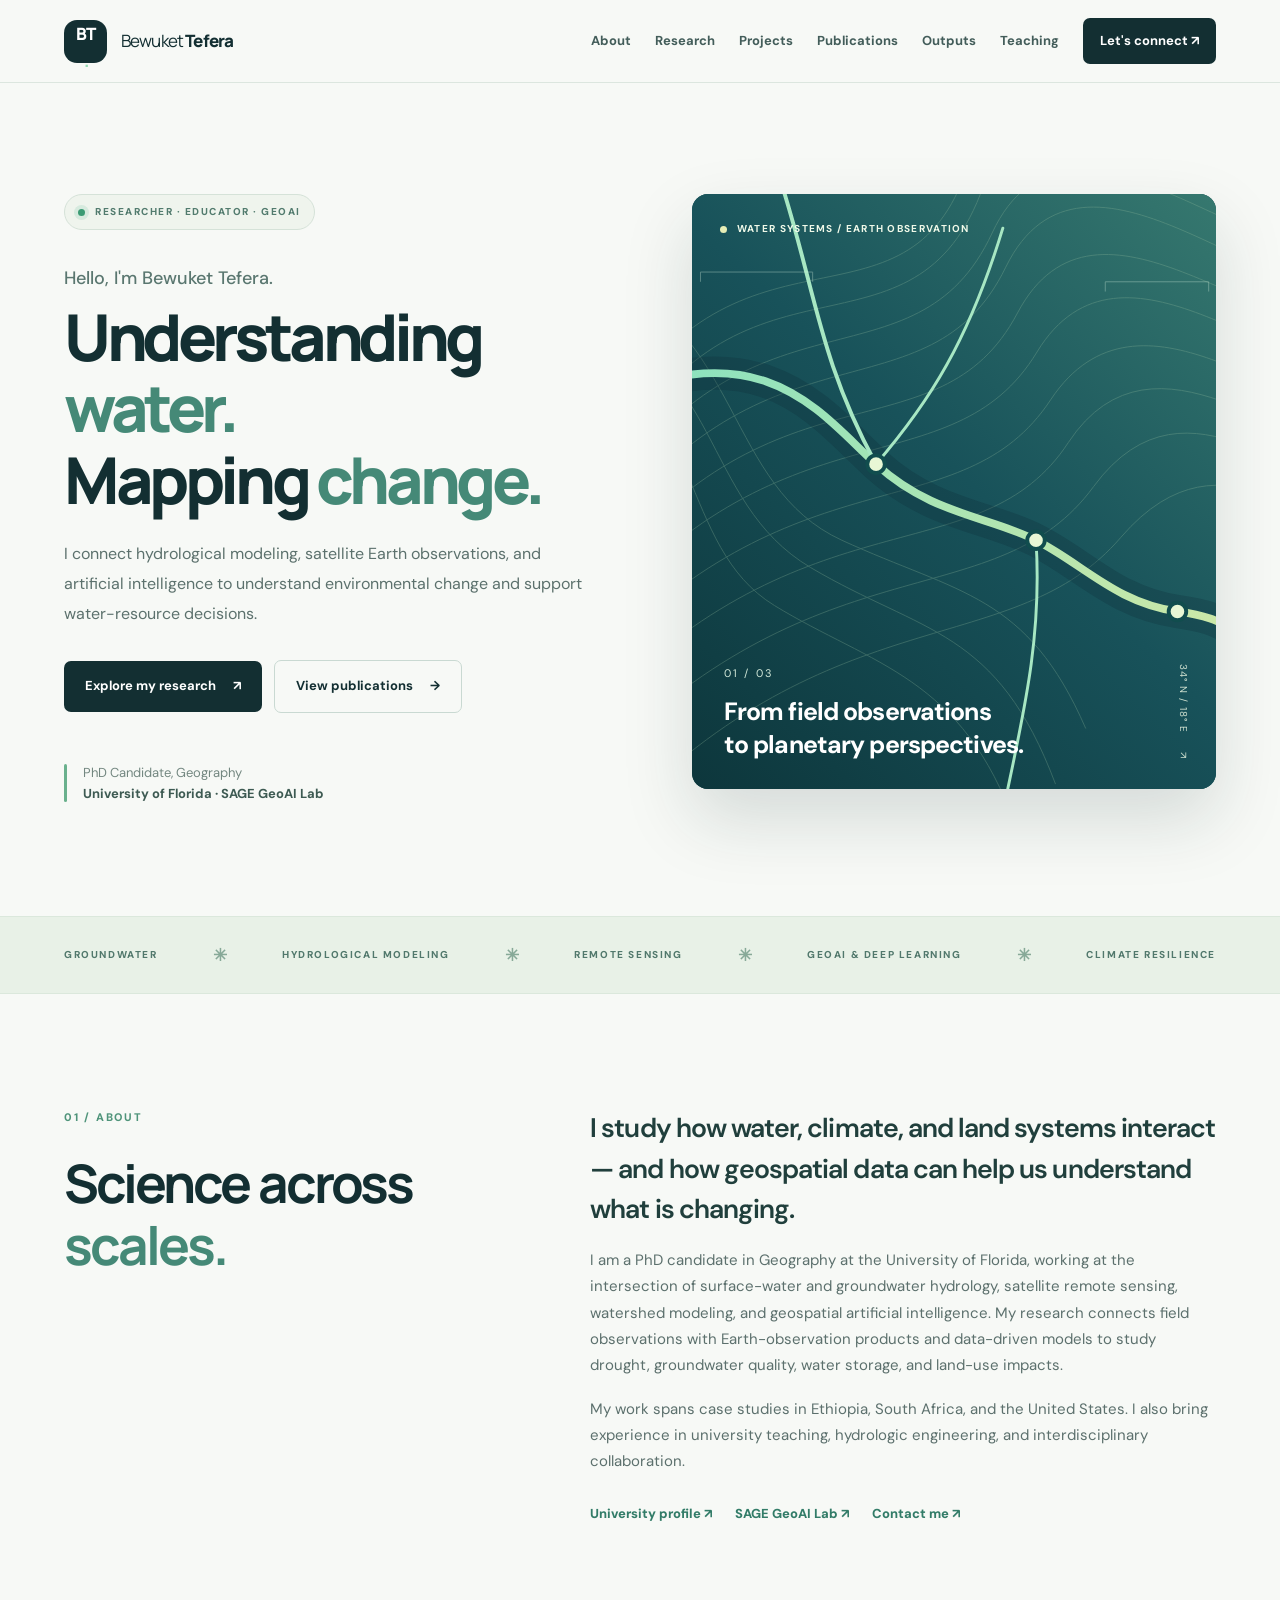
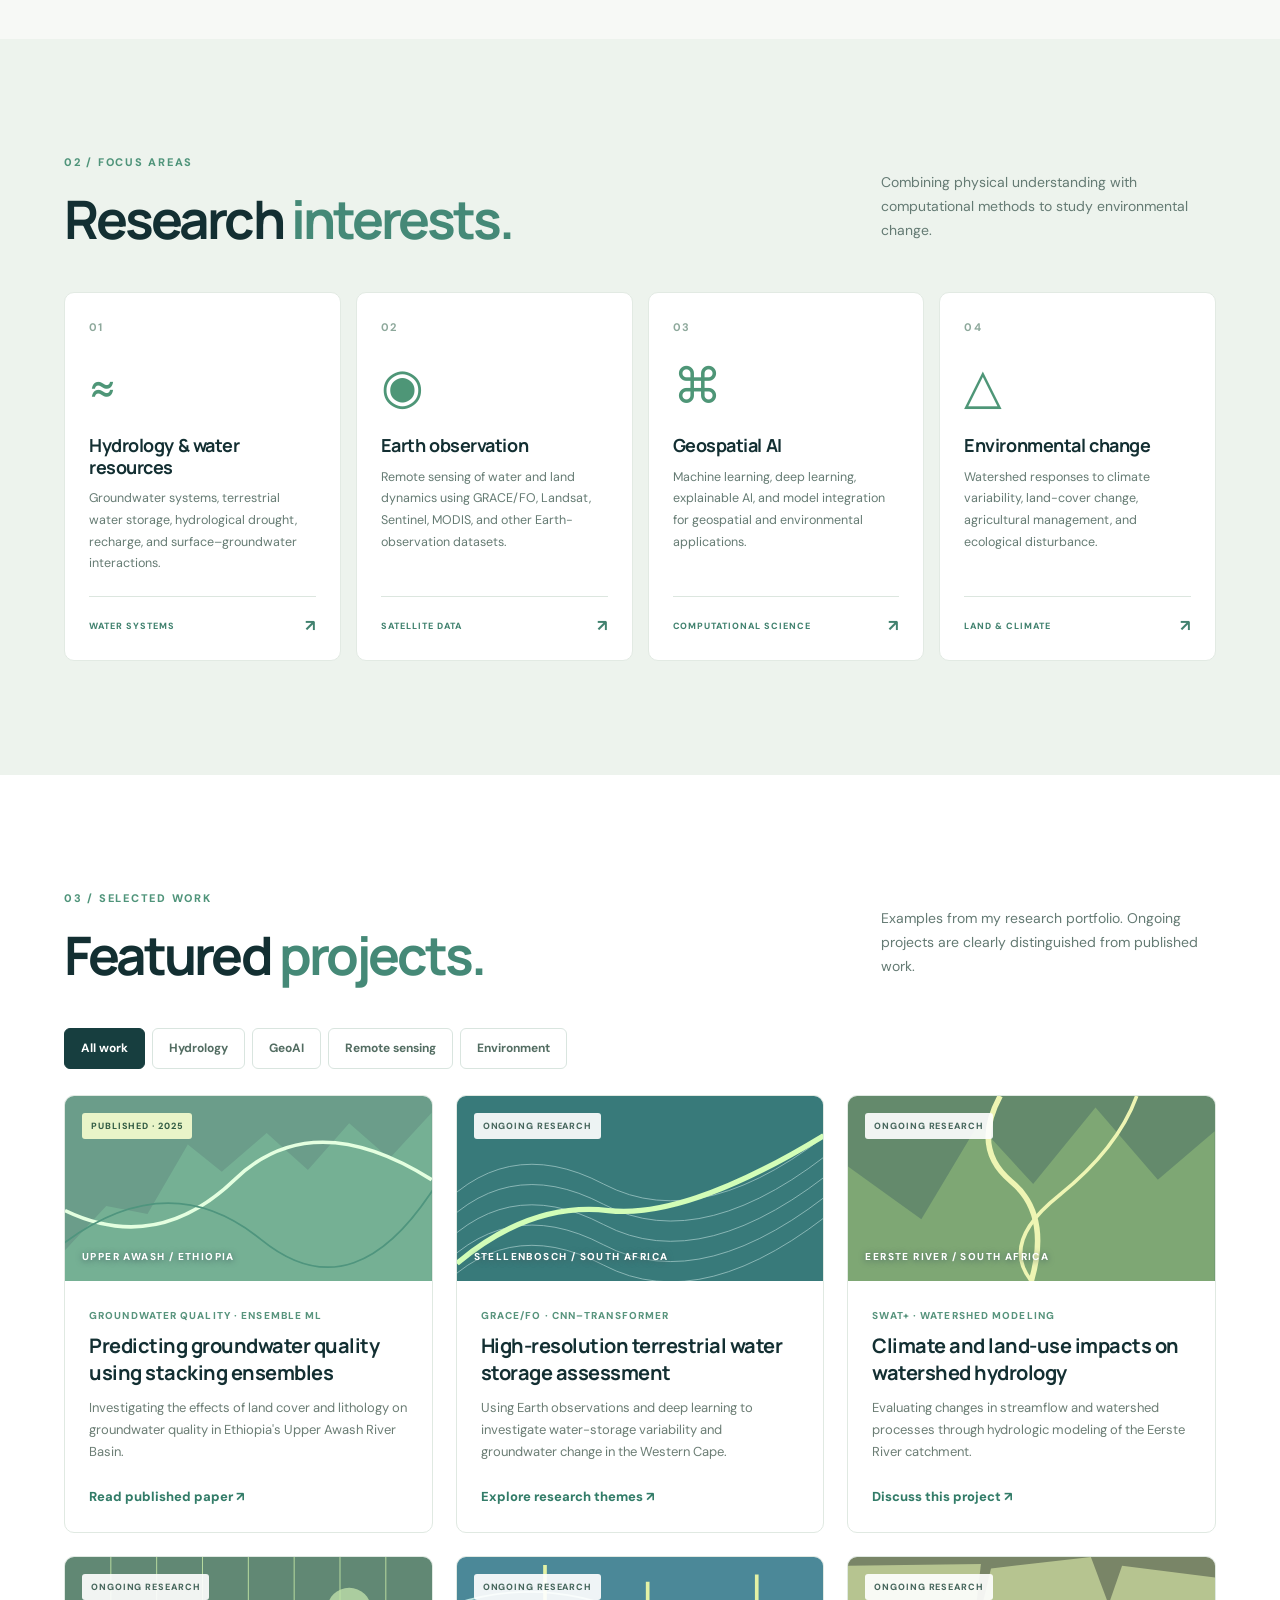
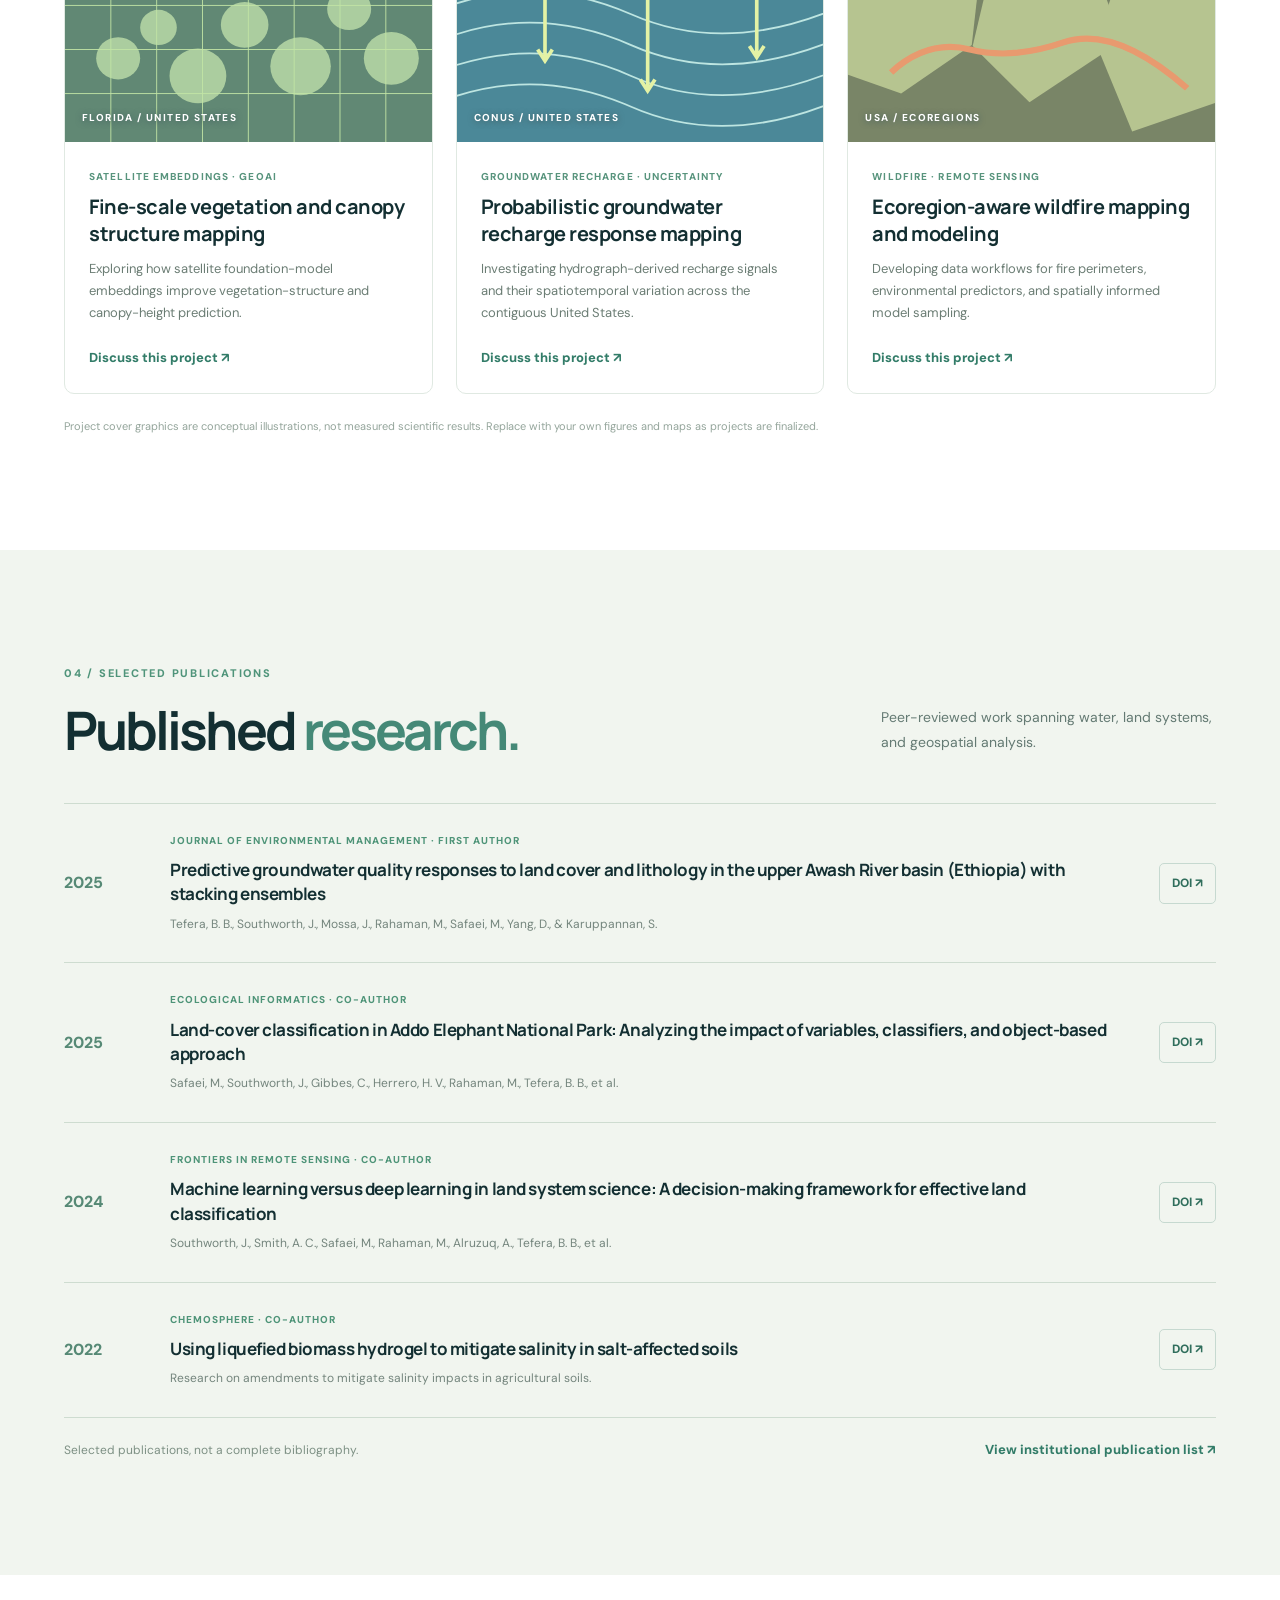
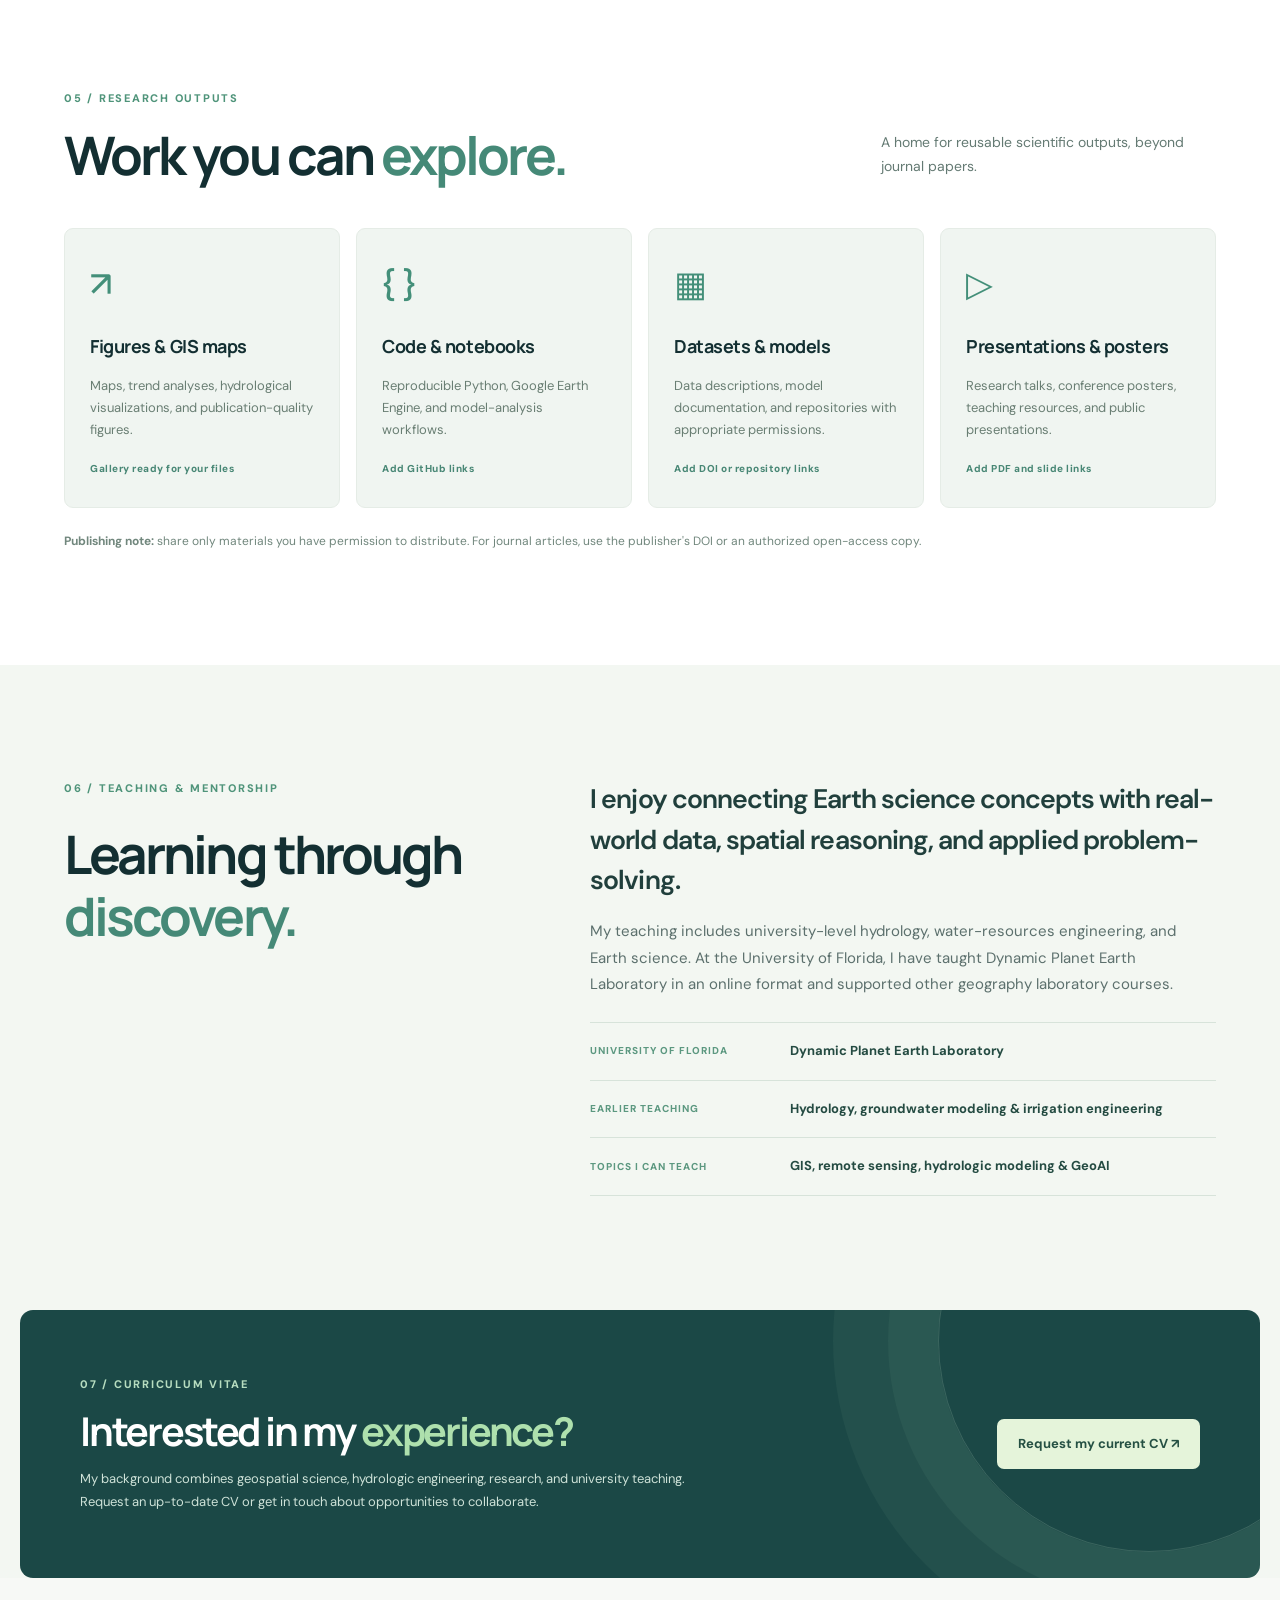
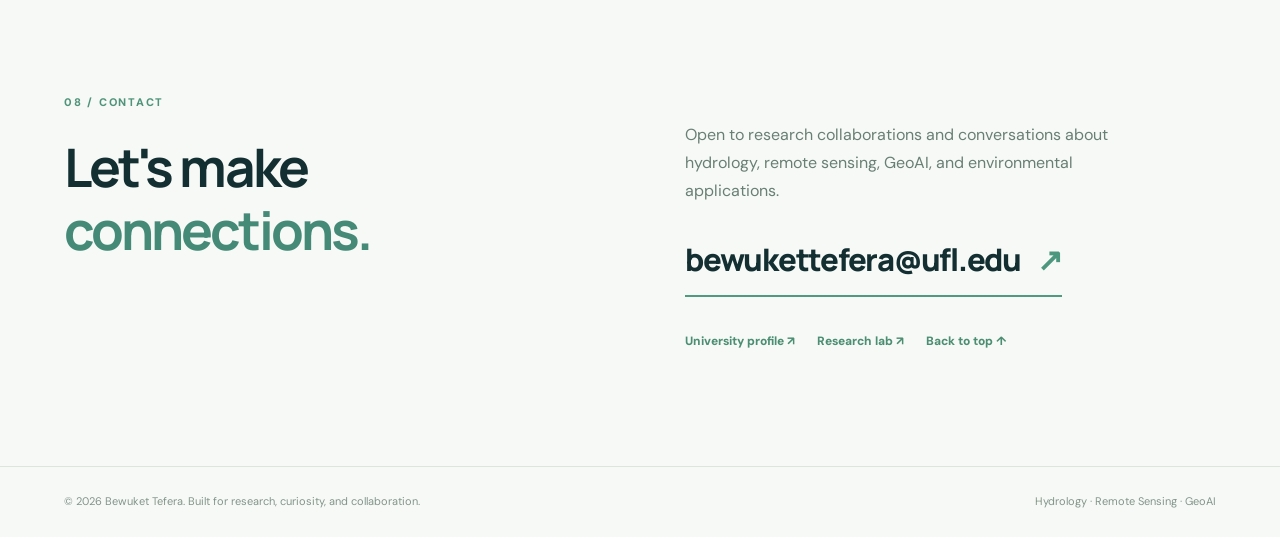
==== index.html @ de1ee776 "Add files via upload Initial academic website" ====
<!doctype html>
<html lang="en">
<head>
  <meta charset="utf-8">
  <meta name="viewport" content="width=device-width, initial-scale=1">
  <meta name="theme-color" content="#f7f9f6">
  <meta name="description" content="Bewuket Tefera — PhD candidate in Geography at the University of Florida. Research in hydrology, remote sensing, geospatial AI, groundwater, and Earth observation.">
  <meta property="og:title" content="Bewuket Tefera | Hydrology · Remote Sensing · GeoAI">
  <meta property="og:description" content="Academic portfolio and research outputs in hydrology, remote sensing, and geospatial AI.">
  <meta property="og:type" content="website">
  <title>Bewuket Tefera | Hydrology · Remote Sensing · GeoAI</title>
  <link rel="icon" href="assets/favicon.svg" type="image/svg+xml">
  <link rel="stylesheet" href="styles.css">
  <script defer src="script.js"></script>
</head>
<body>
  <a class="skip-link" href="#main">Skip to content</a>
  <header class="site-header" id="top">
    <div class="wrap header-row">
      <a href="#top" class="brand" aria-label="Bewuket Tefera home"><span class="brand-mark">BT<span class="mark-dot">.</span></span><span class="brand-name">Bewuket <strong>Tefera</strong></span></a>
      <button class="menu-toggle" aria-label="Open navigation" aria-controls="primary-nav" aria-expanded="false">☰</button>
      <nav class="primary-nav" id="primary-nav" aria-label="Primary navigation">
        <a href="#about">About</a><a href="#research">Research</a><a href="#projects">Projects</a><a href="#publications">Publications</a><a href="#outputs">Outputs</a><a href="#teaching">Teaching</a>
        <a href="#contact" class="nav-contact">Let's connect <span aria-hidden="true">↗</span></a>
      </nav>
    </div>
  </header>

  <main id="main">
    <section class="hero" aria-labelledby="hero-title">
      <div class="wrap hero-grid">
        <div class="hero-copy">
          <div class="eyebrow"><span class="online-dot"></span> RESEARCHER · EDUCATOR · GEOAI</div>
          <p class="hero-intro">Hello, I'm Bewuket Tefera.</p>
          <h1 id="hero-title">Understanding <em>water.</em><br>Mapping <em>change.</em></h1>
          <p class="hero-lead">I connect hydrological modeling, satellite Earth observations, and artificial intelligence to understand environmental change and support water-resource decisions.</p>
          <div class="hero-actions">
            <a class="btn btn-primary" href="#projects">Explore my research <span aria-hidden="true">↗</span></a>
            <a class="btn btn-outline" href="#publications">View publications <span aria-hidden="true">→</span></a>
          </div>
          <div class="hero-affiliation"><span class="affiliation-rule"></span><span>PhD Candidate, Geography<br><strong>University of Florida · SAGE GeoAI Lab</strong></span></div>
        </div>
        <div class="hero-art" role="img" aria-label="Stylized conceptual terrain contours and water pathways, representing hydrology research. Not observational data.">
          <svg viewBox="0 0 650 610" aria-hidden="true" preserveAspectRatio="xMidYMid slice">
            <defs>
              <linearGradient id="terrain" x1="0" y1="1" x2="1" y2="0"><stop offset="0%" stop-color="#0c3439"/><stop offset="52%" stop-color="#18525a"/><stop offset="100%" stop-color="#397c71"/></linearGradient>
              <linearGradient id="stream" x1="0" x2="1"><stop offset="0" stop-color="#84e1c1"/><stop offset="1" stop-color="#d6e9a4"/></linearGradient>
            </defs>
            <rect x="0" y="0" width="650" height="610" fill="url(#terrain)"/>
            <g fill="none" stroke="#9ac2a1" stroke-width="1" opacity=".28">
              <path d="M-40 260 C90 0 270 160 336 -20S630 40 700 -30"/><path d="M-30 290 C95 30 278 190 352 0S646 70 700 0"/><path d="M-40 328 C110 78 285 210 364 40S650 100 710 40"/><path d="M-45 368 C124 115 298 239 378 75S658 133 710 75"/><path d="M-45 407 C135 160 308 277 390 122S652 168 710 112"/><path d="M-50 447 C148 205 322 307 410 162S670 208 710 150"/><path d="M-50 490 C160 257 332 350 424 211S676 244 710 197"/><path d="M-42 530 C175 302 352 392 442 255S680 285 705 230"/><path d="M-35 580 C191 352 369 435 468 300S690 330 710 265"/><path d="M-20 640 C202 410 386 480 496 352S700 376 720 303"/>
              <path d="M-40 80 C108 140 90 300 210 355 S400 410 460 548"/><path d="M-70 120 C90 167 63 315 178 383S369 445 429 605"/><path d="M-70 155 C72 211 41 361 141 422S334 495 388 648"/>
            </g>
            <path d="M-30 210 C130 140 188 225 245 277 S360 330 409 355 S491 419 554 428 S620 452 688 534" fill="none" stroke="#0d2936" stroke-width="34" opacity=".25"/>
            <path d="M-30 210 C130 140 188 225 245 277 S360 330 409 355 S491 419 554 428 S620 452 688 534" fill="none" stroke="url(#stream)" stroke-width="8" stroke-linecap="round"/>
            <path d="M145 -20 C182 92 185 167 245 277" stroke="#a7e7c3" stroke-width="4" fill="none" stroke-linecap="round"/><path d="M375 35 C340 150 300 213 245 277" stroke="#a7e7c3" stroke-width="3" fill="none" stroke-linecap="round"/><path d="M380 610 C398 525 415 449 409 355" stroke="#a7e7c3" stroke-width="3" fill="none" stroke-linecap="round"/>
            <g fill="#e8f7d5" stroke="#114d4e" stroke-width="4"><circle cx="245" cy="277" r="9"/><circle cx="409" cy="355" r="9"/><circle cx="554" cy="428" r="9"/></g>
            <g stroke="#d5f0df" opacity=".35"><path d="M65 80H180M65 90V80M180 90V80"/><path d="M480 90H586M480 100V90M586 100V90"/></g>
          </svg>
          <div class="hero-visual-top"><span class="visual-ping"></span> WATER SYSTEMS / EARTH OBSERVATION</div>
          <div class="hero-visual-bottom"><span>01 / 03</span><strong>From field observations<br>to planetary perspectives.</strong></div>
          <div class="coordinate">34° N / 18° E <span>↗</span></div>
        </div>
      </div>
    </section>

    <section class="marquee" aria-label="Research specialties"><div class="wrap marquee-row"><span>GROUNDWATER</span><b>✳</b><span>HYDROLOGICAL MODELING</span><b>✳</b><span>REMOTE SENSING</span><b>✳</b><span>GEOAI & DEEP LEARNING</span><b>✳</b><span>CLIMATE RESILIENCE</span></div></section>

    <section class="section about-section" id="about">
      <div class="wrap split-section">
        <div class="section-side"><p class="section-index">01 / ABOUT</p><h2>Science across<br><i>scales.</i></h2></div>
        <div class="section-main"><p class="statement">I study how water, climate, and land systems interact — and how geospatial data can help us understand what is changing.</p><p>I am a PhD candidate in Geography at the University of Florida, working at the intersection of surface-water and groundwater hydrology, satellite remote sensing, watershed modeling, and geospatial artificial intelligence. My research connects field observations with Earth-observation products and data-driven models to study drought, groundwater quality, water storage, and land-use impacts.</p><p>My work spans case studies in Ethiopia, South Africa, and the United States. I also bring experience in university teaching, hydrologic engineering, and interdisciplinary collaboration.</p><div class="about-links"><a href="https://geog.ufl.edu/directory/bewuket-tefera/" target="_blank" rel="noopener noreferrer">University profile ↗</a><a href="https://geog.ufl.edu/sage-lab/" target="_blank" rel="noopener noreferrer">SAGE GeoAI Lab ↗</a><a href="#contact">Contact me ↗</a></div></div>
      </div>
    </section>

    <section class="section focus-section" id="research">
      <div class="wrap"><div class="section-heading"><div><p class="section-index">02 / FOCUS AREAS</p><h2>Research <i>interests.</i></h2></div><p>Combining physical understanding with computational methods to study environmental change.</p></div>
        <div class="focus-grid">
          <article class="focus-card"><span class="focus-number">01</span><span class="focus-icon" aria-hidden="true">≈</span><h3>Hydrology & water resources</h3><p>Groundwater systems, terrestrial water storage, hydrological drought, recharge, and surface–groundwater interactions.</p><span class="focus-detail">WATER SYSTEMS <span>↗</span></span></article>
          <article class="focus-card"><span class="focus-number">02</span><span class="focus-icon" aria-hidden="true">◉</span><h3>Earth observation</h3><p>Remote sensing of water and land dynamics using GRACE/FO, Landsat, Sentinel, MODIS, and other Earth-observation datasets.</p><span class="focus-detail">SATELLITE DATA <span>↗</span></span></article>
          <article class="focus-card"><span class="focus-number">03</span><span class="focus-icon" aria-hidden="true">⌘</span><h3>Geospatial AI</h3><p>Machine learning, deep learning, explainable AI, and model integration for geospatial and environmental applications.</p><span class="focus-detail">COMPUTATIONAL SCIENCE <span>↗</span></span></article>
          <article class="focus-card"><span class="focus-number">04</span><span class="focus-icon" aria-hidden="true">△</span><h3>Environmental change</h3><p>Watershed responses to climate variability, land-cover change, agricultural management, and ecological disturbance.</p><span class="focus-detail">LAND & CLIMATE <span>↗</span></span></article>
        </div>
      </div>
    </section>

    <section class="section projects-section" id="projects">
      <div class="wrap"><div class="section-heading"><div><p class="section-index">03 / SELECTED WORK</p><h2>Featured <i>projects.</i></h2></div><p>Examples from my research portfolio. Ongoing projects are clearly distinguished from published work.</p></div>
        <div class="filter-controls" role="group" aria-label="Filter projects">
          <button class="filter-button active" data-filter="all" aria-pressed="true">All work</button><button class="filter-button" data-filter="hydrology" aria-pressed="false">Hydrology</button><button class="filter-button" data-filter="geoai" aria-pressed="false">GeoAI</button><button class="filter-button" data-filter="remote" aria-pressed="false">Remote sensing</button><button class="filter-button" data-filter="environment" aria-pressed="false">Environment</button>
        </div>
        <div class="project-grid" id="project-grid">
          <article class="project-card" data-tags="hydrology geoai environment">
            <div class="project-illustration illustration-awash"><div class="project-shape"><svg viewBox="0 0 400 210" preserveAspectRatio="none" aria-hidden="true"><path d="M0 175L45 125 90 134 134 55 171 86 220 42 265 84 310 31 354 71 400 19V210H0Z" fill="#82c7a0" opacity=".45"/><path d="M0 130 Q100 180 185 95T400 95" stroke="#e4ffe0" stroke-width="4" fill="none"/><path d="M-10 174 Q110 75 214 163T410 92" stroke="#4f957e" stroke-width="2" fill="none"/></svg></div><span class="project-tag">PUBLISHED · 2025</span><span class="project-visual-label">UPPER AWASH / ETHIOPIA</span></div>
            <div class="project-body"><p class="project-kicker">GROUNDWATER QUALITY · ENSEMBLE ML</p><h3>Predicting groundwater quality using stacking ensembles</h3><p>Investigating the effects of land cover and lithology on groundwater quality in Ethiopia's Upper Awash River Basin.</p><a href="https://doi.org/10.1016/j.jenvman.2025.127572" target="_blank" rel="noopener noreferrer" class="text-link">Read published paper <span>↗</span></a></div>
          </article>
          <article class="project-card" data-tags="hydrology geoai remote">
            <div class="project-illustration illustration-storage"><div class="project-shape"><svg viewBox="0 0 400 210" preserveAspectRatio="none" aria-hidden="true"><g fill="none" stroke="#d9f1ef" opacity=".56"><path d="M-30 140Q50 40 160 100T420 30"/><path d="M-30 163Q50 63 160 123T420 53"/><path d="M-30 186Q50 86 160 146T420 76"/><path d="M-30 209Q50 109 160 169T420 99"/><path d="M-30 232Q50 132 160 192T420 122"/></g><path d="M0 190Q80 120 165 130T400 45" fill="none" stroke="#d2fdb7" stroke-width="6"/></svg></div><span class="project-tag project-tag-muted">ONGOING RESEARCH</span><span class="project-visual-label">STELLENBOSCH / SOUTH AFRICA</span></div>
            <div class="project-body"><p class="project-kicker">GRACE/FO · CNN–TRANSFORMER</p><h3>High-resolution terrestrial water storage assessment</h3><p>Using Earth observations and deep learning to investigate water-storage variability and groundwater change in the Western Cape.</p><a href="#outputs" class="text-link">Explore research themes <span>↗</span></a></div>
          </article>
          <article class="project-card" data-tags="hydrology environment">
            <div class="project-illustration illustration-watershed"><div class="project-shape"><svg viewBox="0 0 400 210" preserveAspectRatio="none" aria-hidden="true"><path d="M0 210L0 80 80 140 142 32 202 100 270 13 338 95 400 40V210" fill="#8fbb7a" opacity=".6"/><path d="M166 0Q135 60 178 97T200 210" fill="none" stroke="#eef5b3" stroke-width="6"/><path d="M315 0Q294 60 230 113T200 210" fill="none" stroke="#eef5b3" stroke-width="4"/></svg></div><span class="project-tag project-tag-muted">ONGOING RESEARCH</span><span class="project-visual-label">EERSTE RIVER / SOUTH AFRICA</span></div>
            <div class="project-body"><p class="project-kicker">SWAT+ · WATERSHED MODELING</p><h3>Climate and land-use impacts on watershed hydrology</h3><p>Evaluating changes in streamflow and watershed processes through hydrologic modeling of the Eerste River catchment.</p><a href="#contact" class="text-link">Discuss this project <span>↗</span></a></div>
          </article>
          <article class="project-card" data-tags="geoai remote environment">
            <div class="project-illustration illustration-vegetation"><div class="project-shape"><svg viewBox="0 0 400 210" preserveAspectRatio="none" aria-hidden="true"><g fill="#c5e5ae" opacity=".75"><circle cx="58" cy="115" r="24"/><circle cx="102" cy="80" r="20"/><circle cx="145" cy="135" r="31"/><circle cx="196" cy="77" r="26"/><circle cx="257" cy="124" r="33"/><circle cx="310" cy="59" r="24"/><circle cx="356" cy="115" r="30"/></g><g fill="none" stroke="#c2e5a5" stroke-width="1"><path d="M-10 55H410M-10 105H410M-10 155H410M50 -10V220M100 -10V220M150 -10V220M200 -10V220M250 -10V220M300 -10V220M350 -10V220"/></g></svg></div><span class="project-tag project-tag-muted">ONGOING RESEARCH</span><span class="project-visual-label">FLORIDA / UNITED STATES</span></div>
            <div class="project-body"><p class="project-kicker">SATELLITE EMBEDDINGS · GEOAI</p><h3>Fine-scale vegetation and canopy structure mapping</h3><p>Exploring how satellite foundation-model embeddings improve vegetation-structure and canopy-height prediction.</p><a href="#contact" class="text-link">Discuss this project <span>↗</span></a></div>
          </article>
          <article class="project-card" data-tags="hydrology remote geoai">
            <div class="project-illustration illustration-recharge"><div class="project-shape"><svg viewBox="0 0 400 210" preserveAspectRatio="none" aria-hidden="true"><g fill="none" stroke="#bde5e1" stroke-width="2"><path d="M-10 56Q90 19 190 65T410 60"/><path d="M-10 91Q90 54 190 100T410 95"/><path d="M-10 126Q90 89 190 135T410 130"/><path d="M-10 161Q90 124 190 170T410 165"/></g><path d="M96 9V118M88 105L96 118 104 105M208 28V152M200 139L208 152 216 139M327 20V114M319 101L327 114 335 101" stroke="#e4f2a5" stroke-width="4" fill="none"/></svg></div><span class="project-tag project-tag-muted">ONGOING RESEARCH</span><span class="project-visual-label">CONUS / UNITED STATES</span></div>
            <div class="project-body"><p class="project-kicker">GROUNDWATER RECHARGE · UNCERTAINTY</p><h3>Probabilistic groundwater recharge response mapping</h3><p>Investigating hydrograph-derived recharge signals and their spatiotemporal variation across the contiguous United States.</p><a href="#contact" class="text-link">Discuss this project <span>↗</span></a></div>
          </article>
          <article class="project-card" data-tags="geoai remote environment">
            <div class="project-illustration illustration-fire"><div class="project-shape"><svg viewBox="0 0 400 210" preserveAspectRatio="none" aria-hidden="true"><g fill="#d8e6a7" opacity=".65"><path d="M-10 10L145 8 135 100 58 155 -10 130Z"/><path d="M156 13L265 0 299 95 198 165 136 101Z"/><path d="M299 10L414 25 414 161 310 198 270 97Z"/></g><path d="M47 131Q87 93 133 105T235 97T370 149" stroke="#e89a6f" stroke-width="7" fill="none"/></svg></div><span class="project-tag project-tag-muted">ONGOING RESEARCH</span><span class="project-visual-label">USA / ECOREGIONS</span></div>
            <div class="project-body"><p class="project-kicker">WILDFIRE · REMOTE SENSING</p><h3>Ecoregion-aware wildfire mapping and modeling</h3><p>Developing data workflows for fire perimeters, environmental predictors, and spatially informed model sampling.</p><a href="#contact" class="text-link">Discuss this project <span>↗</span></a></div>
          </article>
        </div>
        <p class="art-disclaimer">Project cover graphics are conceptual illustrations, not measured scientific results. Replace with your own figures and maps as projects are finalized.</p>
      </div>
    </section>

    <section class="section publications-section" id="publications">
      <div class="wrap"><div class="section-heading"><div><p class="section-index">04 / SELECTED PUBLICATIONS</p><h2>Published <i>research.</i></h2></div><p>Peer-reviewed work spanning water, land systems, and geospatial analysis.</p></div>
      <div class="publication-list">
        <article class="publication"><span class="pub-year">2025</span><div><p class="pub-journal">JOURNAL OF ENVIRONMENTAL MANAGEMENT · FIRST AUTHOR</p><h3>Predictive groundwater quality responses to land cover and lithology in the upper Awash River basin (Ethiopia) with stacking ensembles</h3><p>Tefera, B. B., Southworth, J., Mossa, J., Rahaman, M., Safaei, M., Yang, D., & Karuppannan, S.</p></div><a href="https://doi.org/10.1016/j.jenvman.2025.127572" target="_blank" rel="noopener noreferrer" aria-label="Open 2025 groundwater quality publication">DOI ↗</a></article>
        <article class="publication"><span class="pub-year">2025</span><div><p class="pub-journal">ECOLOGICAL INFORMATICS · CO-AUTHOR</p><h3>Land-cover classification in Addo Elephant National Park: Analyzing the impact of variables, classifiers, and object-based approach</h3><p>Safaei, M., Southworth, J., Gibbes, C., Herrero, H. V., Rahaman, M., Tefera, B. B., et al.</p></div><a href="https://doi.org/10.1016/j.ecoinf.2025.103279" target="_blank" rel="noopener noreferrer" aria-label="Open 2025 land-cover classification publication">DOI ↗</a></article>
        <article class="publication"><span class="pub-year">2024</span><div><p class="pub-journal">FRONTIERS IN REMOTE SENSING · CO-AUTHOR</p><h3>Machine learning versus deep learning in land system science: A decision-making framework for effective land classification</h3><p>Southworth, J., Smith, A. C., Safaei, M., Rahaman, M., Alruzuq, A., Tefera, B. B., et al.</p></div><a href="https://doi.org/10.3389/frsen.2024.1374862" target="_blank" rel="noopener noreferrer" aria-label="Open 2024 land system science publication">DOI ↗</a></article>
        <article class="publication"><span class="pub-year">2022</span><div><p class="pub-journal">CHEMOSPHERE · CO-AUTHOR</p><h3>Using liquefied biomass hydrogel to mitigate salinity in salt-affected soils</h3><p>Research on amendments to mitigate salinity impacts in agricultural soils.</p></div><a href="https://doi.org/10.1016/j.chemosphere.2022.136480" target="_blank" rel="noopener noreferrer" aria-label="Open 2022 soil salinity publication">DOI ↗</a></article>
      </div>
      <div class="pub-footer"><span>Selected publications, not a complete bibliography.</span><a href="https://geog.ufl.edu/directory/bewuket-tefera/" target="_blank" rel="noopener noreferrer" class="text-link">View institutional publication list ↗</a></div>
      </div>
    </section>

    <section class="section outputs-section" id="outputs">
      <div class="wrap"><div class="section-heading"><div><p class="section-index">05 / RESEARCH OUTPUTS</p><h2>Work you can <i>explore.</i></h2></div><p>A home for reusable scientific outputs, beyond journal papers.</p></div>
        <div class="outputs-grid">
          <article class="output-item"><div class="output-symbol" aria-hidden="true">↗</div><h3>Figures & GIS maps</h3><p>Maps, trend analyses, hydrological visualizations, and publication-quality figures.</p><span class="output-status">Gallery ready for your files</span></article>
          <article class="output-item"><div class="output-symbol" aria-hidden="true">{ }</div><h3>Code & notebooks</h3><p>Reproducible Python, Google Earth Engine, and model-analysis workflows.</p><span class="output-status">Add GitHub links</span></article>
          <article class="output-item"><div class="output-symbol" aria-hidden="true">▦</div><h3>Datasets & models</h3><p>Data descriptions, model documentation, and repositories with appropriate permissions.</p><span class="output-status">Add DOI or repository links</span></article>
          <article class="output-item"><div class="output-symbol" aria-hidden="true">▷</div><h3>Presentations & posters</h3><p>Research talks, conference posters, teaching resources, and public presentations.</p><span class="output-status">Add PDF and slide links</span></article>
        </div>
        <p class="output-note"><strong>Publishing note:</strong> share only materials you have permission to distribute. For journal articles, use the publisher's DOI or an authorized open-access copy.</p>
      </div>
    </section>

    <section class="section teaching-section" id="teaching">
      <div class="wrap split-section"><div class="section-side"><p class="section-index">06 / TEACHING & MENTORSHIP</p><h2>Learning through <i>discovery.</i></h2></div><div class="section-main"><p class="statement">I enjoy connecting Earth science concepts with real-world data, spatial reasoning, and applied problem-solving.</p><p>My teaching includes university-level hydrology, water-resources engineering, and Earth science. At the University of Florida, I have taught Dynamic Planet Earth Laboratory in an online format and supported other geography laboratory courses.</p><div class="course-list"><div><span>UNIVERSITY OF FLORIDA</span><strong>Dynamic Planet Earth Laboratory</strong></div><div><span>EARLIER TEACHING</span><strong>Hydrology, groundwater modeling & irrigation engineering</strong></div><div><span>TOPICS I CAN TEACH</span><strong>GIS, remote sensing, hydrologic modeling & GeoAI</strong></div></div></div></div>
    </section>

    <section class="section cv-section" id="cv"><div class="wrap cv-panel"><div><p class="section-index light-index">07 / CURRICULUM VITAE</p><h2>Interested in my <i>experience?</i></h2><p>My background combines geospatial science, hydrologic engineering, research, and university teaching. Request an up-to-date CV or get in touch about opportunities to collaborate.</p></div><a class="btn btn-light" href="mailto:bewukettefera@ufl.edu?subject=Request%20for%20CV">Request my current CV ↗</a></div></section>

    <section class="section contact-section" id="contact"><div class="wrap contact-grid"><div><p class="section-index">08 / CONTACT</p><h2>Let's make<br><i>connections.</i></h2></div><div><p>Open to research collaborations and conversations about hydrology, remote sensing, GeoAI, and environmental applications.</p><a class="contact-email" href="mailto:bewukettefera@ufl.edu">bewukettefera@ufl.edu <span aria-hidden="true">↗</span></a><div class="contact-links"><a href="https://geog.ufl.edu/directory/bewuket-tefera/" target="_blank" rel="noopener noreferrer">University profile ↗</a><a href="https://geog.ufl.edu/sage-lab/" target="_blank" rel="noopener noreferrer">Research lab ↗</a><a href="#top">Back to top ↑</a></div></div></div></section>
  </main>
  <footer class="footer"><div class="wrap footer-row"><span>© <span id="year">2026</span> Bewuket Tefera. Built for research, curiosity, and collaboration.</span><span>Hydrology · Remote Sensing · GeoAI</span></div></footer>
</body>
</html>
---- styles.css ----
@import url('https://fonts.googleapis.com/css2?family=DM+Sans:wght@400;500;600;700&family=Manrope:wght@400;500;600;700;800&display=swap');
:root{--bg:#f7f9f6;--paper:#fff;--dark:#132f32;--muted:#657978;--mint:#d3e8d1;--accent:#3b846d;--line:#dce6df;--pale:#ebf1eb;--shadow:0 18px 52px rgba(21,48,42,.07)}
*{box-sizing:border-box}html{scroll-behavior:smooth;scroll-padding-top:100px}body{margin:0;background:var(--bg);color:var(--dark);font-family:'DM Sans',Arial,sans-serif;line-height:1.6}a{color:inherit;text-decoration:none}button{font:inherit}button,a{-webkit-tap-highlight-color:transparent}a:focus-visible,button:focus-visible{outline:3px solid #7fbaa1;outline-offset:4px}h1,h2,h3,p{margin-top:0}h1,h2,h3{font-family:Manrope,Arial,sans-serif;line-height:1.18}h2{font-size:clamp(35px,4.15vw,61px);letter-spacing:-.055em;font-weight:700}h2 i,h1 em{color:#458977;font-style:normal}p{line-height:1.74}h3{letter-spacing:-.025em}.wrap{max-width:1240px;margin:0 auto;padding:0 44px}.skip-link{position:absolute;top:-60px;left:20px;z-index:99;background:#fff;padding:10px 20px}.skip-link:focus{top:10px}.site-header{background:rgba(247,249,246,.95);border-bottom:1px solid var(--line);position:sticky;top:0;z-index:50;backdrop-filter:blur(16px)}.header-row{height:82px;display:flex;align-items:center;justify-content:space-between;gap:24px}.brand{display:flex;align-items:center;gap:14px;white-space:nowrap}.brand-mark{width:43px;height:43px;display:grid;place-items:center;border-radius:13px;background:var(--dark);color:#fff;font-family:Manrope,sans-serif;font-weight:800;letter-spacing:-.08em;font-size:17px}.mark-dot{color:#94dbb3}.brand-name{font-family:Manrope,sans-serif;font-size:17px;letter-spacing:-.05em}.brand-name strong{font-weight:800}.primary-nav{display:flex;align-items:center;gap:24px}.primary-nav a{font-size:13px;font-weight:700;color:#435d5a;transition:color .2s}.primary-nav a:hover{color:#15806a}.primary-nav .nav-contact{color:#fff;background:var(--dark);padding:13px 17px;border-radius:7px}.primary-nav .nav-contact:hover{background:#3b846d;color:#fff}.menu-toggle{display:none;background:none;border:0;font-size:27px;color:var(--dark);cursor:pointer}.hero{padding:66px 0 82px;overflow:hidden}.hero-grid{display:grid;grid-template-columns:1.04fr .96fr;align-items:center;gap:60px}.hero-copy{padding:45px 0 30px}.eyebrow{display:inline-flex;align-items:center;gap:10px;padding:9px 13px;border:1px solid #d5e2d8;border-radius:50px;color:#527b6e;background:#eff4ed;font-size:10px;letter-spacing:.15em;font-weight:800}.online-dot{height:7px;width:7px;background:#3b9b74;border-radius:50%;box-shadow:0 0 0 4px #d6eade}.hero-intro{font-size:18px;color:#5a7770;margin:33px 0 7px;font-weight:500}.hero h1{font-size:clamp(47px,5.05vw,76px);letter-spacing:-.068em;line-height:1.1;font-weight:800;margin:0 0 24px}.hero h1 em{font-style:normal}.hero-lead{font-size:16px;max-width:520px;color:#5c716d;line-height:1.9}.hero-actions{display:flex;gap:12px;align-items:center;flex-wrap:wrap;margin:30px 0 49px}.btn{display:inline-flex;gap:17px;align-items:center;justify-content:center;padding:15px 21px;border-radius:7px;font-weight:700;font-size:13px;transition:transform .2s,background .2s}.btn:hover{transform:translateY(-2px)}.btn-primary{background:var(--dark);color:#fff}.btn-primary:hover{background:#2f7663}.btn-outline{border:1px solid #c9d9d2;background:transparent}.btn-outline:hover{background:#e4eee5}.hero-affiliation{display:flex;align-items:center;gap:16px;color:#738780;font-size:13px;line-height:1.65}.hero-affiliation strong{font-weight:700;color:#3d5a52}.affiliation-rule{height:38px;width:3px;border-radius:2px;background:#6ab18d}.hero-art{height:595px;border-radius:16px;overflow:hidden;position:relative;background:#124c51;box-shadow:0 30px 70px rgba(19,47,50,.15)}.hero-art>svg{height:100%;width:100%;display:block}.hero-visual-top{position:absolute;top:27px;left:28px;color:#f0f9e9;font-size:10px;letter-spacing:.13em;font-weight:700;display:flex;align-items:center;gap:10px}.visual-ping{height:7px;width:7px;border-radius:50%;background:#e6eeb6}.hero-visual-bottom{position:absolute;left:32px;bottom:27px;color:#fff;display:flex;flex-direction:column;gap:12px}.hero-visual-bottom>span{font-size:11px;color:#d2e8d9;letter-spacing:.2em}.hero-visual-bottom strong{font-size:25px;line-height:1.35;letter-spacing:-.035em}.coordinate{position:absolute;right:25px;bottom:30px;color:#d4e4d3;font-size:10px;letter-spacing:.1em;writing-mode:vertical-rl}.coordinate span{padding-top:15px}.marquee{background:#e8f1e7;border-top:1px solid #dbe8dc;border-bottom:1px solid #dbe8dc}.marquee-row{display:flex;align-items:center;justify-content:space-between;gap:17px;min-height:76px}.marquee-row span{font-size:10px;font-weight:800;letter-spacing:.16em;color:#51786c;white-space:nowrap}.marquee-row b{color:#87a998;font-size:17px}.section{padding:114px 0;scroll-margin-top:80px}.section-index{font-size:11px;font-weight:800;letter-spacing:.16em;color:#4f947a;margin-bottom:24px}.split-section{display:grid;grid-template-columns:37% 1fr;gap:100px}.split-section h2{margin:0}.section-main{max-width:650px;color:#5c706d;font-size:15px}.section-main p{margin-bottom:18px}.statement{color:#203f3c;font-size:clamp(21px,2.1vw,28px);font-weight:600;line-height:1.5;letter-spacing:-.035em;margin-bottom:23px}.about-links{display:flex;gap:22px;flex-wrap:wrap;margin-top:30px}.about-links a,.text-link,.pub-footer a{color:#327c68;font-size:13px;font-weight:800}.about-links a:hover,.text-link:hover,.contact-links a:hover{text-decoration:underline;text-underline-offset:4px}.focus-section{background:#edf3ed}.section-heading{display:flex;justify-content:space-between;align-items:end;gap:50px;margin-bottom:41px}.section-heading h2{margin:0}.section-heading .section-index{margin-bottom:16px}.section-heading>p{max-width:335px;color:#647a73;font-size:14px;margin-bottom:8px}.focus-grid{display:grid;grid-template-columns:repeat(4,minmax(0,1fr));gap:15px}.focus-card{min-height:333px;background:#fff;border:1px solid #e2eae3;border-radius:10px;padding:26px 24px 21px;display:flex;flex-direction:column;transition:box-shadow .2s,transform .2s}.focus-card:hover{box-shadow:var(--shadow);transform:translateY(-4px)}.focus-number{font-size:11px;letter-spacing:.12em;color:#8da89b;font-weight:700}.focus-icon{font-size:49px;color:#4e9677;line-height:1;margin:26px 0 24px;font-weight:400}.focus-card h3{font-size:18px;margin-bottom:10px}.focus-card p{font-size:12.5px;color:#657b73;line-height:1.75;margin-bottom:auto}.focus-detail{display:flex;justify-content:space-between;align-items:center;border-top:1px solid var(--line);padding-top:16px;margin-top:21px;color:#41826f;font-weight:800;font-size:9px;letter-spacing:.11em}.focus-detail span{font-size:16px}.projects-section{background:#fff}.filter-controls{display:flex;gap:7px;flex-wrap:wrap;margin-bottom:26px}.filter-button{border:1px solid #d9e5df;border-radius:6px;background:#fff;color:#536d62;cursor:pointer;padding:10px 16px;font-weight:700;font-size:12px;transition:background .15s,color .15s}.filter-button.active,.filter-button:hover{background:#173e3f;color:#fff;border-color:#173e3f}.project-grid{display:grid;grid-template-columns:repeat(3,minmax(0,1fr));gap:23px}.project-card{border:1px solid #e0e9e2;border-radius:10px;overflow:hidden;background:#fff;display:flex;flex-direction:column;transition:box-shadow .2s,transform .2s}.project-card:hover{box-shadow:var(--shadow);transform:translateY(-4px)}.project-card[hidden]{display:none}.project-illustration{height:185px;position:relative;overflow:hidden}.project-shape{position:absolute;inset:0}.project-shape svg{width:100%;height:100%}.illustration-awash{background:#6b9d8a}.illustration-storage{background:#387a7a}.illustration-watershed{background:#648a6c}.illustration-vegetation{background:#618874}.illustration-recharge{background:#4b8898}.illustration-fire{background:#798567}.project-tag{position:absolute;top:17px;left:17px;background:#e9f4c8;color:#325c44;padding:6px 9px;border-radius:3px;font-size:9px;font-weight:800;letter-spacing:.1em}.project-tag-muted{background:rgba(255,255,255,.91);color:#46665c}.project-visual-label{position:absolute;left:17px;bottom:16px;color:#fff;font-size:10px;letter-spacing:.14em;font-weight:800;text-shadow:0 1px 6px #425d60}.project-body{padding:26px 24px 24px;display:flex;flex:1;flex-direction:column}.project-kicker{font-size:10px;font-weight:800;letter-spacing:.11em;color:#58947d;margin:0 0 9px}.project-body h3{font-size:20px;line-height:1.34;margin:0 0 10px}.project-body>p:not(.project-kicker){font-size:13px;color:#6b7d74;line-height:1.7;margin-bottom:24px}.project-body .text-link{margin-top:auto}.art-disclaimer{color:#94a59b;font-size:11px;margin:23px 0 0}.publications-section{background:#f1f5ef}.publication-list{border-top:1px solid #cedcd0}.publication{display:grid;grid-template-columns:80px 1fr 70px;gap:26px;align-items:center;border-bottom:1px solid #cedcd0;padding:28px 0}.pub-year{color:#568975;font-size:16px;font-weight:800}.pub-journal{font-size:10px;color:#4e9478;letter-spacing:.1em;font-weight:800;margin:0 0 9px}.publication h3{font-size:17px;line-height:1.42;margin-bottom:7px}.publication div>p:last-child{font-size:12px;color:#74857d;margin:0}.publication>a{color:#306e5c;font-size:12px;font-weight:800;white-space:nowrap;justify-self:end;border:1px solid #c6d9d0;padding:10px 12px;border-radius:5px}.publication>a:hover{background:#dcebe1}.pub-footer{display:flex;align-items:center;justify-content:space-between;gap:20px;margin-top:22px;color:#7d9084;font-size:12px}.outputs-section{background:#fff}.outputs-grid{display:grid;grid-template-columns:repeat(4,minmax(0,1fr));gap:16px}.output-item{padding:27px 25px;background:#f0f5f1;border:1px solid #e5ece6;border-radius:9px}.output-symbol{height:80px;font-size:35px;font-weight:500;color:#438f79}.output-item h3{font-size:18px}.output-item p{font-size:13px;color:#697e73;line-height:1.7}.output-status{font-size:10px;font-weight:800;color:#488775;letter-spacing:.05em}.output-note{font-size:12px;color:#71877d;margin:23px 0 0}.teaching-section{background:#f3f7f2}.course-list{margin-top:25px;border-top:1px solid #d7e3da}.course-list div{display:grid;grid-template-columns:180px 1fr;gap:20px;padding:18px 0;border-bottom:1px solid #d7e3da;align-items:center}.course-list span{font-size:10px;font-weight:800;letter-spacing:.1em;color:#5c9880}.course-list strong{font-size:13px;color:#244b42;font-weight:700}.cv-section{padding:0;background:#f3f7f2}.cv-panel{background:#1b4846;border-radius:13px;min-height:268px;padding:53px 60px;display:flex;align-items:center;justify-content:space-between;gap:50px;color:#fff;position:relative;overflow:hidden}.cv-panel:after{content:'';position:absolute;right:-100px;top:-180px;height:420px;width:420px;border:1px solid rgba(211,244,213,.17);border-radius:50%;box-shadow:0 0 0 50px rgba(211,244,213,.045),0 0 0 105px rgba(211,244,213,.045);pointer-events:none}.cv-panel>div,.cv-panel>a{z-index:2}.light-index{color:#b7ddc0;margin-bottom:14px}.cv-panel h2{font-size:clamp(30px,3.1vw,45px);margin:0 0 13px}.cv-panel h2 i{color:#aee0ad}.cv-panel p:not(.section-index){font-size:13px;color:#cee2d8;max-width:650px;margin-bottom:0}.btn-light{background:#e5f4da;color:#255043;white-space:nowrap}.btn-light:hover{background:#fff}.contact-section{padding:115px 0}.contact-grid{display:grid;grid-template-columns:1fr 1fr;gap:90px}.contact-grid h2{margin-bottom:0}.contact-grid>div:nth-child(2){padding-top:28px}.contact-grid>div:nth-child(2)>p{font-size:16px;color:#687f75;max-width:450px}.contact-email{display:inline-flex;align-items:center;gap:16px;font-family:Manrope,sans-serif;letter-spacing:-.04em;font-size:clamp(20px,2.6vw,31px);font-weight:800;margin-top:14px;padding-bottom:11px;border-bottom:2px solid #509a81}.contact-email span{color:#4d977f}.contact-links{display:flex;gap:22px;flex-wrap:wrap;margin-top:35px}.contact-links a{font-size:12px;font-weight:800;color:#4b8e73}.footer{border-top:1px solid #dde6dd}.footer-row{display:flex;justify-content:space-between;gap:18px;padding-top:26px;padding-bottom:26px;color:#82958b;font-size:11px}
@media(max-width:1100px){.wrap{padding-left:30px;padding-right:30px}.primary-nav{gap:14px}.hero-grid{gap:30px}.hero-art{height:520px}.focus-grid,.outputs-grid{grid-template-columns:repeat(2,minmax(0,1fr))}.project-grid{grid-template-columns:repeat(2,minmax(0,1fr))}.split-section{gap:55px}}
@media(max-width:760px){.wrap{padding-left:22px;padding-right:22px}.header-row{height:70px}.menu-toggle{display:block}.primary-nav{display:none;position:absolute;top:70px;left:0;right:0;background:#f7f9f6;flex-direction:column;align-items:stretch;gap:0;padding:10px 22px 22px;border-bottom:1px solid var(--line);box-shadow:0 18px 30px rgba(20,50,40,.07)}.primary-nav.open{display:flex}.primary-nav a{padding:12px 0;border-bottom:1px solid #e1e9e3}.primary-nav .nav-contact{margin-top:15px;text-align:center;border:0}.hero{padding:32px 0 60px}.hero-grid{grid-template-columns:1fr;gap:24px}.hero-copy{padding:20px 0}.hero h1{font-size:clamp(45px,8.8vw,68px)}.hero-actions{margin-bottom:28px}.hero-art{height:410px}.hero-visual-bottom strong{font-size:21px}.marquee-row{flex-wrap:wrap;justify-content:center;padding-top:19px;padding-bottom:19px;gap:10px 16px}.marquee-row span{font-size:9px}.section{padding:75px 0}.split-section,.contact-grid{grid-template-columns:1fr;gap:26px}.section-heading{display:block;margin-bottom:28px}.section-heading>p{max-width:600px;margin-top:18px}.section-main{max-width:100%}.project-grid{grid-template-columns:1fr 1fr;gap:14px}.project-body{padding:21px 18px}.project-body h3{font-size:17px}.project-illustration{height:155px}.publication{grid-template-columns:60px 1fr;gap:12px 16px}.publication>a{grid-column:2;justify-self:start}.cv-panel{padding:42px 30px;display:block}.cv-panel .btn{margin-top:24px}.contact-grid>div:nth-child(2){padding-top:0}.footer-row{flex-direction:column}}
@media(max-width:520px){.focus-grid,.outputs-grid,.project-grid{grid-template-columns:1fr}.hero-art{height:380px}.hero h1{font-size:45px}.hero-lead{font-size:15px}.section h2{font-size:39px}.focus-card{min-height:270px}.focus-icon{margin:18px 0}.publication{grid-template-columns:1fr}.publication>a{grid-column:1}.publication h3{font-size:16px}.pub-footer{align-items:flex-start;flex-direction:column}.course-list div{grid-template-columns:1fr;gap:6px}.contact-email{font-size:19px}.cv-panel{padding:36px 23px}.footer-row{font-size:10px}}
@media(prefers-reduced-motion:reduce){html{scroll-behavior:auto}*,*:before,*:after{transition:none!important}}
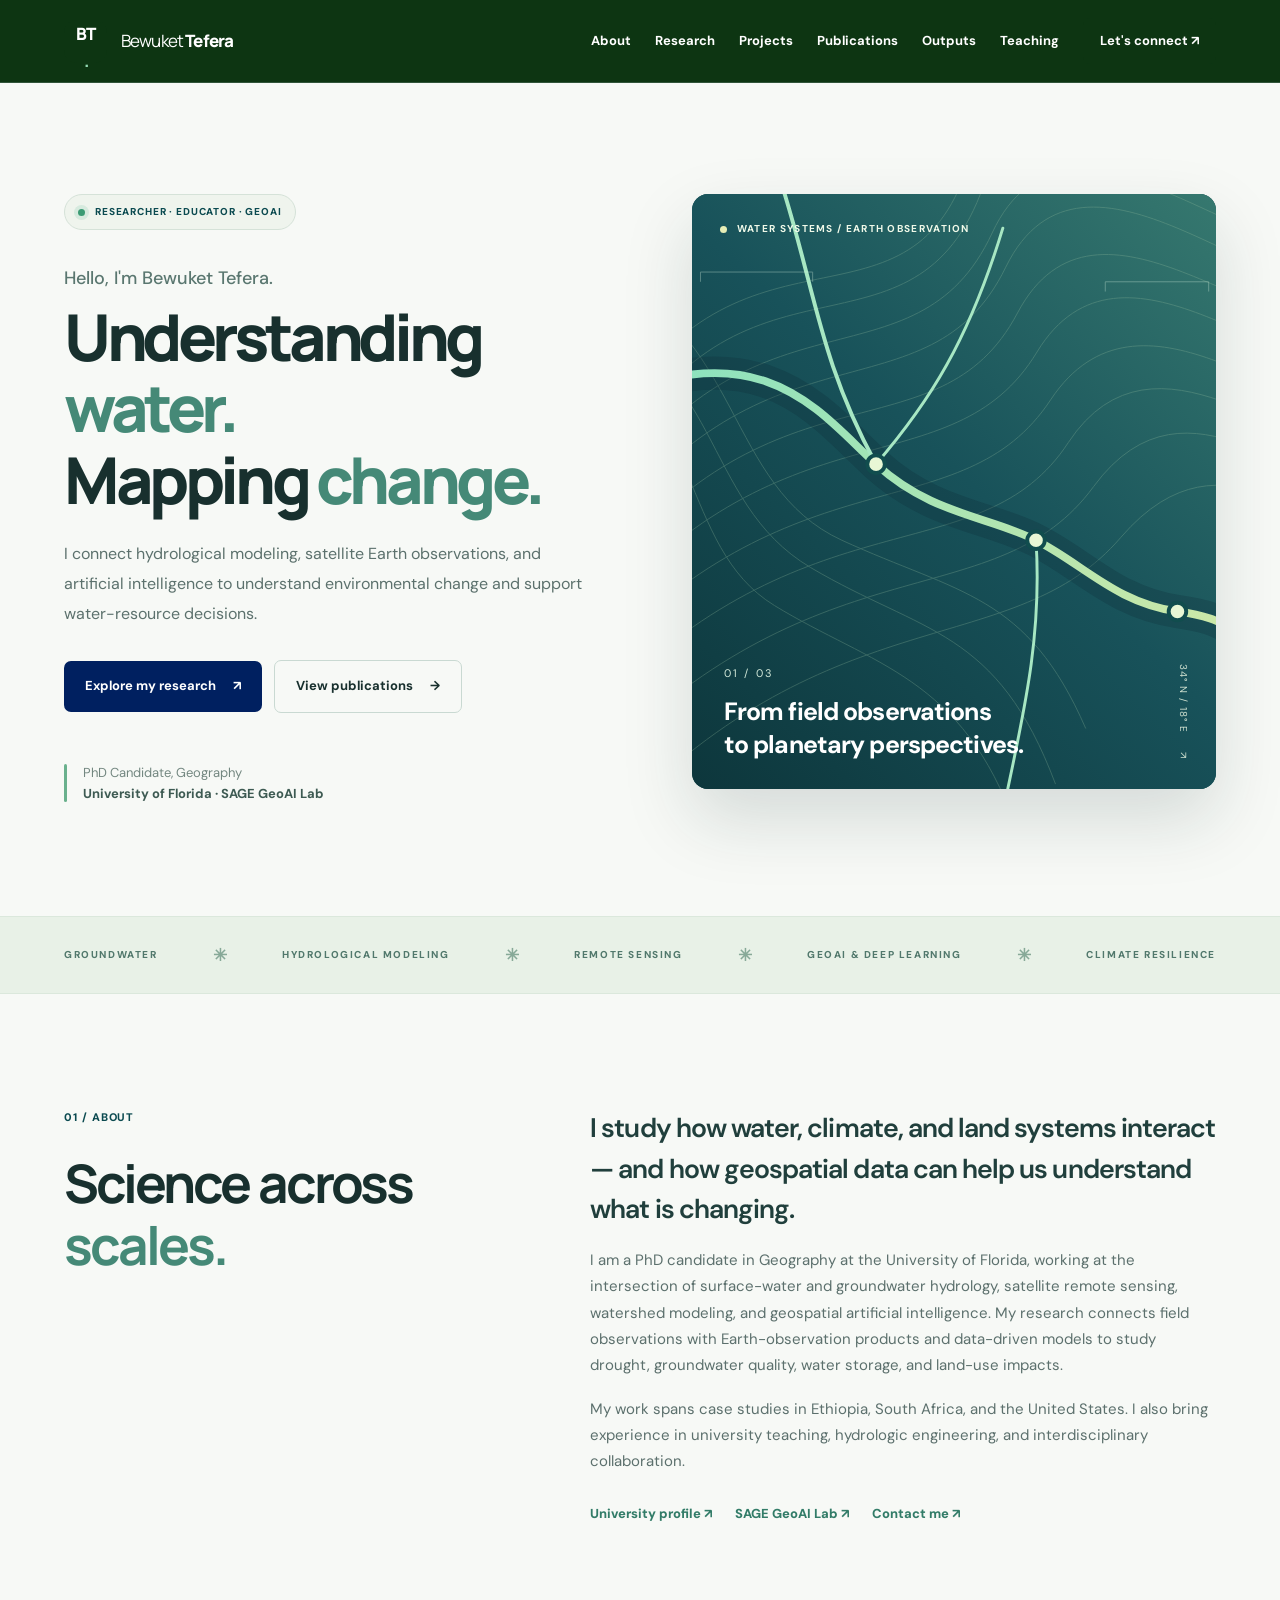
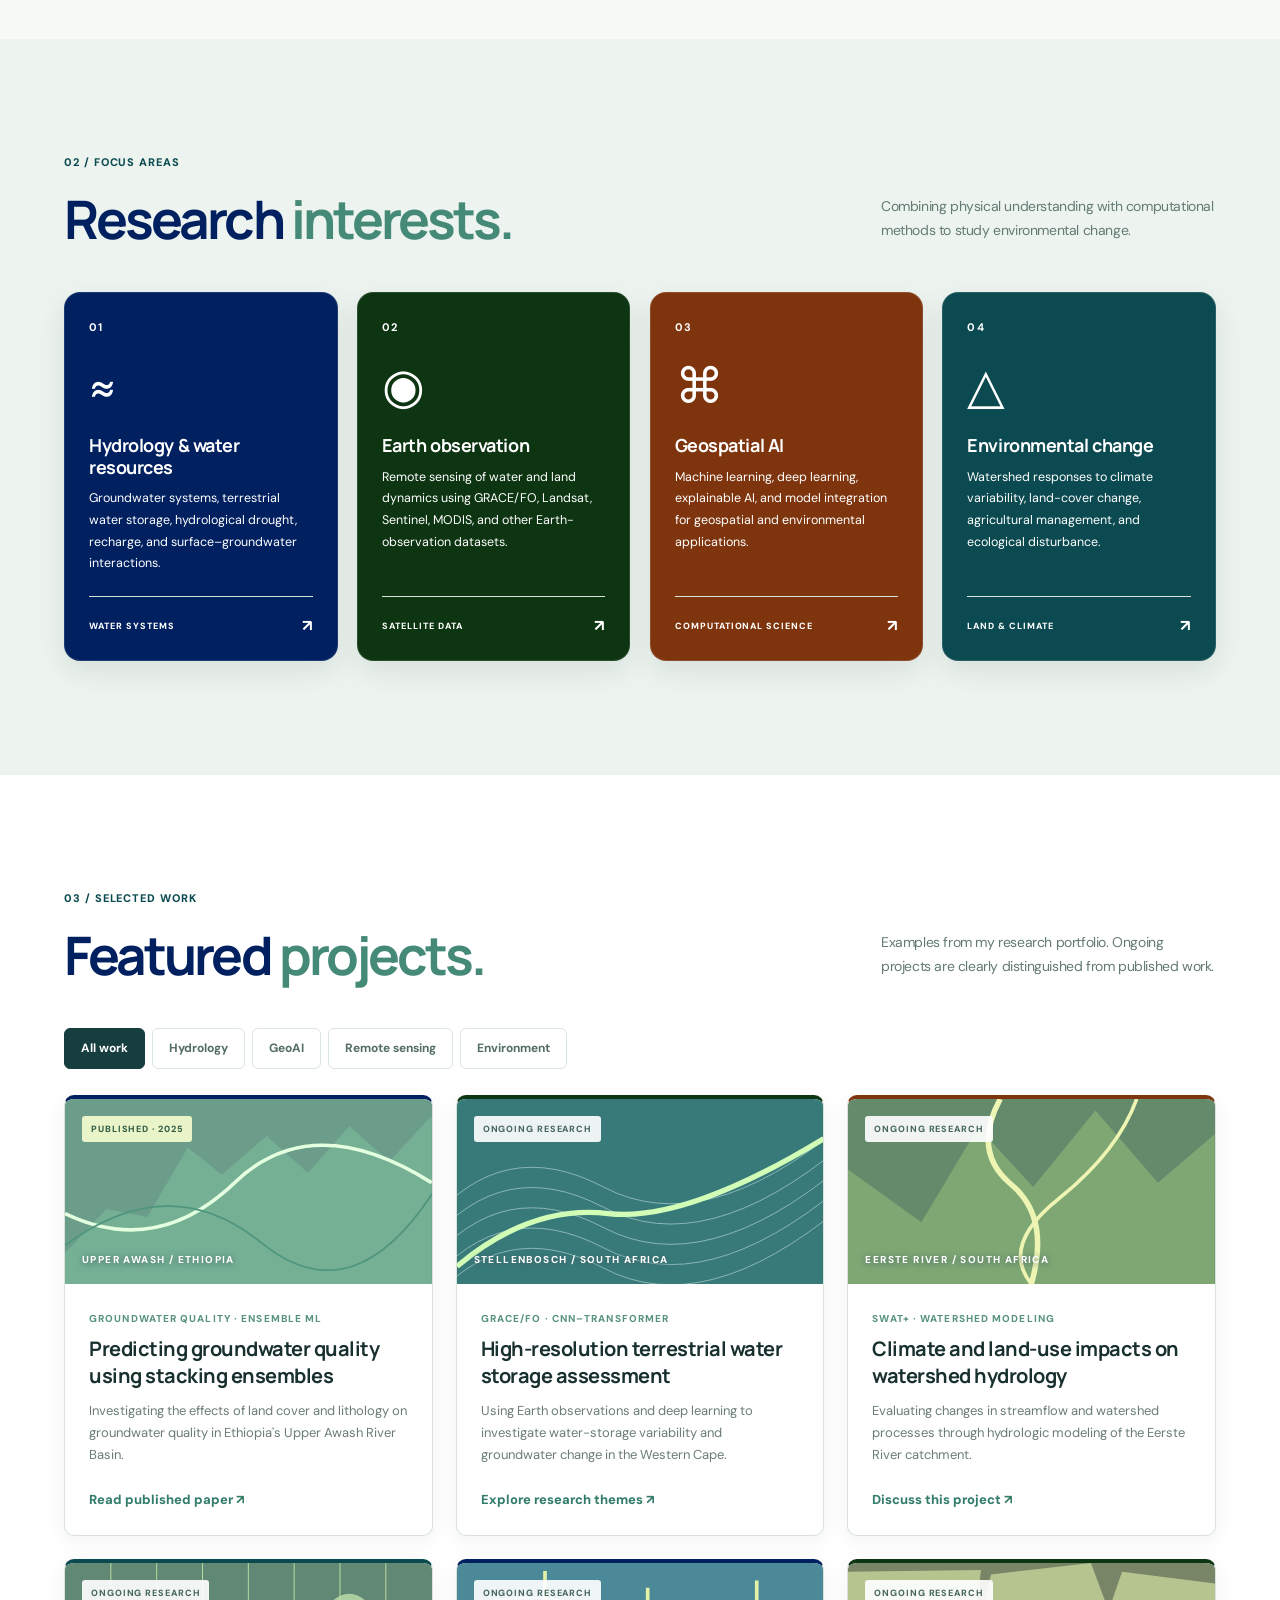
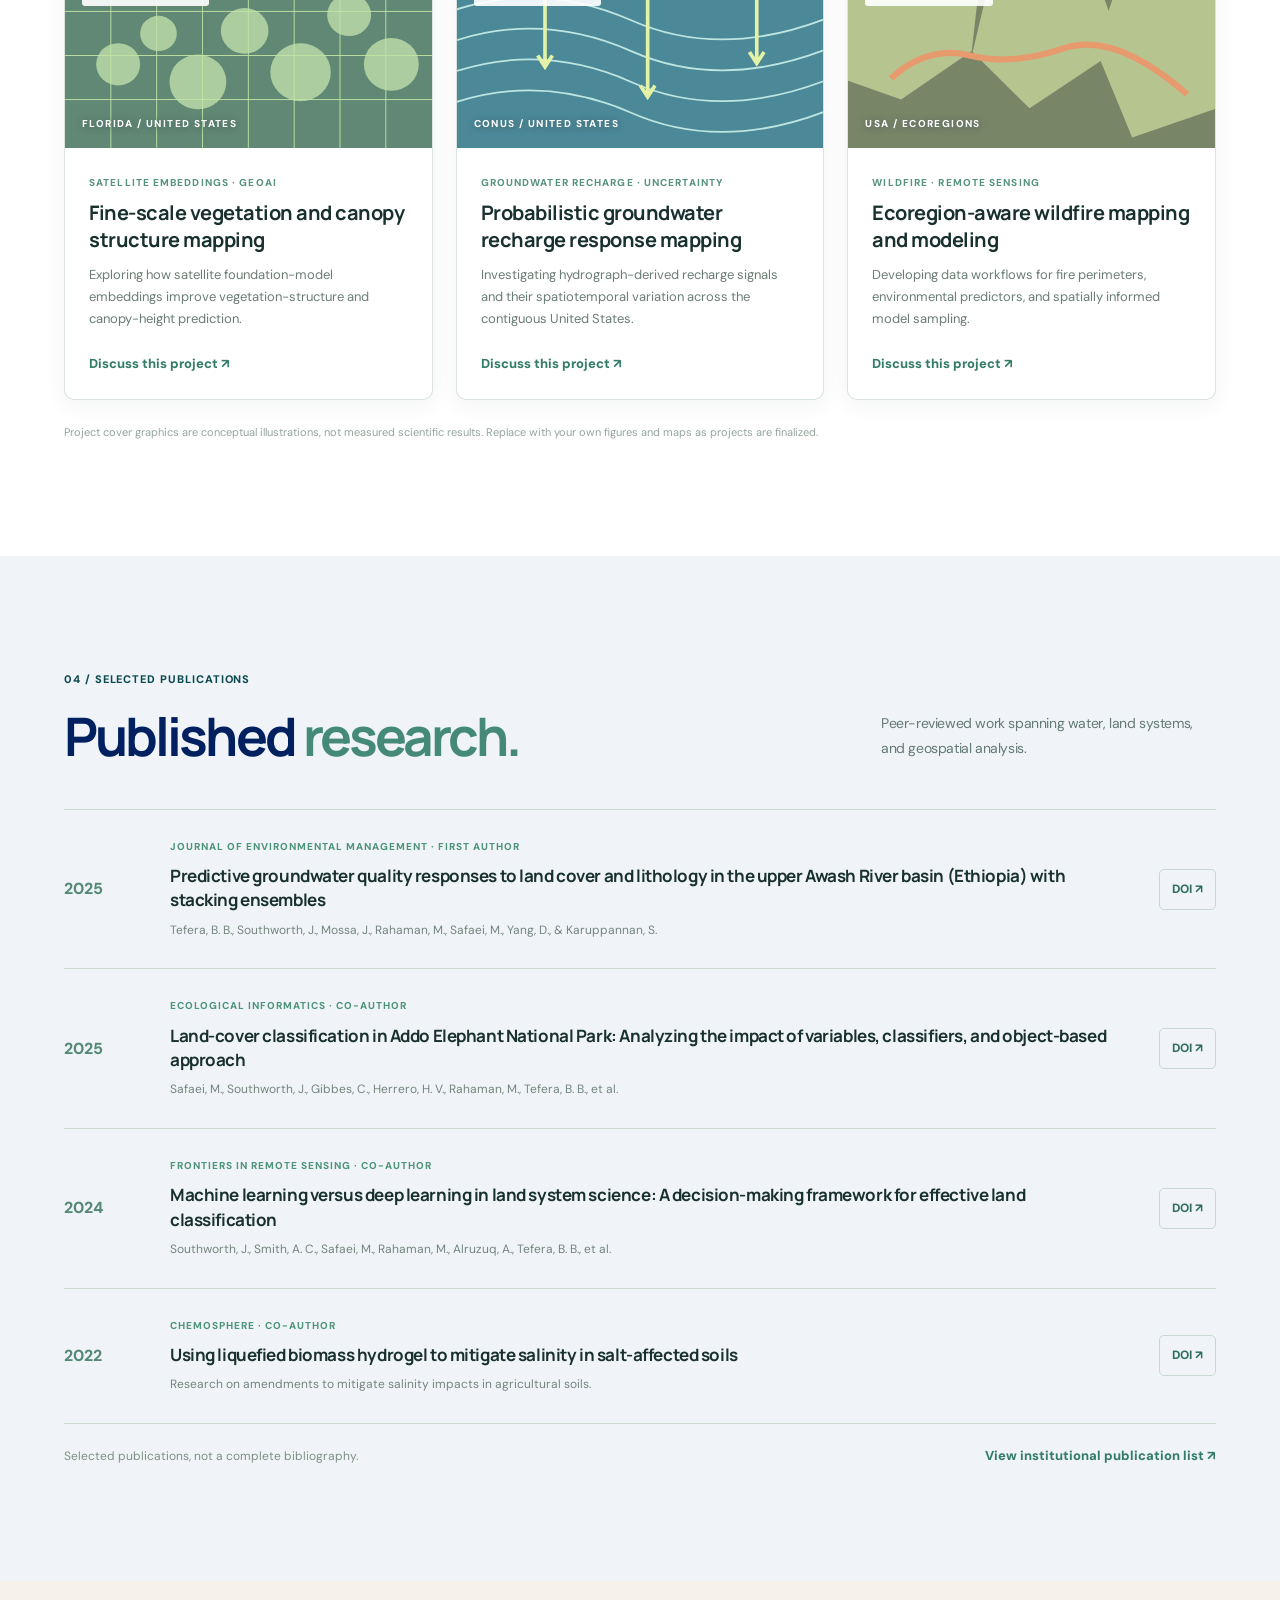
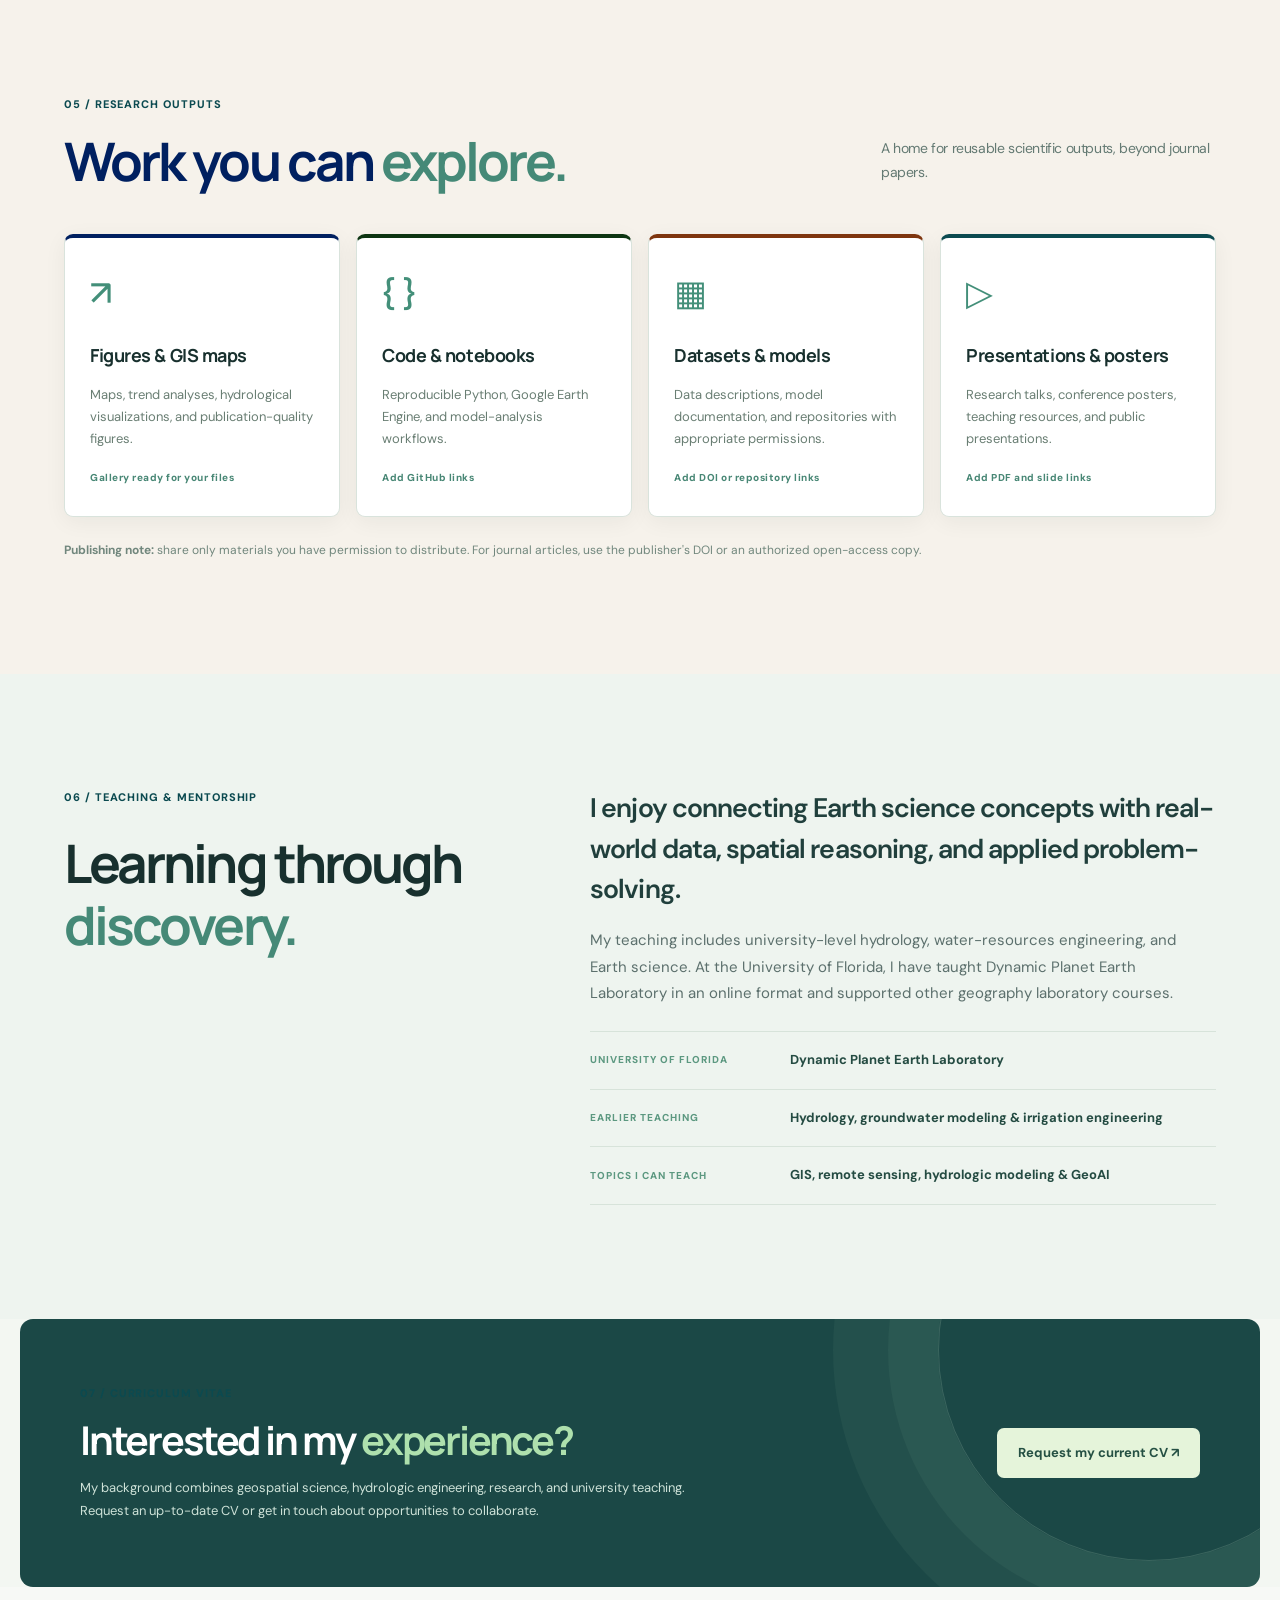
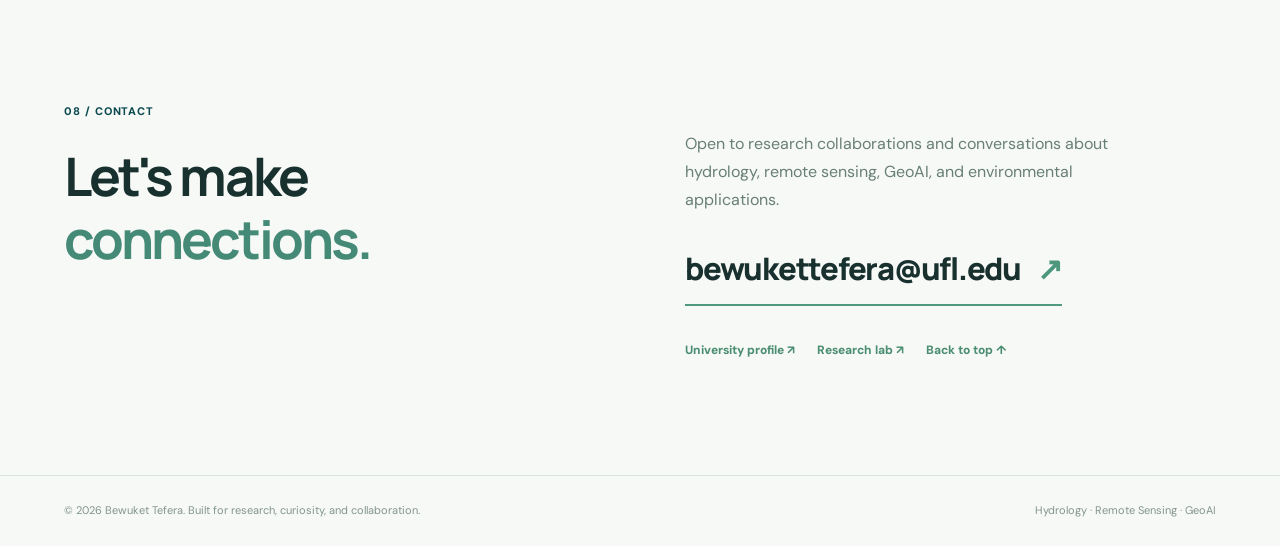
==== commit 91b7f70a: "Add natural theme stylesheet to index.html Add a natural theme stylesheet to index.html." ====
--- a/index.html
+++ b/index.html
@@ -11,6 +11,7 @@
   <title>Bewuket Tefera | Hydrology · Remote Sensing · GeoAI</title>
   <link rel="icon" href="assets/favicon.svg" type="image/svg+xml">
   <link rel="stylesheet" href="styles.css">
+  <link rel="stylesheet" href="bewuket-natural-theme.css">
   <script defer src="script.js"></script>
 </head>
 <body>
--- a/bewuket-natural-theme.css
+++ b/bewuket-natural-theme.css
@@ -0,0 +1,217 @@
+/* ====================================================================
+   BEWUKET TEFERA — NATURAL DARK THEME • v1.0
+   GitHub Pages portfolio — additive/reversible CSS update
+   Deep forest | Navy | Earth | Teal — NO PURPLE
+
+   INSTALL: Append this entire file at the END of your existing styles.css
+   or load it AFTER styles.css with:
+     <link rel="stylesheet" href="bewuket-natural-theme.css">
+
+   No HTML content, JavaScript, CNAME or DNS records are changed.
+   ==================================================================== */
+
+:root {
+  --bt-forest: #0D3512;
+  --bt-navy: #002060;
+  --bt-earth: #7E350E;
+  --bt-teal: #0B4A50;
+  --bt-cream: #F7F9F6;
+  --bt-paper: #FFFFFF;
+  --bt-ink: #18302E;
+  --bt-muted: #526765;
+  --bt-line: #D9E3DC;
+  --bt-focus: #F6C56F;
+
+  /* Existing site tokens — overrides for common naming conventions */
+  --bg: var(--bt-cream);
+  --background: var(--bt-cream);
+  --dark: var(--bt-forest);
+  --accent: var(--bt-teal);
+  --primary: var(--bt-navy);
+  --line: var(--bt-line);
+  --text: var(--bt-ink);
+}
+
+/* 01. Readable foundation */
+html { scroll-behavior: smooth; }
+body {
+  background-color: var(--bt-cream);
+  color: var(--bt-ink);
+  -webkit-font-smoothing: antialiased;
+  text-rendering: optimizeLegibility;
+}
+section[id] { scroll-margin-top: 92px; }
+::selection { background: #C7DDD1; color: var(--bt-forest); }
+
+/* 02. Navigation: deep forest green — covers standard nav conventions */
+:is(body > header, body > nav, .site-header, .site-nav, .navbar, .topbar, .nav-shell, .main-nav) {
+  background: var(--bt-forest) !important;
+  border-bottom-color: #31553A !important;
+  color: white !important;
+}
+:is(body > header, body > nav, .site-header, .site-nav, .navbar, .topbar, .nav-shell, .main-nav)
+  :is(.nav-container, .nav-inner, .header-inner, .header-container, .container) {
+  background-color: transparent;
+}
+:is(body > header, body > nav, .site-header, .site-nav, .navbar, .topbar, .nav-shell, .main-nav)
+  :is(a, .brand, .nav-brand, .logo, .logo-name, .site-title, .menu-toggle, button) {
+  color: #FFFFFF !important;
+}
+:is(body > header, body > nav, .site-header, .site-nav, .navbar, .topbar, .nav-shell, .main-nav) a:hover {
+  color: #E8F5EB !important;
+}
+:is(body > header, body > nav, .site-header, .site-nav, .navbar, .topbar, .nav-shell, .main-nav)
+  :is(.nav-cta, .contact-cta, .nav-button, .header-cta) {
+  background: var(--bt-navy) !important;
+  border-color: #A3BAB0 !important;
+  color: white !important;
+}
+:is(body > header, body > nav, .site-header, .site-nav, .navbar, .topbar, .nav-shell, .main-nav)
+  :is(.nav-cta, .contact-cta, .nav-button, .header-cta):hover {
+  background: var(--bt-teal) !important;
+}
+
+/* 03. Clear section hierarchy, comfortable reading */
+:is(.section-title, .section-heading, .section-header h2, section > h2) {
+  color: var(--bt-navy);
+  line-height: 1.16;
+  letter-spacing: -.025em;
+}
+:is(.section-subtitle, .section-description, .section-sub, .lead) {
+  color: var(--bt-muted);
+  line-height: 1.7;
+}
+:is(.section-label, .section-index, .eyebrow, .section-kicker) {
+  color: var(--bt-teal);
+  letter-spacing: .085em;
+}
+#about { background: var(--bt-cream); }
+#research { background: #EDF4EF; }
+#projects { background: #FFFFFF; }
+#publications { background: #F0F4F8; }
+#outputs { background: #F6F2EB; }
+#teaching { background: #EEF4EF; }
+#contact { background: var(--bt-cream); }
+
+/* 04. Research: four genuinely different DARK cards with WHITE text.
+   Covers both named cards and common grid-based markup. */
+:is(.focus-card, .research-card, .research-interest-card, .interest-card,
+    .focus-grid > *, .research-grid > *, .interests-grid > *, .research-interests-grid > *) {
+  --bt-card-accent: var(--bt-navy);
+  background: var(--bt-card-accent) !important;
+  border: 1px solid rgba(255,255,255,.12) !important;
+  border-radius: 16px;
+  box-shadow: 0 10px 28px rgba(10,32,30,.095);
+  transition: transform .18s ease, box-shadow .18s ease;
+  color: #FFFFFF !important;
+}
+:is(.focus-card, .research-card, .research-interest-card, .interest-card,
+    .focus-grid > *, .research-grid > *, .interests-grid > *, .research-interests-grid > *):nth-child(4n + 1) {
+  --bt-card-accent: var(--bt-navy);
+}
+:is(.focus-card, .research-card, .research-interest-card, .interest-card,
+    .focus-grid > *, .research-grid > *, .interests-grid > *, .research-interests-grid > *):nth-child(4n + 2) {
+  --bt-card-accent: var(--bt-forest);
+}
+:is(.focus-card, .research-card, .research-interest-card, .interest-card,
+    .focus-grid > *, .research-grid > *, .interests-grid > *, .research-interests-grid > *):nth-child(4n + 3) {
+  --bt-card-accent: var(--bt-earth);
+}
+:is(.focus-card, .research-card, .research-interest-card, .interest-card,
+    .focus-grid > *, .research-grid > *, .interests-grid > *, .research-interests-grid > *):nth-child(4n + 4) {
+  --bt-card-accent: var(--bt-teal);
+}
+:is(.focus-card, .research-card, .research-interest-card, .interest-card,
+    .focus-grid > *, .research-grid > *, .interests-grid > *, .research-interests-grid > *)
+    :is(h2,h3,h4,p,small,span,strong,li,svg,i,.focus-icon,.focus-title,.research-title,.research-description,.card-title,.card-description) {
+  color: #FFFFFF !important;
+  fill: none;
+}
+:is(.focus-card, .research-card, .research-interest-card, .interest-card,
+    .focus-grid > *, .research-grid > *, .interests-grid > *, .research-interests-grid > *) a {
+  color: white !important;
+  text-underline-offset: .18em;
+}
+:is(.focus-card, .research-card, .research-interest-card, .interest-card,
+    .focus-grid > *, .research-grid > *, .interests-grid > *, .research-interests-grid > *)
+    :is(.tag,.chip,.badge,.keyword,.focus-tag,.research-tag) {
+  color: white !important;
+  background: rgba(255,255,255,.14) !important;
+  border-color: rgba(255,255,255,.28) !important;
+}
+@media (hover: hover) {
+  :is(.focus-card, .research-card, .research-interest-card, .interest-card,
+      .focus-grid > *, .research-grid > *, .interests-grid > *, .research-interests-grid > *):hover {
+    transform: translateY(-3px);
+    box-shadow: 0 16px 34px rgba(10,32,30,.17);
+  }
+}
+
+/* 05. Non-research cards stay LIGHT for long-form scientific text */
+:is(.project-card, .publication-card, .output-card, .output-item, .teaching-card) {
+  background: #FFFFFF;
+  color: var(--bt-ink);
+  border-color: var(--bt-line);
+  box-shadow: 0 5px 22px rgba(10,32,30,.055);
+}
+:is(.project-card, .publication-card, .output-card, .output-item, .teaching-card):nth-child(4n + 1) {
+  border-top: 4px solid var(--bt-navy);
+}
+:is(.project-card, .publication-card, .output-card, .output-item, .teaching-card):nth-child(4n + 2) {
+  border-top: 4px solid var(--bt-forest);
+}
+:is(.project-card, .publication-card, .output-card, .output-item, .teaching-card):nth-child(4n + 3) {
+  border-top: 4px solid var(--bt-earth);
+}
+:is(.project-card, .publication-card, .output-card, .output-item, .teaching-card):nth-child(4n + 4) {
+  border-top: 4px solid var(--bt-teal);
+}
+
+/* 06. Buttons, links and focus styles */
+:is(.btn-primary, .button-primary, .primary-button, .cta-button, .contact-button) {
+  background: var(--bt-navy) !important;
+  border-color: var(--bt-navy) !important;
+  color: #FFFFFF !important;
+}
+:is(.btn-primary, .button-primary, .primary-button, .cta-button, .contact-button):hover {
+  background: var(--bt-teal) !important;
+  border-color: var(--bt-teal) !important;
+}
+:is(.btn-secondary, .button-secondary) {
+  border-color: var(--bt-navy);
+  color: var(--bt-navy);
+}
+:is(a,button,input,select,textarea):focus-visible {
+  outline: 3px solid var(--bt-focus);
+  outline-offset: 3px;
+}
+a { text-underline-offset: .18em; }
+
+/* 07. Responsive research grids. Only takes effect if grid classes exist. */
+:is(.focus-grid, .research-grid, .interests-grid, .research-interests-grid) {
+  display: grid;
+  grid-template-columns: repeat(4,minmax(0,1fr));
+  gap: clamp(.9rem,1.5vw,1.35rem);
+  align-items: stretch;
+}
+@media (max-width: 1030px) {
+  :is(.focus-grid, .research-grid, .interests-grid, .research-interests-grid) {
+    grid-template-columns: repeat(2,minmax(0,1fr));
+  }
+}
+@media (max-width: 640px) {
+  :is(.focus-grid, .research-grid, .interests-grid, .research-interests-grid) {
+    grid-template-columns: minmax(0,1fr);
+  }
+  :is(.focus-card,.research-card,.research-interest-card,.interest-card) {
+    border-radius: 14px;
+  }
+  section[id] { scroll-margin-top: 80px; }
+}
+@media (prefers-reduced-motion: reduce) {
+  html { scroll-behavior: auto; }
+  :is(.focus-card, .research-card, .research-interest-card, .interest-card,
+      .focus-grid > *, .research-grid > *, .interests-grid > *, .research-interests-grid > *) {
+    transition: none;
+  }
+}
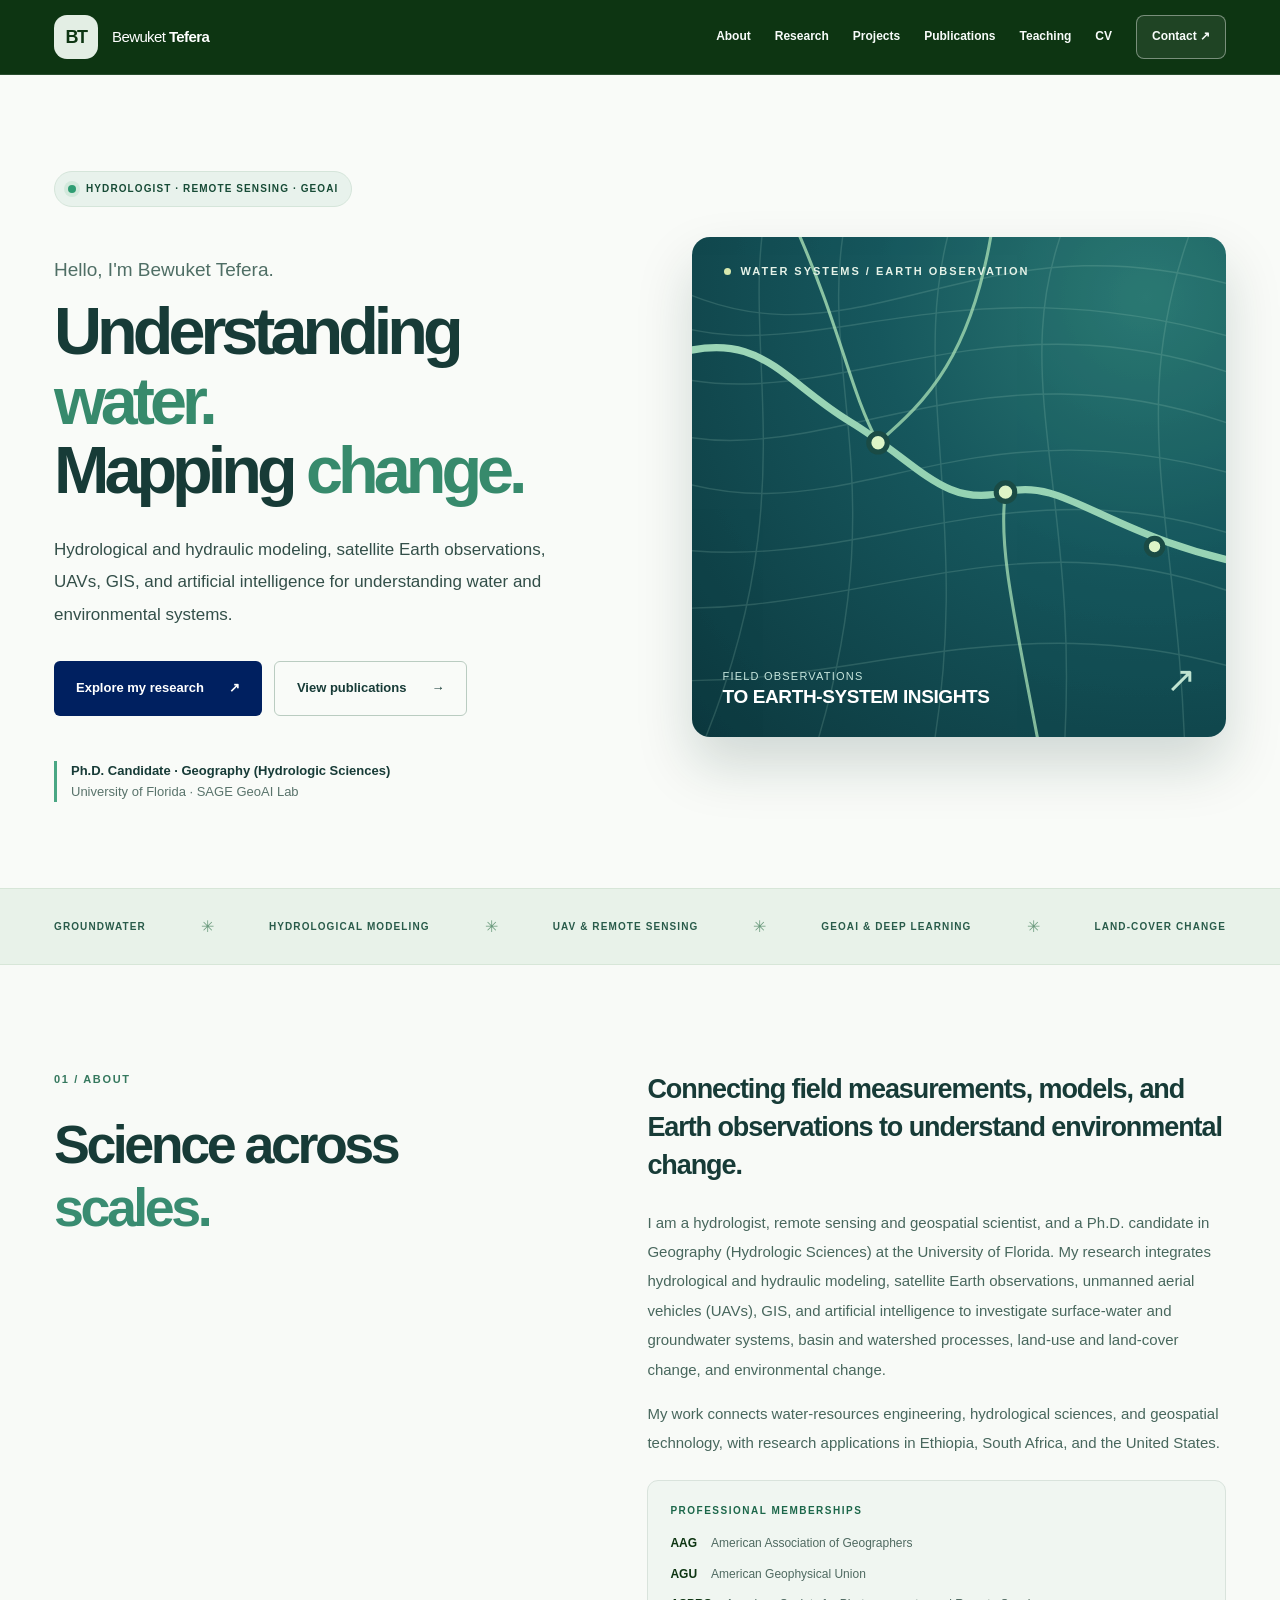
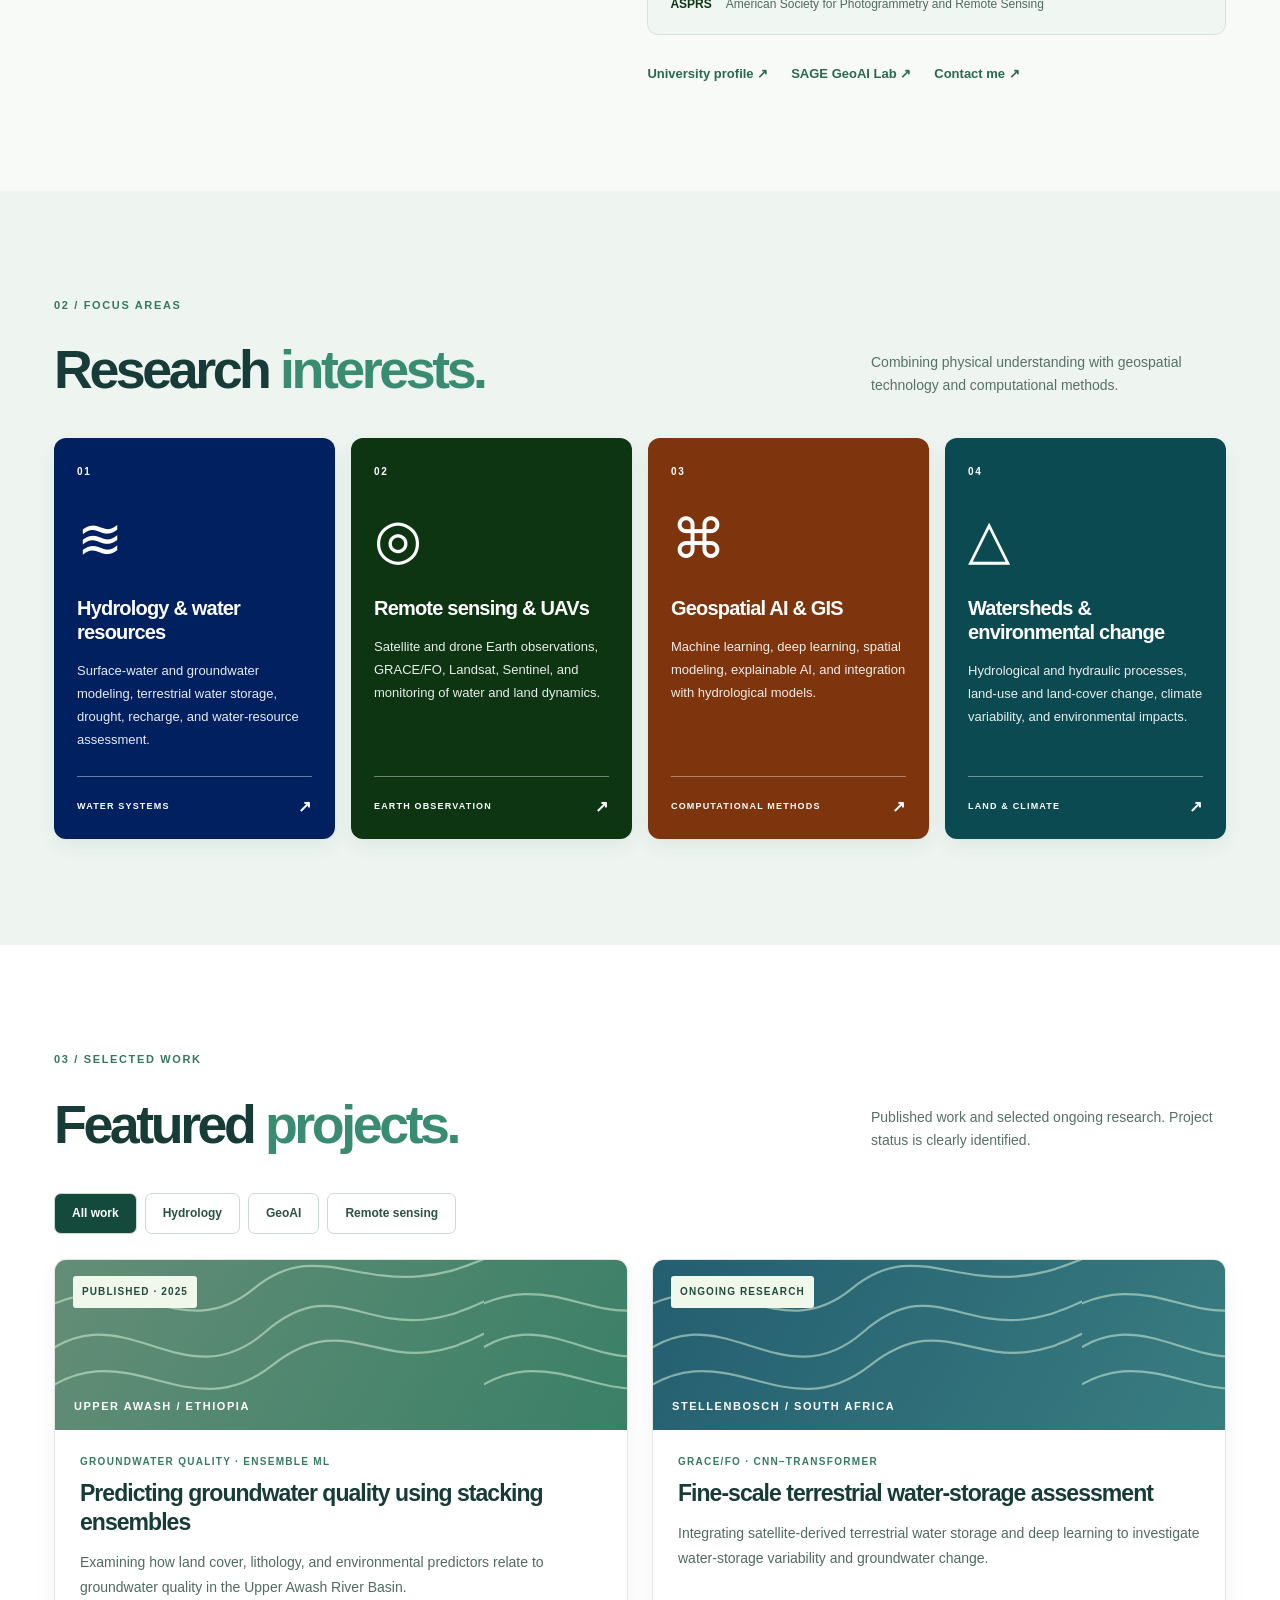
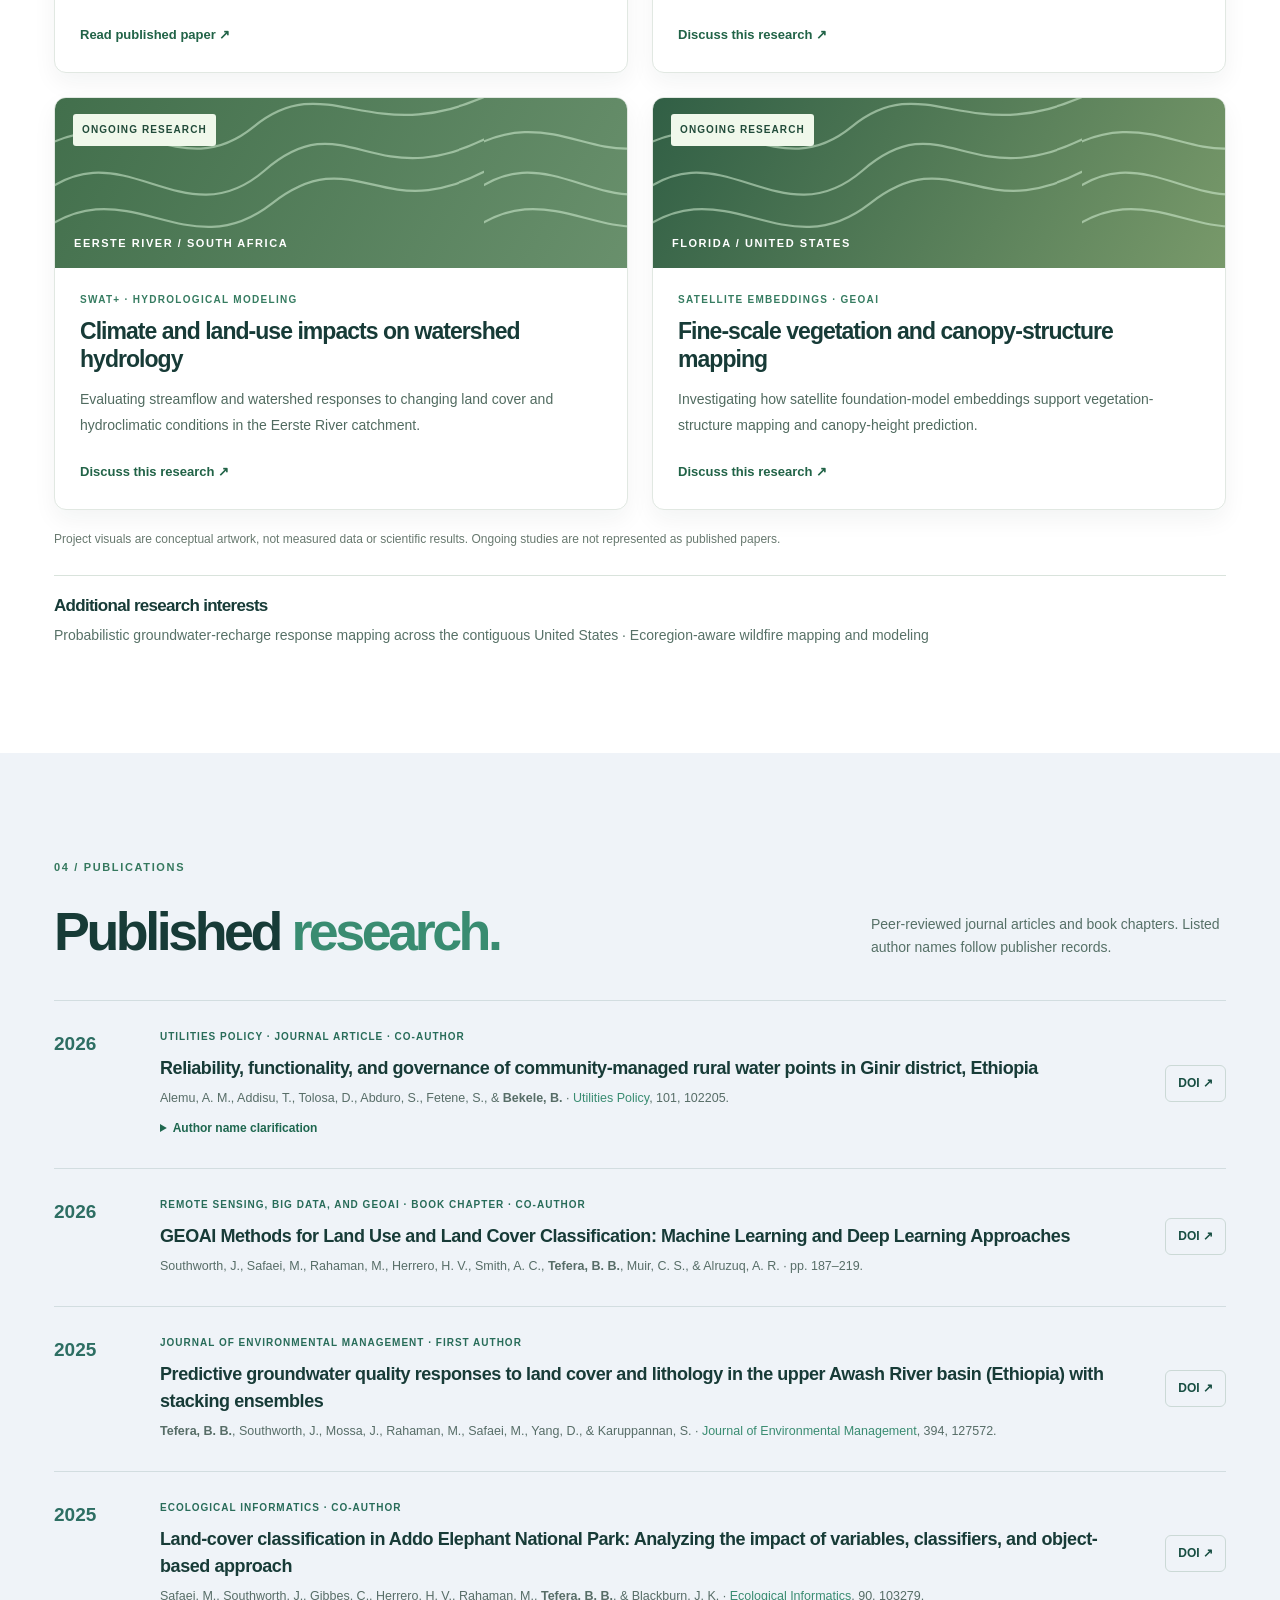
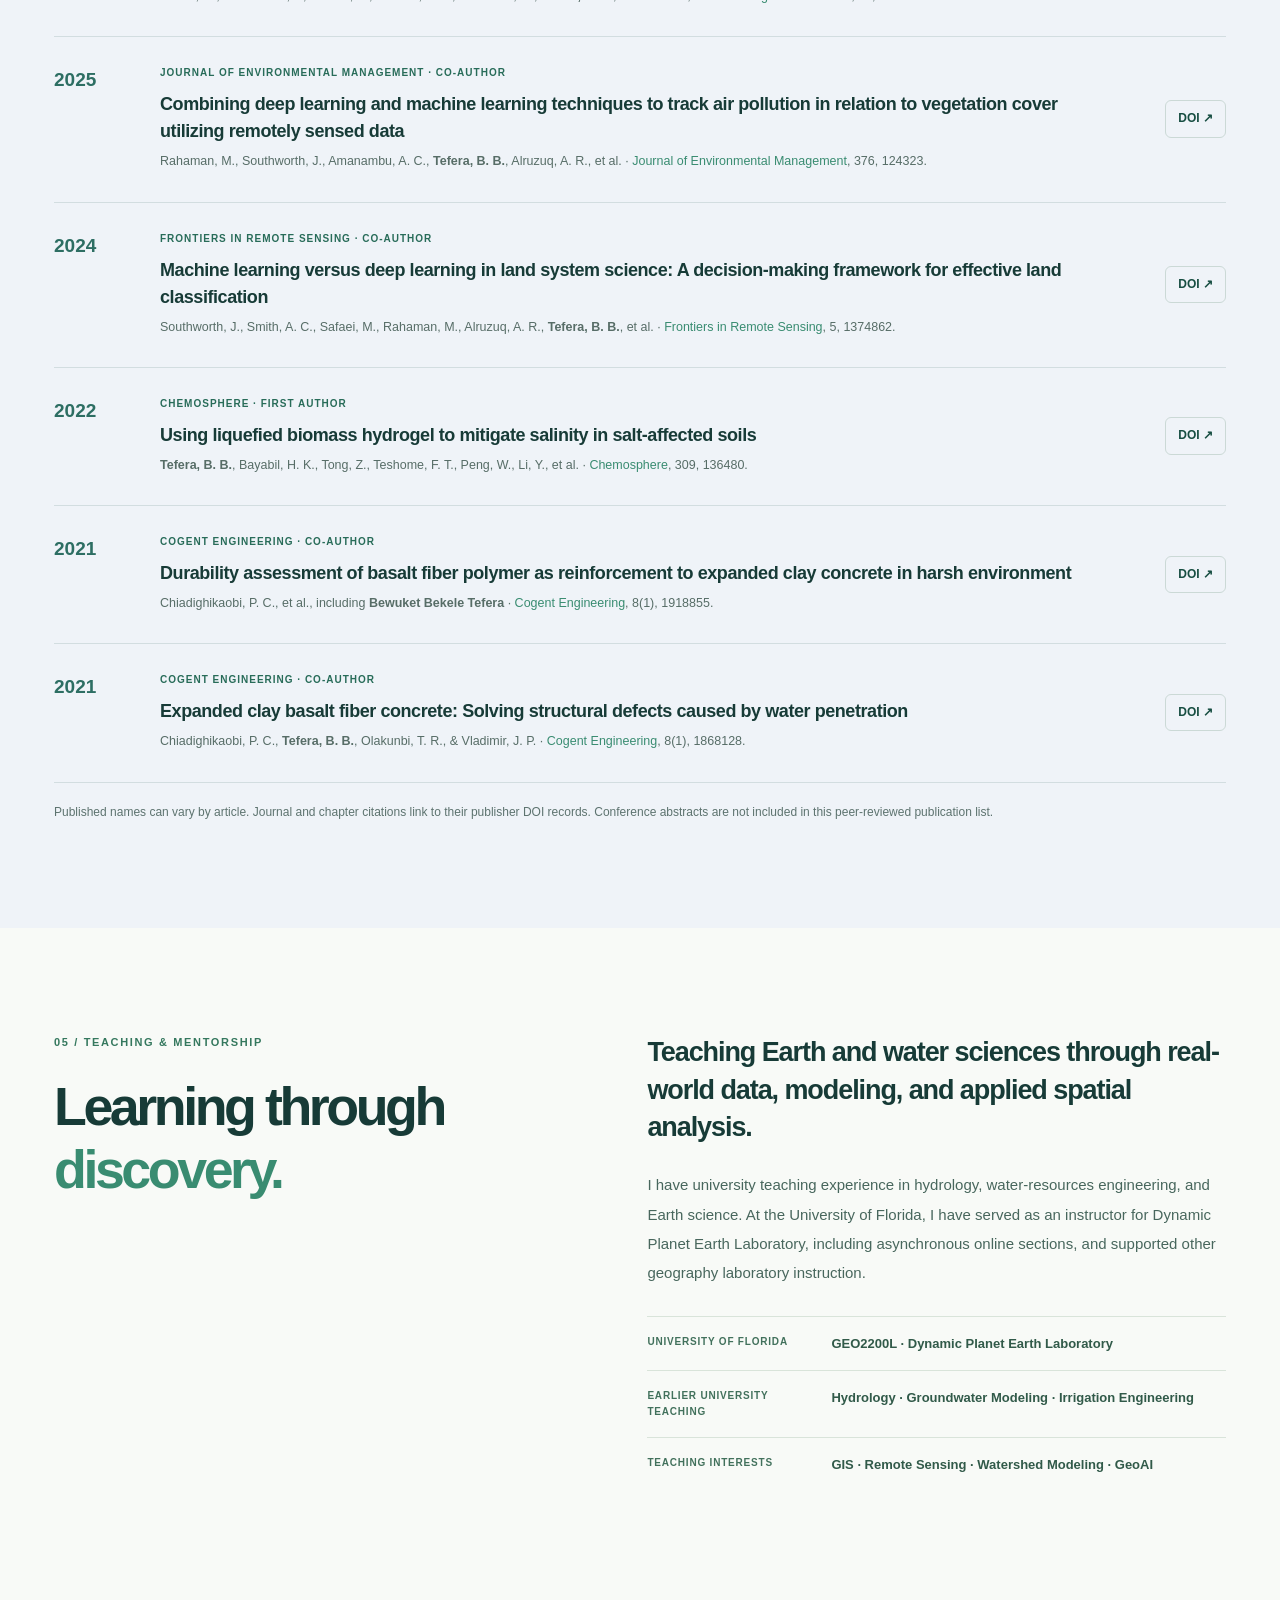
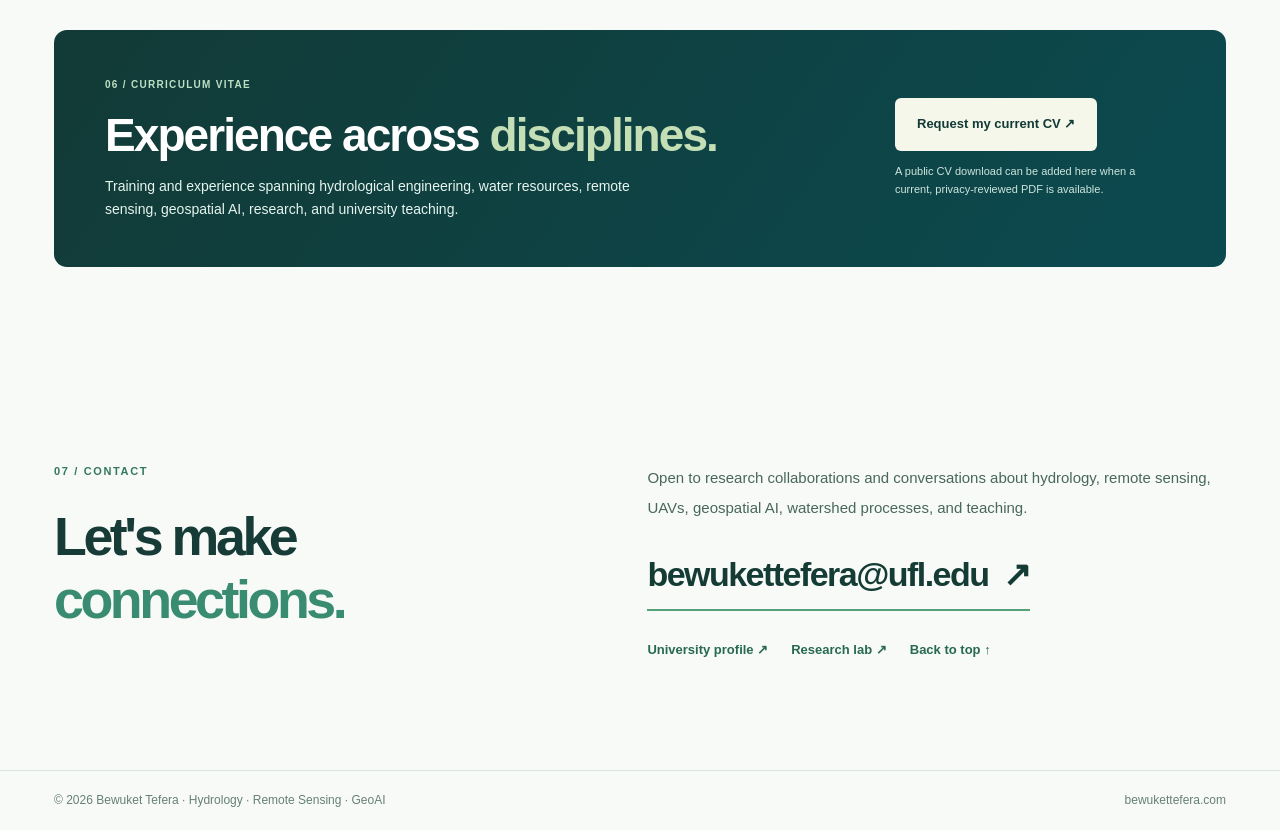
==== commit bd482c86: "Update print statement from 'Hello' to 'Goodbye' Update academic portfolio, research and 2026 public" ====
--- a/index.html
+++ b/index.html
@@ -3,155 +3,112 @@
 <head>
   <meta charset="utf-8">
   <meta name="viewport" content="width=device-width, initial-scale=1">
-  <meta name="theme-color" content="#f7f9f6">
-  <meta name="description" content="Bewuket Tefera — PhD candidate in Geography at the University of Florida. Research in hydrology, remote sensing, geospatial AI, groundwater, and Earth observation.">
-  <meta property="og:title" content="Bewuket Tefera | Hydrology · Remote Sensing · GeoAI">
-  <meta property="og:description" content="Academic portfolio and research outputs in hydrology, remote sensing, and geospatial AI.">
+  <meta name="theme-color" content="#0D3512">
+  <meta name="description" content="Bewuket Tefera is a hydrologist, remote sensing and geospatial scientist, and Ph.D. candidate at the University of Florida. Research in hydrological and hydraulic modeling, UAVs, Earth observation, GIS, and GeoAI.">
   <meta property="og:type" content="website">
+  <meta property="og:title" content="Bewuket Tefera | Hydrology, Remote Sensing & GeoAI">
+  <meta property="og:description" content="Hydrology, hydraulic modeling, UAVs, Earth observations, GIS and geospatial artificial intelligence.">
+  <meta property="og:url" content="https://bewukettefera.com/">
+  <link rel="canonical" href="https://bewukettefera.com/">
+  <link rel="icon" href="data:image/svg+xml,%3Csvg xmlns='http://www.w3.org/2000/svg' viewBox='0 0 64 64'%3E%3Crect width='64' height='64' rx='14' fill='%230D3512'/%3E%3Ctext x='32' y='43' font-family='Arial' font-weight='bold' font-size='28' text-anchor='middle' fill='white'%3EBT%3C/text%3E%3C/svg%3E">
   <title>Bewuket Tefera | Hydrology · Remote Sensing · GeoAI</title>
-  <link rel="icon" href="assets/favicon.svg" type="image/svg+xml">
-  <link rel="stylesheet" href="styles.css">
-  <link rel="stylesheet" href="bewuket-natural-theme.css">
-  <script defer src="script.js"></script>
+  <link rel="stylesheet" href="portfolio-2026.css">
+  <script defer src="portfolio-2026.js"></script>
+  <script type="application/ld+json">{"@context":"https://schema.org","@type":"Person","name":"Bewuket Tefera","alternateName":["Bewuket B. Tefera","Bewuket Bekele Tefera","Bewuket Bekele"],"url":"https://bewukettefera.com/","affiliation":{"@type":"CollegeOrUniversity","name":"University of Florida"},"description":"Hydrologist, remote sensing and geospatial scientist working in hydrological modeling, Earth observation, GIS, UAVs and GeoAI."}</script>
 </head>
 <body>
-  <a class="skip-link" href="#main">Skip to content</a>
-  <header class="site-header" id="top">
-    <div class="wrap header-row">
-      <a href="#top" class="brand" aria-label="Bewuket Tefera home"><span class="brand-mark">BT<span class="mark-dot">.</span></span><span class="brand-name">Bewuket <strong>Tefera</strong></span></a>
-      <button class="menu-toggle" aria-label="Open navigation" aria-controls="primary-nav" aria-expanded="false">☰</button>
-      <nav class="primary-nav" id="primary-nav" aria-label="Primary navigation">
-        <a href="#about">About</a><a href="#research">Research</a><a href="#projects">Projects</a><a href="#publications">Publications</a><a href="#outputs">Outputs</a><a href="#teaching">Teaching</a>
-        <a href="#contact" class="nav-contact">Let's connect <span aria-hidden="true">↗</span></a>
-      </nav>
+<a class="skip-link" href="#main">Skip to main content</a>
+<header class="site-header" id="top">
+  <div class="wrap header-inner">
+    <a class="brand" href="#top" aria-label="Bewuket Tefera home">
+      <span class="brand-mark">BT</span><span class="brand-name">Bewuket <strong>Tefera</strong></span>
+    </a>
+    <button type="button" class="menu-button" aria-expanded="false" aria-controls="main-nav" aria-label="Open navigation menu">
+      <span></span><span></span><span></span>
+    </button>
+    <nav id="main-nav" class="primary-nav" aria-label="Main navigation">
+      <a href="#about">About</a><a href="#research">Research</a><a href="#projects">Projects</a><a href="#publications">Publications</a><a href="#teaching">Teaching</a><a href="#cv">CV</a><a class="nav-contact" href="#contact">Contact <span aria-hidden="true">↗</span></a>
+    </nav>
+  </div>
+</header>
+<main id="main">
+  <section class="hero section" aria-labelledby="hero-heading">
+    <div class="wrap hero-grid">
+      <div class="hero-copy">
+        <div class="eyebrow-pill"><span class="status-dot"></span> HYDROLOGIST · REMOTE SENSING · GEOAI</div>
+        <p class="hero-greeting">Hello, I'm Bewuket Tefera.</p>
+        <h1 id="hero-heading">Understanding <span>water.</span><br>Mapping <span>change.</span></h1>
+        <p class="hero-intro">Hydrological and hydraulic modeling, satellite Earth observations, UAVs, GIS, and artificial intelligence for understanding water and environmental systems.</p>
+        <div class="hero-actions"><a class="button button-navy" href="#research">Explore my research <span aria-hidden="true">↗</span></a><a class="button button-outline" href="#publications">View publications <span aria-hidden="true">→</span></a></div>
+        <div class="hero-affiliation"><strong>Ph.D. Candidate · Geography (Hydrologic Sciences)</strong><br>University of Florida · SAGE GeoAI Lab</div>
+      </div>
+      <div class="hero-art" role="img" aria-label="Conceptual illustration of watershed contours and river connections; not measured scientific data">
+        <div class="art-topline">WATER SYSTEMS / EARTH OBSERVATION</div>
+        <svg class="topo-art" viewBox="0 0 520 490" aria-hidden="true" focusable="false" preserveAspectRatio="xMidYMid slice">
+          <defs><linearGradient id="flowg" x1="0" x2="1" y1="1" y2="0"><stop offset="0" stop-color="#80c8a7"/><stop offset="1" stop-color="#b2e0c3"/></linearGradient></defs>
+          <g fill="none" stroke="#B2DFCA" opacity=".17" stroke-width="1.4">
+            <path d="M-70 20 C160 180 260 -60 590 70"/><path d="M-80 60 C100 170 230 -10 590 120"/><path d="M-70 120 C120 210 290 15 600 165"/><path d="M-80 170 C110 275 270 55 600 215"/><path d="M-65 220 C160 325 250 120 610 260"/><path d="M-50 300 C175 345 320 190 600 320"/><path d="M-70 360 C175 385 330 240 600 380"/><path d="M-60 430 C150 455 330 330 610 450"/>
+            <path d="M75 -40 C40 110 120 250 0 520"/><path d="M155 -40 C110 130 210 240 110 530"/><path d="M260 -35 C200 125 280 275 230 525"/><path d="M380 -50 C290 125 385 240 360 530"/><path d="M495 -30 C415 165 475 275 480 520"/>
+          </g>
+          <path d="M-30 120 C65 86 85 140 153 181 S245 266 305 250 S405 297 560 324" stroke="url(#flowg)" stroke-width="7" fill="none" stroke-linecap="round"/>
+          <path d="M100 -10 C145 91 153 150 181 202" stroke="#a8e0b6" stroke-width="3" fill="none" opacity=".8"/><path d="M294 -20 C275 118 226 163 181 202" stroke="#a8e0b6" stroke-width="3" fill="none" opacity=".75"/><path d="M340 510 C316 380 297 305 305 250" stroke="#a8e0b6" stroke-width="3" fill="none" opacity=".75"/>
+          <g fill="#ddf4c7" stroke="#1a4b45" stroke-width="5"><circle cx="181" cy="202" r="9"/><circle cx="305" cy="250" r="9"/><circle cx="450" cy="303" r="8"/></g>
+        </svg>
+        <div class="art-bottomline"><span>FIELD OBSERVATIONS<br><strong>TO EARTH-SYSTEM INSIGHTS</strong></span><span class="art-symbol" aria-hidden="true">↗</span></div>
+      </div>
     </div>
-  </header>
-
-  <main id="main">
-    <section class="hero" aria-labelledby="hero-title">
-      <div class="wrap hero-grid">
-        <div class="hero-copy">
-          <div class="eyebrow"><span class="online-dot"></span> RESEARCHER · EDUCATOR · GEOAI</div>
-          <p class="hero-intro">Hello, I'm Bewuket Tefera.</p>
-          <h1 id="hero-title">Understanding <em>water.</em><br>Mapping <em>change.</em></h1>
-          <p class="hero-lead">I connect hydrological modeling, satellite Earth observations, and artificial intelligence to understand environmental change and support water-resource decisions.</p>
-          <div class="hero-actions">
-            <a class="btn btn-primary" href="#projects">Explore my research <span aria-hidden="true">↗</span></a>
-            <a class="btn btn-outline" href="#publications">View publications <span aria-hidden="true">→</span></a>
-          </div>
-          <div class="hero-affiliation"><span class="affiliation-rule"></span><span>PhD Candidate, Geography<br><strong>University of Florida · SAGE GeoAI Lab</strong></span></div>
-        </div>
-        <div class="hero-art" role="img" aria-label="Stylized conceptual terrain contours and water pathways, representing hydrology research. Not observational data.">
-          <svg viewBox="0 0 650 610" aria-hidden="true" preserveAspectRatio="xMidYMid slice">
-            <defs>
-              <linearGradient id="terrain" x1="0" y1="1" x2="1" y2="0"><stop offset="0%" stop-color="#0c3439"/><stop offset="52%" stop-color="#18525a"/><stop offset="100%" stop-color="#397c71"/></linearGradient>
-              <linearGradient id="stream" x1="0" x2="1"><stop offset="0" stop-color="#84e1c1"/><stop offset="1" stop-color="#d6e9a4"/></linearGradient>
-            </defs>
-            <rect x="0" y="0" width="650" height="610" fill="url(#terrain)"/>
-            <g fill="none" stroke="#9ac2a1" stroke-width="1" opacity=".28">
-              <path d="M-40 260 C90 0 270 160 336 -20S630 40 700 -30"/><path d="M-30 290 C95 30 278 190 352 0S646 70 700 0"/><path d="M-40 328 C110 78 285 210 364 40S650 100 710 40"/><path d="M-45 368 C124 115 298 239 378 75S658 133 710 75"/><path d="M-45 407 C135 160 308 277 390 122S652 168 710 112"/><path d="M-50 447 C148 205 322 307 410 162S670 208 710 150"/><path d="M-50 490 C160 257 332 350 424 211S676 244 710 197"/><path d="M-42 530 C175 302 352 392 442 255S680 285 705 230"/><path d="M-35 580 C191 352 369 435 468 300S690 330 710 265"/><path d="M-20 640 C202 410 386 480 496 352S700 376 720 303"/>
-              <path d="M-40 80 C108 140 90 300 210 355 S400 410 460 548"/><path d="M-70 120 C90 167 63 315 178 383S369 445 429 605"/><path d="M-70 155 C72 211 41 361 141 422S334 495 388 648"/>
-            </g>
-            <path d="M-30 210 C130 140 188 225 245 277 S360 330 409 355 S491 419 554 428 S620 452 688 534" fill="none" stroke="#0d2936" stroke-width="34" opacity=".25"/>
-            <path d="M-30 210 C130 140 188 225 245 277 S360 330 409 355 S491 419 554 428 S620 452 688 534" fill="none" stroke="url(#stream)" stroke-width="8" stroke-linecap="round"/>
-            <path d="M145 -20 C182 92 185 167 245 277" stroke="#a7e7c3" stroke-width="4" fill="none" stroke-linecap="round"/><path d="M375 35 C340 150 300 213 245 277" stroke="#a7e7c3" stroke-width="3" fill="none" stroke-linecap="round"/><path d="M380 610 C398 525 415 449 409 355" stroke="#a7e7c3" stroke-width="3" fill="none" stroke-linecap="round"/>
-            <g fill="#e8f7d5" stroke="#114d4e" stroke-width="4"><circle cx="245" cy="277" r="9"/><circle cx="409" cy="355" r="9"/><circle cx="554" cy="428" r="9"/></g>
-            <g stroke="#d5f0df" opacity=".35"><path d="M65 80H180M65 90V80M180 90V80"/><path d="M480 90H586M480 100V90M586 100V90"/></g>
-          </svg>
-          <div class="hero-visual-top"><span class="visual-ping"></span> WATER SYSTEMS / EARTH OBSERVATION</div>
-          <div class="hero-visual-bottom"><span>01 / 03</span><strong>From field observations<br>to planetary perspectives.</strong></div>
-          <div class="coordinate">34° N / 18° E <span>↗</span></div>
-        </div>
+  </section>
+  <div class="expertise-strip" aria-label="Areas of expertise"><div class="wrap expertise-list"><span>GROUNDWATER</span><i aria-hidden="true">✳</i><span>HYDROLOGICAL MODELING</span><i aria-hidden="true">✳</i><span>UAV & REMOTE SENSING</span><i aria-hidden="true">✳</i><span>GEOAI & DEEP LEARNING</span><i aria-hidden="true">✳</i><span>LAND-COVER CHANGE</span></div></div>
+  <section class="section about-section" id="about" aria-labelledby="about-heading">
+    <div class="wrap two-col"><div><p class="section-kicker">01 / ABOUT</p><h2 id="about-heading">Science across <em>scales.</em></h2></div>
+      <div class="section-body"><h3>Connecting field measurements, models, and Earth observations to understand environmental change.</h3>
+        <p>I am a hydrologist, remote sensing and geospatial scientist, and a Ph.D. candidate in Geography (Hydrologic Sciences) at the University of Florida. My research integrates hydrological and hydraulic modeling, satellite Earth observations, unmanned aerial vehicles (UAVs), GIS, and artificial intelligence to investigate surface-water and groundwater systems, basin and watershed processes, land-use and land-cover change, and environmental change.</p>
+        <p>My work connects water-resources engineering, hydrological sciences, and geospatial technology, with research applications in Ethiopia, South Africa, and the United States.</p>
+        <div class="association-box"><p class="association-title">PROFESSIONAL MEMBERSHIPS</p><div class="association-list"><a href="https://www.aag.org/" target="_blank" rel="noopener noreferrer">AAG <span>American Association of Geographers</span></a><a href="https://www.agu.org/" target="_blank" rel="noopener noreferrer">AGU <span>American Geophysical Union</span></a><a href="https://www.asprs.org/" target="_blank" rel="noopener noreferrer">ASPRS <span>American Society for Photogrammetry and Remote Sensing</span></a></div></div>
+        <div class="text-links"><a href="https://geog.ufl.edu/directory/bewuket-tefera/" target="_blank" rel="noopener noreferrer">University profile ↗</a><a href="https://geog.ufl.edu/sage-lab/" target="_blank" rel="noopener noreferrer">SAGE GeoAI Lab ↗</a><a href="#contact">Contact me ↗</a></div>
       </div>
-    </section>
-
-    <section class="marquee" aria-label="Research specialties"><div class="wrap marquee-row"><span>GROUNDWATER</span><b>✳</b><span>HYDROLOGICAL MODELING</span><b>✳</b><span>REMOTE SENSING</span><b>✳</b><span>GEOAI & DEEP LEARNING</span><b>✳</b><span>CLIMATE RESILIENCE</span></div></section>
-
-    <section class="section about-section" id="about">
-      <div class="wrap split-section">
-        <div class="section-side"><p class="section-index">01 / ABOUT</p><h2>Science across<br><i>scales.</i></h2></div>
-        <div class="section-main"><p class="statement">I study how water, climate, and land systems interact — and how geospatial data can help us understand what is changing.</p><p>I am a PhD candidate in Geography at the University of Florida, working at the intersection of surface-water and groundwater hydrology, satellite remote sensing, watershed modeling, and geospatial artificial intelligence. My research connects field observations with Earth-observation products and data-driven models to study drought, groundwater quality, water storage, and land-use impacts.</p><p>My work spans case studies in Ethiopia, South Africa, and the United States. I also bring experience in university teaching, hydrologic engineering, and interdisciplinary collaboration.</p><div class="about-links"><a href="https://geog.ufl.edu/directory/bewuket-tefera/" target="_blank" rel="noopener noreferrer">University profile ↗</a><a href="https://geog.ufl.edu/sage-lab/" target="_blank" rel="noopener noreferrer">SAGE GeoAI Lab ↗</a><a href="#contact">Contact me ↗</a></div></div>
-      </div>
-    </section>
-
-    <section class="section focus-section" id="research">
-      <div class="wrap"><div class="section-heading"><div><p class="section-index">02 / FOCUS AREAS</p><h2>Research <i>interests.</i></h2></div><p>Combining physical understanding with computational methods to study environmental change.</p></div>
-        <div class="focus-grid">
-          <article class="focus-card"><span class="focus-number">01</span><span class="focus-icon" aria-hidden="true">≈</span><h3>Hydrology & water resources</h3><p>Groundwater systems, terrestrial water storage, hydrological drought, recharge, and surface–groundwater interactions.</p><span class="focus-detail">WATER SYSTEMS <span>↗</span></span></article>
-          <article class="focus-card"><span class="focus-number">02</span><span class="focus-icon" aria-hidden="true">◉</span><h3>Earth observation</h3><p>Remote sensing of water and land dynamics using GRACE/FO, Landsat, Sentinel, MODIS, and other Earth-observation datasets.</p><span class="focus-detail">SATELLITE DATA <span>↗</span></span></article>
-          <article class="focus-card"><span class="focus-number">03</span><span class="focus-icon" aria-hidden="true">⌘</span><h3>Geospatial AI</h3><p>Machine learning, deep learning, explainable AI, and model integration for geospatial and environmental applications.</p><span class="focus-detail">COMPUTATIONAL SCIENCE <span>↗</span></span></article>
-          <article class="focus-card"><span class="focus-number">04</span><span class="focus-icon" aria-hidden="true">△</span><h3>Environmental change</h3><p>Watershed responses to climate variability, land-cover change, agricultural management, and ecological disturbance.</p><span class="focus-detail">LAND & CLIMATE <span>↗</span></span></article>
-        </div>
-      </div>
-    </section>
-
-    <section class="section projects-section" id="projects">
-      <div class="wrap"><div class="section-heading"><div><p class="section-index">03 / SELECTED WORK</p><h2>Featured <i>projects.</i></h2></div><p>Examples from my research portfolio. Ongoing projects are clearly distinguished from published work.</p></div>
-        <div class="filter-controls" role="group" aria-label="Filter projects">
-          <button class="filter-button active" data-filter="all" aria-pressed="true">All work</button><button class="filter-button" data-filter="hydrology" aria-pressed="false">Hydrology</button><button class="filter-button" data-filter="geoai" aria-pressed="false">GeoAI</button><button class="filter-button" data-filter="remote" aria-pressed="false">Remote sensing</button><button class="filter-button" data-filter="environment" aria-pressed="false">Environment</button>
-        </div>
-        <div class="project-grid" id="project-grid">
-          <article class="project-card" data-tags="hydrology geoai environment">
-            <div class="project-illustration illustration-awash"><div class="project-shape"><svg viewBox="0 0 400 210" preserveAspectRatio="none" aria-hidden="true"><path d="M0 175L45 125 90 134 134 55 171 86 220 42 265 84 310 31 354 71 400 19V210H0Z" fill="#82c7a0" opacity=".45"/><path d="M0 130 Q100 180 185 95T400 95" stroke="#e4ffe0" stroke-width="4" fill="none"/><path d="M-10 174 Q110 75 214 163T410 92" stroke="#4f957e" stroke-width="2" fill="none"/></svg></div><span class="project-tag">PUBLISHED · 2025</span><span class="project-visual-label">UPPER AWASH / ETHIOPIA</span></div>
-            <div class="project-body"><p class="project-kicker">GROUNDWATER QUALITY · ENSEMBLE ML</p><h3>Predicting groundwater quality using stacking ensembles</h3><p>Investigating the effects of land cover and lithology on groundwater quality in Ethiopia's Upper Awash River Basin.</p><a href="https://doi.org/10.1016/j.jenvman.2025.127572" target="_blank" rel="noopener noreferrer" class="text-link">Read published paper <span>↗</span></a></div>
-          </article>
-          <article class="project-card" data-tags="hydrology geoai remote">
-            <div class="project-illustration illustration-storage"><div class="project-shape"><svg viewBox="0 0 400 210" preserveAspectRatio="none" aria-hidden="true"><g fill="none" stroke="#d9f1ef" opacity=".56"><path d="M-30 140Q50 40 160 100T420 30"/><path d="M-30 163Q50 63 160 123T420 53"/><path d="M-30 186Q50 86 160 146T420 76"/><path d="M-30 209Q50 109 160 169T420 99"/><path d="M-30 232Q50 132 160 192T420 122"/></g><path d="M0 190Q80 120 165 130T400 45" fill="none" stroke="#d2fdb7" stroke-width="6"/></svg></div><span class="project-tag project-tag-muted">ONGOING RESEARCH</span><span class="project-visual-label">STELLENBOSCH / SOUTH AFRICA</span></div>
-            <div class="project-body"><p class="project-kicker">GRACE/FO · CNN–TRANSFORMER</p><h3>High-resolution terrestrial water storage assessment</h3><p>Using Earth observations and deep learning to investigate water-storage variability and groundwater change in the Western Cape.</p><a href="#outputs" class="text-link">Explore research themes <span>↗</span></a></div>
-          </article>
-          <article class="project-card" data-tags="hydrology environment">
-            <div class="project-illustration illustration-watershed"><div class="project-shape"><svg viewBox="0 0 400 210" preserveAspectRatio="none" aria-hidden="true"><path d="M0 210L0 80 80 140 142 32 202 100 270 13 338 95 400 40V210" fill="#8fbb7a" opacity=".6"/><path d="M166 0Q135 60 178 97T200 210" fill="none" stroke="#eef5b3" stroke-width="6"/><path d="M315 0Q294 60 230 113T200 210" fill="none" stroke="#eef5b3" stroke-width="4"/></svg></div><span class="project-tag project-tag-muted">ONGOING RESEARCH</span><span class="project-visual-label">EERSTE RIVER / SOUTH AFRICA</span></div>
-            <div class="project-body"><p class="project-kicker">SWAT+ · WATERSHED MODELING</p><h3>Climate and land-use impacts on watershed hydrology</h3><p>Evaluating changes in streamflow and watershed processes through hydrologic modeling of the Eerste River catchment.</p><a href="#contact" class="text-link">Discuss this project <span>↗</span></a></div>
-          </article>
-          <article class="project-card" data-tags="geoai remote environment">
-            <div class="project-illustration illustration-vegetation"><div class="project-shape"><svg viewBox="0 0 400 210" preserveAspectRatio="none" aria-hidden="true"><g fill="#c5e5ae" opacity=".75"><circle cx="58" cy="115" r="24"/><circle cx="102" cy="80" r="20"/><circle cx="145" cy="135" r="31"/><circle cx="196" cy="77" r="26"/><circle cx="257" cy="124" r="33"/><circle cx="310" cy="59" r="24"/><circle cx="356" cy="115" r="30"/></g><g fill="none" stroke="#c2e5a5" stroke-width="1"><path d="M-10 55H410M-10 105H410M-10 155H410M50 -10V220M100 -10V220M150 -10V220M200 -10V220M250 -10V220M300 -10V220M350 -10V220"/></g></svg></div><span class="project-tag project-tag-muted">ONGOING RESEARCH</span><span class="project-visual-label">FLORIDA / UNITED STATES</span></div>
-            <div class="project-body"><p class="project-kicker">SATELLITE EMBEDDINGS · GEOAI</p><h3>Fine-scale vegetation and canopy structure mapping</h3><p>Exploring how satellite foundation-model embeddings improve vegetation-structure and canopy-height prediction.</p><a href="#contact" class="text-link">Discuss this project <span>↗</span></a></div>
-          </article>
-          <article class="project-card" data-tags="hydrology remote geoai">
-            <div class="project-illustration illustration-recharge"><div class="project-shape"><svg viewBox="0 0 400 210" preserveAspectRatio="none" aria-hidden="true"><g fill="none" stroke="#bde5e1" stroke-width="2"><path d="M-10 56Q90 19 190 65T410 60"/><path d="M-10 91Q90 54 190 100T410 95"/><path d="M-10 126Q90 89 190 135T410 130"/><path d="M-10 161Q90 124 190 170T410 165"/></g><path d="M96 9V118M88 105L96 118 104 105M208 28V152M200 139L208 152 216 139M327 20V114M319 101L327 114 335 101" stroke="#e4f2a5" stroke-width="4" fill="none"/></svg></div><span class="project-tag project-tag-muted">ONGOING RESEARCH</span><span class="project-visual-label">CONUS / UNITED STATES</span></div>
-            <div class="project-body"><p class="project-kicker">GROUNDWATER RECHARGE · UNCERTAINTY</p><h3>Probabilistic groundwater recharge response mapping</h3><p>Investigating hydrograph-derived recharge signals and their spatiotemporal variation across the contiguous United States.</p><a href="#contact" class="text-link">Discuss this project <span>↗</span></a></div>
-          </article>
-          <article class="project-card" data-tags="geoai remote environment">
-            <div class="project-illustration illustration-fire"><div class="project-shape"><svg viewBox="0 0 400 210" preserveAspectRatio="none" aria-hidden="true"><g fill="#d8e6a7" opacity=".65"><path d="M-10 10L145 8 135 100 58 155 -10 130Z"/><path d="M156 13L265 0 299 95 198 165 136 101Z"/><path d="M299 10L414 25 414 161 310 198 270 97Z"/></g><path d="M47 131Q87 93 133 105T235 97T370 149" stroke="#e89a6f" stroke-width="7" fill="none"/></svg></div><span class="project-tag project-tag-muted">ONGOING RESEARCH</span><span class="project-visual-label">USA / ECOREGIONS</span></div>
-            <div class="project-body"><p class="project-kicker">WILDFIRE · REMOTE SENSING</p><h3>Ecoregion-aware wildfire mapping and modeling</h3><p>Developing data workflows for fire perimeters, environmental predictors, and spatially informed model sampling.</p><a href="#contact" class="text-link">Discuss this project <span>↗</span></a></div>
-          </article>
-        </div>
-        <p class="art-disclaimer">Project cover graphics are conceptual illustrations, not measured scientific results. Replace with your own figures and maps as projects are finalized.</p>
-      </div>
-    </section>
-
-    <section class="section publications-section" id="publications">
-      <div class="wrap"><div class="section-heading"><div><p class="section-index">04 / SELECTED PUBLICATIONS</p><h2>Published <i>research.</i></h2></div><p>Peer-reviewed work spanning water, land systems, and geospatial analysis.</p></div>
-      <div class="publication-list">
-        <article class="publication"><span class="pub-year">2025</span><div><p class="pub-journal">JOURNAL OF ENVIRONMENTAL MANAGEMENT · FIRST AUTHOR</p><h3>Predictive groundwater quality responses to land cover and lithology in the upper Awash River basin (Ethiopia) with stacking ensembles</h3><p>Tefera, B. B., Southworth, J., Mossa, J., Rahaman, M., Safaei, M., Yang, D., & Karuppannan, S.</p></div><a href="https://doi.org/10.1016/j.jenvman.2025.127572" target="_blank" rel="noopener noreferrer" aria-label="Open 2025 groundwater quality publication">DOI ↗</a></article>
-        <article class="publication"><span class="pub-year">2025</span><div><p class="pub-journal">ECOLOGICAL INFORMATICS · CO-AUTHOR</p><h3>Land-cover classification in Addo Elephant National Park: Analyzing the impact of variables, classifiers, and object-based approach</h3><p>Safaei, M., Southworth, J., Gibbes, C., Herrero, H. V., Rahaman, M., Tefera, B. B., et al.</p></div><a href="https://doi.org/10.1016/j.ecoinf.2025.103279" target="_blank" rel="noopener noreferrer" aria-label="Open 2025 land-cover classification publication">DOI ↗</a></article>
-        <article class="publication"><span class="pub-year">2024</span><div><p class="pub-journal">FRONTIERS IN REMOTE SENSING · CO-AUTHOR</p><h3>Machine learning versus deep learning in land system science: A decision-making framework for effective land classification</h3><p>Southworth, J., Smith, A. C., Safaei, M., Rahaman, M., Alruzuq, A., Tefera, B. B., et al.</p></div><a href="https://doi.org/10.3389/frsen.2024.1374862" target="_blank" rel="noopener noreferrer" aria-label="Open 2024 land system science publication">DOI ↗</a></article>
-        <article class="publication"><span class="pub-year">2022</span><div><p class="pub-journal">CHEMOSPHERE · CO-AUTHOR</p><h3>Using liquefied biomass hydrogel to mitigate salinity in salt-affected soils</h3><p>Research on amendments to mitigate salinity impacts in agricultural soils.</p></div><a href="https://doi.org/10.1016/j.chemosphere.2022.136480" target="_blank" rel="noopener noreferrer" aria-label="Open 2022 soil salinity publication">DOI ↗</a></article>
-      </div>
-      <div class="pub-footer"><span>Selected publications, not a complete bibliography.</span><a href="https://geog.ufl.edu/directory/bewuket-tefera/" target="_blank" rel="noopener noreferrer" class="text-link">View institutional publication list ↗</a></div>
-      </div>
-    </section>
-
-    <section class="section outputs-section" id="outputs">
-      <div class="wrap"><div class="section-heading"><div><p class="section-index">05 / RESEARCH OUTPUTS</p><h2>Work you can <i>explore.</i></h2></div><p>A home for reusable scientific outputs, beyond journal papers.</p></div>
-        <div class="outputs-grid">
-          <article class="output-item"><div class="output-symbol" aria-hidden="true">↗</div><h3>Figures & GIS maps</h3><p>Maps, trend analyses, hydrological visualizations, and publication-quality figures.</p><span class="output-status">Gallery ready for your files</span></article>
-          <article class="output-item"><div class="output-symbol" aria-hidden="true">{ }</div><h3>Code & notebooks</h3><p>Reproducible Python, Google Earth Engine, and model-analysis workflows.</p><span class="output-status">Add GitHub links</span></article>
-          <article class="output-item"><div class="output-symbol" aria-hidden="true">▦</div><h3>Datasets & models</h3><p>Data descriptions, model documentation, and repositories with appropriate permissions.</p><span class="output-status">Add DOI or repository links</span></article>
-          <article class="output-item"><div class="output-symbol" aria-hidden="true">▷</div><h3>Presentations & posters</h3><p>Research talks, conference posters, teaching resources, and public presentations.</p><span class="output-status">Add PDF and slide links</span></article>
-        </div>
-        <p class="output-note"><strong>Publishing note:</strong> share only materials you have permission to distribute. For journal articles, use the publisher's DOI or an authorized open-access copy.</p>
-      </div>
-    </section>
-
-    <section class="section teaching-section" id="teaching">
-      <div class="wrap split-section"><div class="section-side"><p class="section-index">06 / TEACHING & MENTORSHIP</p><h2>Learning through <i>discovery.</i></h2></div><div class="section-main"><p class="statement">I enjoy connecting Earth science concepts with real-world data, spatial reasoning, and applied problem-solving.</p><p>My teaching includes university-level hydrology, water-resources engineering, and Earth science. At the University of Florida, I have taught Dynamic Planet Earth Laboratory in an online format and supported other geography laboratory courses.</p><div class="course-list"><div><span>UNIVERSITY OF FLORIDA</span><strong>Dynamic Planet Earth Laboratory</strong></div><div><span>EARLIER TEACHING</span><strong>Hydrology, groundwater modeling & irrigation engineering</strong></div><div><span>TOPICS I CAN TEACH</span><strong>GIS, remote sensing, hydrologic modeling & GeoAI</strong></div></div></div></div>
-    </section>
-
-    <section class="section cv-section" id="cv"><div class="wrap cv-panel"><div><p class="section-index light-index">07 / CURRICULUM VITAE</p><h2>Interested in my <i>experience?</i></h2><p>My background combines geospatial science, hydrologic engineering, research, and university teaching. Request an up-to-date CV or get in touch about opportunities to collaborate.</p></div><a class="btn btn-light" href="mailto:bewukettefera@ufl.edu?subject=Request%20for%20CV">Request my current CV ↗</a></div></section>
-
-    <section class="section contact-section" id="contact"><div class="wrap contact-grid"><div><p class="section-index">08 / CONTACT</p><h2>Let's make<br><i>connections.</i></h2></div><div><p>Open to research collaborations and conversations about hydrology, remote sensing, GeoAI, and environmental applications.</p><a class="contact-email" href="mailto:bewukettefera@ufl.edu">bewukettefera@ufl.edu <span aria-hidden="true">↗</span></a><div class="contact-links"><a href="https://geog.ufl.edu/directory/bewuket-tefera/" target="_blank" rel="noopener noreferrer">University profile ↗</a><a href="https://geog.ufl.edu/sage-lab/" target="_blank" rel="noopener noreferrer">Research lab ↗</a><a href="#top">Back to top ↑</a></div></div></div></section>
-  </main>
-  <footer class="footer"><div class="wrap footer-row"><span>© <span id="year">2026</span> Bewuket Tefera. Built for research, curiosity, and collaboration.</span><span>Hydrology · Remote Sensing · GeoAI</span></div></footer>
+    </div>
+  </section>
+  <section class="section focus-section" id="research" aria-labelledby="research-heading"><div class="wrap">
+    <div class="section-head"><div><p class="section-kicker">02 / FOCUS AREAS</p><h2 id="research-heading">Research <em>interests.</em></h2></div><p>Combining physical understanding with geospatial technology and computational methods.</p></div>
+    <div class="focus-grid">
+      <article class="focus-card navy"><span class="focus-number">01</span><span class="focus-icon" aria-hidden="true">≋</span><h3>Hydrology & water resources</h3><p>Surface-water and groundwater modeling, terrestrial water storage, drought, recharge, and water-resource assessment.</p><div class="focus-footer">WATER SYSTEMS <span aria-hidden="true">↗</span></div></article>
+      <article class="focus-card green"><span class="focus-number">02</span><span class="focus-icon" aria-hidden="true">◎</span><h3>Remote sensing & UAVs</h3><p>Satellite and drone Earth observations, GRACE/FO, Landsat, Sentinel, and monitoring of water and land dynamics.</p><div class="focus-footer">EARTH OBSERVATION <span aria-hidden="true">↗</span></div></article>
+      <article class="focus-card brown"><span class="focus-number">03</span><span class="focus-icon" aria-hidden="true">⌘</span><h3>Geospatial AI & GIS</h3><p>Machine learning, deep learning, spatial modeling, explainable AI, and integration with hydrological models.</p><div class="focus-footer">COMPUTATIONAL METHODS <span aria-hidden="true">↗</span></div></article>
+      <article class="focus-card teal"><span class="focus-number">04</span><span class="focus-icon" aria-hidden="true">△</span><h3>Watersheds & environmental change</h3><p>Hydrological and hydraulic processes, land-use and land-cover change, climate variability, and environmental impacts.</p><div class="focus-footer">LAND & CLIMATE <span aria-hidden="true">↗</span></div></article>
+    </div>
+  </div></section>
+  <section class="section projects-section" id="projects" aria-labelledby="projects-heading"><div class="wrap">
+    <div class="section-head"><div><p class="section-kicker">03 / SELECTED WORK</p><h2 id="projects-heading">Featured <em>projects.</em></h2></div><p>Published work and selected ongoing research. Project status is clearly identified.</p></div>
+    <div class="filter-bar" role="group" aria-label="Filter projects"><button class="filter active" type="button" data-filter="all" aria-pressed="true">All work</button><button class="filter" type="button" data-filter="hydrology" aria-pressed="false">Hydrology</button><button class="filter" type="button" data-filter="geoai" aria-pressed="false">GeoAI</button><button class="filter" type="button" data-filter="remote" aria-pressed="false">Remote sensing</button></div>
+    <div class="project-grid">
+      <article class="project-card" data-tags="hydrology geoai"><div class="project-visual visual-awash"><span class="project-status">PUBLISHED · 2025</span><span class="visual-caption">UPPER AWASH / ETHIOPIA</span></div><div class="project-content"><p class="project-topic">GROUNDWATER QUALITY · ENSEMBLE ML</p><h3>Predicting groundwater quality using stacking ensembles</h3><p>Examining how land cover, lithology, and environmental predictors relate to groundwater quality in the Upper Awash River Basin.</p><a href="https://doi.org/10.1016/j.jenvman.2025.127572" target="_blank" rel="noopener noreferrer">Read published paper ↗</a></div></article>
+      <article class="project-card" data-tags="hydrology geoai remote"><div class="project-visual visual-storage"><span class="project-status">ONGOING RESEARCH</span><span class="visual-caption">STELLENBOSCH / SOUTH AFRICA</span></div><div class="project-content"><p class="project-topic">GRACE/FO · CNN–TRANSFORMER</p><h3>Fine-scale terrestrial water-storage assessment</h3><p>Integrating satellite-derived terrestrial water storage and deep learning to investigate water-storage variability and groundwater change.</p><a href="#contact">Discuss this research ↗</a></div></article>
+      <article class="project-card" data-tags="hydrology"><div class="project-visual visual-watershed"><span class="project-status">ONGOING RESEARCH</span><span class="visual-caption">EERSTE RIVER / SOUTH AFRICA</span></div><div class="project-content"><p class="project-topic">SWAT+ · HYDROLOGICAL MODELING</p><h3>Climate and land-use impacts on watershed hydrology</h3><p>Evaluating streamflow and watershed responses to changing land cover and hydroclimatic conditions in the Eerste River catchment.</p><a href="#contact">Discuss this research ↗</a></div></article>
+      <article class="project-card" data-tags="geoai remote"><div class="project-visual visual-vegetation"><span class="project-status">ONGOING RESEARCH</span><span class="visual-caption">FLORIDA / UNITED STATES</span></div><div class="project-content"><p class="project-topic">SATELLITE EMBEDDINGS · GEOAI</p><h3>Fine-scale vegetation and canopy-structure mapping</h3><p>Investigating how satellite foundation-model embeddings support vegetation-structure mapping and canopy-height prediction.</p><a href="#contact">Discuss this research ↗</a></div></article>
+    </div>
+    <p class="project-note">Project visuals are conceptual artwork, not measured data or scientific results. Ongoing studies are not represented as published papers.</p>
+    <div class="extra-research"><h3>Additional research interests</h3><p>Probabilistic groundwater-recharge response mapping across the contiguous United States · Ecoregion-aware wildfire mapping and modeling</p></div>
+  </div></section>
+  <section class="section publications-section" id="publications" aria-labelledby="pub-heading"><div class="wrap">
+    <div class="section-head"><div><p class="section-kicker">04 / PUBLICATIONS</p><h2 id="pub-heading">Published <em>research.</em></h2></div><p>Peer-reviewed journal articles and book chapters. Listed author names follow publisher records.</p></div>
+    <ol class="publication-list">
+      <li class="pub-item"><div class="pub-year">2026</div><div class="pub-content"><div class="pub-meta">UTILITIES POLICY · JOURNAL ARTICLE · CO-AUTHOR</div><h3>Reliability, functionality, and governance of community-managed rural water points in Ginir district, Ethiopia</h3><p>Alemu, A. M., Addisu, T., Tolosa, D., Abduro, S., Fetene, S., &amp; <strong>Bekele, B.</strong> · <em>Utilities Policy</em>, 101, 102205.</p><details class="pub-note"><summary>Author name clarification</summary><p>The publisher lists the final author as “Bewuket Bekele.” This publication is part of my research record; I use the professional name Bewuket B. Tefera.</p></details></div><a class="doi-link" href="https://doi.org/10.1016/j.jup.2026.102205" target="_blank" rel="noopener noreferrer" aria-label="DOI for 2026 rural water points article">DOI ↗</a></li>
+      <li class="pub-item"><div class="pub-year">2026</div><div class="pub-content"><div class="pub-meta">REMOTE SENSING, BIG DATA, AND GEOAI · BOOK CHAPTER · CO-AUTHOR</div><h3>GEOAI Methods for Land Use and Land Cover Classification: Machine Learning and Deep Learning Approaches</h3><p>Southworth, J., Safaei, M., Rahaman, M., Herrero, H. V., Smith, A. C., <strong>Tefera, B. B.</strong>, Muir, C. S., &amp; Alruzuq, A. R. · pp. 187–219.</p></div><a class="doi-link" href="https://doi.org/10.1016/B978-0-443-26741-3.00011-8" target="_blank" rel="noopener noreferrer" aria-label="DOI for 2026 GeoAI chapter">DOI ↗</a></li>
+      <li class="pub-item"><div class="pub-year">2025</div><div class="pub-content"><div class="pub-meta">JOURNAL OF ENVIRONMENTAL MANAGEMENT · FIRST AUTHOR</div><h3>Predictive groundwater quality responses to land cover and lithology in the upper Awash River basin (Ethiopia) with stacking ensembles</h3><p><strong>Tefera, B. B.</strong>, Southworth, J., Mossa, J., Rahaman, M., Safaei, M., Yang, D., &amp; Karuppannan, S. · <em>Journal of Environmental Management</em>, 394, 127572.</p></div><a class="doi-link" href="https://doi.org/10.1016/j.jenvman.2025.127572" target="_blank" rel="noopener noreferrer">DOI ↗</a></li>
+      <li class="pub-item"><div class="pub-year">2025</div><div class="pub-content"><div class="pub-meta">ECOLOGICAL INFORMATICS · CO-AUTHOR</div><h3>Land-cover classification in Addo Elephant National Park: Analyzing the impact of variables, classifiers, and object-based approach</h3><p>Safaei, M., Southworth, J., Gibbes, C., Herrero, H. V., Rahaman, M., <strong>Tefera, B. B.</strong>, &amp; Blackburn, J. K. · <em>Ecological Informatics</em>, 90, 103279.</p></div><a class="doi-link" href="https://doi.org/10.1016/j.ecoinf.2025.103279" target="_blank" rel="noopener noreferrer">DOI ↗</a></li>
+      <li class="pub-item"><div class="pub-year">2025</div><div class="pub-content"><div class="pub-meta">JOURNAL OF ENVIRONMENTAL MANAGEMENT · CO-AUTHOR</div><h3>Combining deep learning and machine learning techniques to track air pollution in relation to vegetation cover utilizing remotely sensed data</h3><p>Rahaman, M., Southworth, J., Amanambu, A. C., <strong>Tefera, B. B.</strong>, Alruzuq, A. R., et al. · <em>Journal of Environmental Management</em>, 376, 124323.</p></div><a class="doi-link" href="https://doi.org/10.1016/j.jenvman.2025.124323" target="_blank" rel="noopener noreferrer">DOI ↗</a></li>
+      <li class="pub-item"><div class="pub-year">2024</div><div class="pub-content"><div class="pub-meta">FRONTIERS IN REMOTE SENSING · CO-AUTHOR</div><h3>Machine learning versus deep learning in land system science: A decision-making framework for effective land classification</h3><p>Southworth, J., Smith, A. C., Safaei, M., Rahaman, M., Alruzuq, A. R., <strong>Tefera, B. B.</strong>, et al. · <em>Frontiers in Remote Sensing</em>, 5, 1374862.</p></div><a class="doi-link" href="https://doi.org/10.3389/frsen.2024.1374862" target="_blank" rel="noopener noreferrer">DOI ↗</a></li>
+      <li class="pub-item"><div class="pub-year">2022</div><div class="pub-content"><div class="pub-meta">CHEMOSPHERE · FIRST AUTHOR</div><h3>Using liquefied biomass hydrogel to mitigate salinity in salt-affected soils</h3><p><strong>Tefera, B. B.</strong>, Bayabil, H. K., Tong, Z., Teshome, F. T., Peng, W., Li, Y., et al. · <em>Chemosphere</em>, 309, 136480.</p></div><a class="doi-link" href="https://doi.org/10.1016/j.chemosphere.2022.136480" target="_blank" rel="noopener noreferrer">DOI ↗</a></li>
+      <li class="pub-item"><div class="pub-year">2021</div><div class="pub-content"><div class="pub-meta">COGENT ENGINEERING · CO-AUTHOR</div><h3>Durability assessment of basalt fiber polymer as reinforcement to expanded clay concrete in harsh environment</h3><p>Chiadighikaobi, P. C., et al., including <strong>Bewuket Bekele Tefera</strong> · <em>Cogent Engineering</em>, 8(1), 1918855.</p></div><a class="doi-link" href="https://doi.org/10.1080/23311916.2021.1918855" target="_blank" rel="noopener noreferrer">DOI ↗</a></li>
+      <li class="pub-item"><div class="pub-year">2021</div><div class="pub-content"><div class="pub-meta">COGENT ENGINEERING · CO-AUTHOR</div><h3>Expanded clay basalt fiber concrete: Solving structural defects caused by water penetration</h3><p>Chiadighikaobi, P. C., <strong>Tefera, B. B.</strong>, Olakunbi, T. R., &amp; Vladimir, J. P. · <em>Cogent Engineering</em>, 8(1), 1868128.</p></div><a class="doi-link" href="https://doi.org/10.1080/23311916.2020.1868128" target="_blank" rel="noopener noreferrer">DOI ↗</a></li>
+    </ol>
+    <p class="pub-footnote">Published names can vary by article. Journal and chapter citations link to their publisher DOI records. Conference abstracts are not included in this peer-reviewed publication list.</p>
+  </div></section>
+  <section class="section teaching-section" id="teaching" aria-labelledby="teaching-heading"><div class="wrap two-col"><div><p class="section-kicker">05 / TEACHING & MENTORSHIP</p><h2 id="teaching-heading">Learning through <em>discovery.</em></h2></div><div class="section-body"><h3>Teaching Earth and water sciences through real-world data, modeling, and applied spatial analysis.</h3><p>I have university teaching experience in hydrology, water-resources engineering, and Earth science. At the University of Florida, I have served as an instructor for Dynamic Planet Earth Laboratory, including asynchronous online sections, and supported other geography laboratory instruction.</p><div class="teaching-lines"><div><span>UNIVERSITY OF FLORIDA</span><strong>GEO2200L · Dynamic Planet Earth Laboratory</strong></div><div><span>EARLIER UNIVERSITY TEACHING</span><strong>Hydrology · Groundwater Modeling · Irrigation Engineering</strong></div><div><span>TEACHING INTERESTS</span><strong>GIS · Remote Sensing · Watershed Modeling · GeoAI</strong></div></div></div></div></section>
+  <section class="cv-section section" id="cv" aria-labelledby="cv-heading"><div class="wrap"><div class="cv-box"><div><p class="cv-label">06 / CURRICULUM VITAE</p><h2 id="cv-heading">Experience across <em>disciplines.</em></h2><p>Training and experience spanning hydrological engineering, water resources, remote sensing, geospatial AI, research, and university teaching.</p></div><div class="cv-actions"><a class="button button-cream" href="mailto:bewukettefera@ufl.edu?subject=Request%20for%20current%20CV">Request my current CV ↗</a><p>A public CV download can be added here when a current, privacy-reviewed PDF is available.</p></div></div></div></section>
+  <section class="section contact-section" id="contact" aria-labelledby="contact-heading"><div class="wrap two-col"><div><p class="section-kicker">07 / CONTACT</p><h2 id="contact-heading">Let's make <em>connections.</em></h2></div><div class="section-body"><p>Open to research collaborations and conversations about hydrology, remote sensing, UAVs, geospatial AI, watershed processes, and teaching.</p><a class="contact-email" href="mailto:bewukettefera@ufl.edu">bewukettefera@ufl.edu <span aria-hidden="true">↗</span></a><div class="text-links"><a href="https://geog.ufl.edu/directory/bewuket-tefera/" target="_blank" rel="noopener noreferrer">University profile ↗</a><a href="https://geog.ufl.edu/sage-lab/" target="_blank" rel="noopener noreferrer">Research lab ↗</a><a href="#top">Back to top ↑</a></div></div></div></section>
+</main>
+<footer class="site-footer"><div class="wrap footer-inner"><p>© <span id="year">2026</span> Bewuket Tefera · Hydrology · Remote Sensing · GeoAI</p><p><a href="https://bewukettefera.com/">bewukettefera.com</a></p></div></footer>
 </body>
 </html>
--- a/portfolio-2026.css
+++ b/portfolio-2026.css
@@ -0,0 +1,16 @@
+:root{--navy:#002060;--forest:#0D3512;--brown:#7E350E;--teal:#0B4A50;--ink:#173b37;--text:#334f49;--muted:#59736b;--bg:#f8faf7;--white:#fff;--mint:#eaf1ed;--border:#d9e3dc;--focus:#e8b547;--max:1172px}
+*,*::before,*::after{box-sizing:border-box}html{scroll-behavior:smooth;scroll-padding-top:92px}body{margin:0;color:var(--ink);background:var(--bg);font-family:Inter,ui-sans-serif,-apple-system,BlinkMacSystemFont,"Segoe UI",Arial,sans-serif;font-size:16px;line-height:1.6;-webkit-font-smoothing:antialiased}h1,h2,h3,p{margin-top:0}h1,h2,h3{line-height:1.17;letter-spacing:-.042em}a{color:inherit}a:focus-visible,button:focus-visible,summary:focus-visible{outline:3px solid var(--focus);outline-offset:4px}button{font:inherit}em{font-style:normal;color:#398c71}.wrap{width:min(calc(100% - 68px),var(--max));margin-inline:auto}.section{padding:106px 0}.section-kicker{color:#35785e;font-size:11px;font-weight:850;letter-spacing:.15em;margin-bottom:24px}.skip-link{position:absolute;top:-100px;left:12px;background:#fff;color:var(--navy);padding:10px 18px;z-index:100}.skip-link:focus{top:12px}
+.site-header{height:75px;background:var(--forest);color:white;position:sticky;top:0;z-index:50;border-bottom:1px solid rgba(255,255,255,.12)}.header-inner{height:100%;display:flex;align-items:center;justify-content:space-between;gap:20px}.brand{display:inline-flex;align-items:center;gap:14px;text-decoration:none;white-space:nowrap}.brand-mark{width:44px;height:44px;border-radius:13px;display:grid;place-items:center;background:#e3eee4;color:var(--forest);font-weight:900;font-size:18px;letter-spacing:-.09em}.brand-name{font-size:15px;letter-spacing:-.04em}.brand-name strong{font-weight:850}.primary-nav{display:flex;gap:24px;align-items:center}.primary-nav>a{text-decoration:none;color:#f8fcfa;font-weight:700;font-size:12px;white-space:nowrap;transition:opacity .2s}.primary-nav>a:hover{opacity:.72}.primary-nav .nav-contact{border:1px solid rgba(255,255,255,.4);border-radius:8px;padding:11px 15px;background:rgba(255,255,255,.08)}.menu-button{display:none}
+.hero{padding-top:96px;padding-bottom:86px;background:#f9fbf8}.hero-grid{display:grid;grid-template-columns:1.03fr .97fr;gap:70px;align-items:center}.eyebrow-pill{display:inline-flex;align-items:center;gap:10px;background:#e8f2ec;border:1px solid #d5e5da;padding:9px 13px;border-radius:28px;color:#174b36;font-size:10px;letter-spacing:.11em;font-weight:850}.status-dot{width:8px;height:8px;border-radius:50%;background:#2f9d73;box-shadow:0 0 0 4px #d3e9dc}.hero-greeting{font-size:19px;color:#4f6e65;margin:48px 0 12px}.hero h1{font-size:clamp(46px,5.2vw,76px);line-height:1.045;letter-spacing:-.075em;margin-bottom:28px}.hero h1 span{color:#378a6c}.hero-intro{max-width:540px;font-size:17px;line-height:1.9;color:var(--text);margin-bottom:30px}.hero-actions{display:flex;gap:12px;flex-wrap:wrap}.button{display:inline-flex;align-items:center;justify-content:center;gap:25px;text-decoration:none;font-size:13px;font-weight:800;border-radius:6px;padding:16px 22px;min-height:52px;transition:transform .2s,box-shadow .2s}.button:hover{transform:translateY(-2px);box-shadow:0 6px 20px rgba(0,30,45,.12)}.button-navy{background:var(--navy);color:white}.button-outline{background:transparent;border:1px solid #baccc1}.hero-affiliation{border-left:3px solid #4aa784;padding-left:14px;margin-top:45px;color:var(--muted);font-size:13px}.hero-affiliation strong{color:var(--ink)}
+.hero-art{position:relative;overflow:hidden;isolation:isolate;border-radius:18px;background:radial-gradient(ellipse at 85% 12%,#2b7973 0%,#16575d 42%,#0c383e 100%);height:min(40vw,500px);min-height:400px;box-shadow:0 28px 55px rgba(12,49,43,.17);color:white}.art-topline{position:absolute;top:26px;left:32px;z-index:2;font-size:11px;font-weight:800;letter-spacing:.18em;color:#e5f2e8}.art-topline:before{content:"";width:7px;height:7px;background:#d8e9ae;border-radius:50%;display:inline-block;margin-right:10px}.topo-art{position:absolute;inset:0;height:100%;width:100%}.art-bottomline{position:absolute;bottom:28px;left:31px;right:29px;display:flex;justify-content:space-between;align-items:flex-end;font-size:11px;letter-spacing:.11em;color:#c7e6de;z-index:2}.art-bottomline strong{font-size:19px;letter-spacing:-.02em;line-height:1.15;color:white}.art-symbol{font-size:36px;color:#c0e4d1}
+.expertise-strip{background:#e8f2e9;border-block:1px solid #d7e6d8}.expertise-list{display:flex;justify-content:space-between;align-items:center;gap:12px;min-height:75px}.expertise-list span{font-size:10px;letter-spacing:.11em;font-weight:800;color:#295b4a}.expertise-list i{font-style:normal;color:#6b9a7d}.two-col{display:grid;grid-template-columns:.9fr 1.1fr;gap:120px}.two-col h2,.section-head h2{font-size:clamp(38px,4.2vw,59px);letter-spacing:-.064em;max-width:550px}.section-body h3{font-size:clamp(20px,2.3vw,27px);letter-spacing:-.04em;line-height:1.4;max-width:655px;margin-bottom:23px}.section-body p{font-size:15px;color:#48675d;line-height:1.96}.text-links{display:flex;flex-wrap:wrap;gap:23px;margin-top:29px}.text-links a{color:#286a51;text-decoration:none;font-weight:800;font-size:13px}.text-links a:hover{text-decoration:underline}.association-box{border:1px solid var(--border);background:#f0f6f1;padding:20px 22px;border-radius:11px;margin-top:22px}.association-title{letter-spacing:.15em;font-weight:900;font-size:10px!important;color:#1c674a!important;margin-bottom:14px}.association-list{display:grid;gap:11px}.association-list a{display:flex;gap:14px;align-items:baseline;text-decoration:none;font-size:12px;font-weight:900;color:var(--forest)}.association-list a:hover{text-decoration:underline}.association-list span{font-weight:500;color:#4f6a61}
+.focus-section{background:#eef5f1}.section-head{display:flex;justify-content:space-between;align-items:end;gap:55px;margin-bottom:37px}.section-head h2{margin:0}.section-head>p{max-width:355px;color:#567067;font-size:14px;margin-bottom:5px}.focus-grid{display:grid;grid-template-columns:repeat(4,1fr);gap:16px}.focus-card{min-height:320px;color:white;border-radius:12px;padding:26px 23px 20px;display:flex;flex-direction:column;box-shadow:0 7px 18px rgba(14,55,44,.07)}.focus-card.navy{background:#002060}.focus-card.green{background:#0D3512}.focus-card.brown{background:#7E350E}.focus-card.teal{background:#0B4A50}.focus-number{font-size:10px;letter-spacing:.16em;font-weight:900;color:#fff}.focus-icon{font-size:55px;line-height:1.2;margin:26px 0 25px;color:#fff}.focus-card h3{font-size:20px;letter-spacing:-.04em;line-height:1.19;margin:0 0 14px}.focus-card p{font-size:13px;line-height:1.77;color:#fff;opacity:.91;margin:0 0 25px}.focus-footer{display:flex;align-items:center;justify-content:space-between;margin-top:auto;border-top:1px solid rgba(255,255,255,.4);padding-top:17px;letter-spacing:.13em;font-size:9px;font-weight:900}.focus-footer span{font-size:16px}
+.projects-section{background:#fff}.filter-bar{display:flex;flex-wrap:wrap;gap:8px;margin-bottom:25px}.filter{padding:10px 17px;border:1px solid #ccd8d0;background:transparent;color:#2c5345;border-radius:7px;font-size:12px;font-weight:800;cursor:pointer}.filter.active,.filter:hover{background:#134a3c;color:#fff}.project-grid{display:grid;grid-template-columns:repeat(2,minmax(0,1fr));gap:24px}.project-card{border:1px solid #e1e8e2;border-radius:12px;overflow:hidden;background:#fff;display:flex;flex-direction:column;box-shadow:0 10px 23px rgba(20,44,36,.05);transition:transform .2s,box-shadow .2s}.project-card:hover{transform:translateY(-3px);box-shadow:0 16px 29px rgba(20,44,36,.09)}.project-card[hidden]{display:none}.project-visual{height:170px;position:relative;overflow:hidden;background-size:cover;background-position:center}.project-visual:after{content:"";position:absolute;inset:0;opacity:.75;background-image:url('data:image/svg+xml,%3Csvg xmlns="http://www.w3.org/2000/svg" viewBox="0 0 480 190"%3E%3Cg fill="none" stroke="%23D9F4D8" stroke-width="2.5" opacity=".7"%3E%3Cpath d="M-30 121C70 20 138 164 234 81S355 125 510 30"/%3E%3Cpath d="M-30 161C75 65 142 196 242 118S365 160 510 65"/%3E%3Cpath d="M-30 65C80 -10 135 103 222 32S355 70 510 -16"/%3E%3C/g%3E%3C/svg%3E')}.visual-awash{background:linear-gradient(120deg,#648d77,#3a8067)}.visual-storage{background:linear-gradient(120deg,#245e71,#397d80)}.visual-watershed{background:linear-gradient(120deg,#426f4c,#69906c)}.visual-vegetation{background:linear-gradient(120deg,#315f45,#78996a)}.project-status{position:absolute;top:16px;left:18px;z-index:2;background:#f0f8eb;color:#214b3a;font-size:10px;font-weight:900;letter-spacing:.11em;padding:8px 9px;border-radius:3px}.visual-caption{position:absolute;bottom:15px;left:19px;z-index:2;color:#fff;font-size:11px;font-weight:900;letter-spacing:.14em}.project-content{padding:24px 25px 26px;display:flex;flex-direction:column;flex:1}.project-topic{font-size:10px;color:#367c61;letter-spacing:.13em;font-weight:900;margin-bottom:9px}.project-content h3{font-size:23px;line-height:1.25;margin:0 0 13px}.project-content>p:not(.project-topic){font-size:14px;color:#516b60;line-height:1.83;margin-bottom:24px}.project-content a{font-size:13px;text-decoration:none;font-weight:850;color:#216347;margin-top:auto}.project-content a:hover{text-decoration:underline}.project-note{font-size:12px;color:#68796f;margin:20px 0 0}.extra-research{margin-top:26px;border-top:1px solid var(--border);padding-top:20px}.extra-research h3{font-size:17px;margin-bottom:8px}.extra-research p{font-size:14px;color:#577167;margin-bottom:0}
+.publications-section{background:#eff3f8}.publication-list{padding:0;margin:0;list-style:none}.pub-item{border-top:1px solid #d2dde0;display:grid;grid-template-columns:78px minmax(0,1fr) 86px;gap:28px;align-items:start;padding:28px 0 29px}.pub-item:last-child{border-bottom:1px solid #d2dde0}.pub-year{font-weight:900;color:#2d6e63;font-size:19px}.pub-meta{font-size:10px;color:#286c59;letter-spacing:.1em;font-weight:900;margin-bottom:10px}.pub-content h3{font-size:18px;line-height:1.5;font-weight:800;letter-spacing:-.024em;margin-bottom:6px}.pub-content>p{font-size:12.5px;color:#576d67;line-height:1.7;margin-bottom:0}.pub-note{margin-top:10px;font-size:12px;color:#445e52}.pub-note summary{color:#1e674f;cursor:pointer;font-weight:800}.pub-note p{margin:6px 0 0;line-height:1.6}.doi-link{justify-self:end;align-self:center;color:#174e42;border:1px solid #cbd9d6;border-radius:6px;padding:8px 12px;white-space:nowrap;font-size:12px;text-decoration:none;font-weight:800}.doi-link:hover{background:#d7e9e3}.pub-footnote{color:#5d736f;font-size:12px;margin:20px 0 0}
+.teaching-section{background:#f8faf7}.teaching-lines{margin-top:28px}.teaching-lines>div{display:grid;grid-template-columns:170px 1fr;gap:14px;border-top:1px solid #d9e4da;padding:17px 0}.teaching-lines span{font-size:10px;letter-spacing:.08em;color:#42715c;font-weight:900}.teaching-lines strong{font-size:13px;color:#315a49;line-height:1.5}
+.cv-section{padding:32px 0 90px;background:#f8faf7}.cv-box{border-radius:13px;background:linear-gradient(125deg,#123a36,#0b4a50);color:white;padding:47px 51px;display:flex;justify-content:space-between;align-items:center;gap:60px}.cv-label{font-size:10px;letter-spacing:.13em;color:#bce0c3;font-weight:900;margin-bottom:16px}.cv-box h2{font-size:clamp(28px,3.7vw,46px);margin-bottom:13px}.cv-box h2 em{color:#c4deb6}.cv-box p:not(.cv-label){font-size:14px;max-width:540px;color:#e7f5ef;margin-bottom:0}.cv-actions{min-width:245px;max-width:280px}.button-cream{background:#f4f7e9;color:#123a36;white-space:nowrap}.cv-actions p{font-size:11px!important;color:#cfe5dc!important;margin-top:12px!important}
+.contact-section{padding-bottom:95px;background:#f8faf7}.contact-email{display:inline-flex;gap:15px;color:#143c35;font-size:clamp(21px,2.7vw,34px);font-weight:850;letter-spacing:-.045em;text-decoration:none;border-bottom:2px solid #57a27b;padding-bottom:8px;margin-top:10px}.contact-email:hover{color:#287d5b}.site-footer{border-top:1px solid #dbe4dd;background:#f8faf7;color:#668076}.footer-inner{display:flex;justify-content:space-between;gap:14px;flex-wrap:wrap;align-items:center;padding:20px 0}.footer-inner p,.footer-inner a{color:#668076;font-size:12px;margin:0;text-decoration:none}
+@media(max-width:1100px){.primary-nav{gap:14px}.two-col{gap:65px}.hero-grid{gap:40px}.focus-card{padding:23px 18px}.focus-card h3{font-size:18px}.expertise-list{gap:8px}.expertise-list span{font-size:9px}}
+@media(max-width:900px){.wrap{width:min(calc(100% - 42px),var(--max))}.menu-button{display:flex;border:1px solid rgba(255,255,255,.35);background:none;border-radius:7px;flex-direction:column;gap:5px;padding:11px;cursor:pointer}.menu-button span{display:block;width:22px;height:2px;background:#fff}.primary-nav{display:none;position:absolute;top:75px;left:0;right:0;background:#0d3512;padding:18px 22px 25px;flex-direction:column;align-items:stretch;gap:0;box-shadow:0 20px 30px rgba(10,35,25,.18)}.primary-nav.open{display:flex}.primary-nav a{padding:11px 9px;font-size:14px}.primary-nav .nav-contact{margin-top:8px}.hero-grid{grid-template-columns:1fr 1fr;gap:22px}.hero h1{font-size:clamp(38px,5.4vw,59px)}.hero-intro{font-size:15px}.hero-art{min-height:360px;height:390px}.hero-greeting{margin-top:28px}.section{padding:76px 0}.focus-grid{grid-template-columns:repeat(2,minmax(0,1fr))}.focus-card{min-height:290px}.expertise-list{flex-wrap:wrap;justify-content:center;padding-block:16px}.expertise-list span{font-size:10px}.cv-section{padding-top:20px}.cv-box{padding:34px}}
+@media(max-width:680px){.wrap{width:min(calc(100% - 34px),var(--max))}.hero{padding:52px 0 65px}.hero-grid{display:flex;flex-direction:column;gap:35px}.hero-art{width:100%;height:340px;min-height:340px}.hero h1{font-size:clamp(43px,10.7vw,65px)}.hero-intro{font-size:15px}.hero-greeting{margin-top:31px}.hero-affiliation{margin-top:31px}.two-col{display:block}.two-col>div:first-child{margin-bottom:25px}.section-head{display:block}.section-head p{margin-top:14px}.section-head h2,.two-col h2{font-size:43px}.focus-grid,.project-grid{grid-template-columns:1fr}.focus-card{min-height:280px}.focus-icon{margin:15px 0}.pub-item{grid-template-columns:1fr auto;gap:8px 13px;padding:24px 0}.pub-year{grid-column:1/-1;font-size:16px}.pub-content h3{font-size:17px}.doi-link{align-self:start}.teaching-lines>div{grid-template-columns:1fr;gap:5px}.cv-box{display:block;padding:30px 24px}.cv-actions{margin-top:24px}.contact-email{font-size:clamp(21px,5.2vw,29px)}.expertise-list i{display:none}.expertise-list{justify-content:flex-start;gap:8px 16px}.expertise-list span{white-space:nowrap}.text-links{gap:17px}.art-bottomline strong{font-size:16px}}
+@media(prefers-reduced-motion:reduce){html{scroll-behavior:auto}*,*::before,*::after{transition:none!important;animation:none!important}}
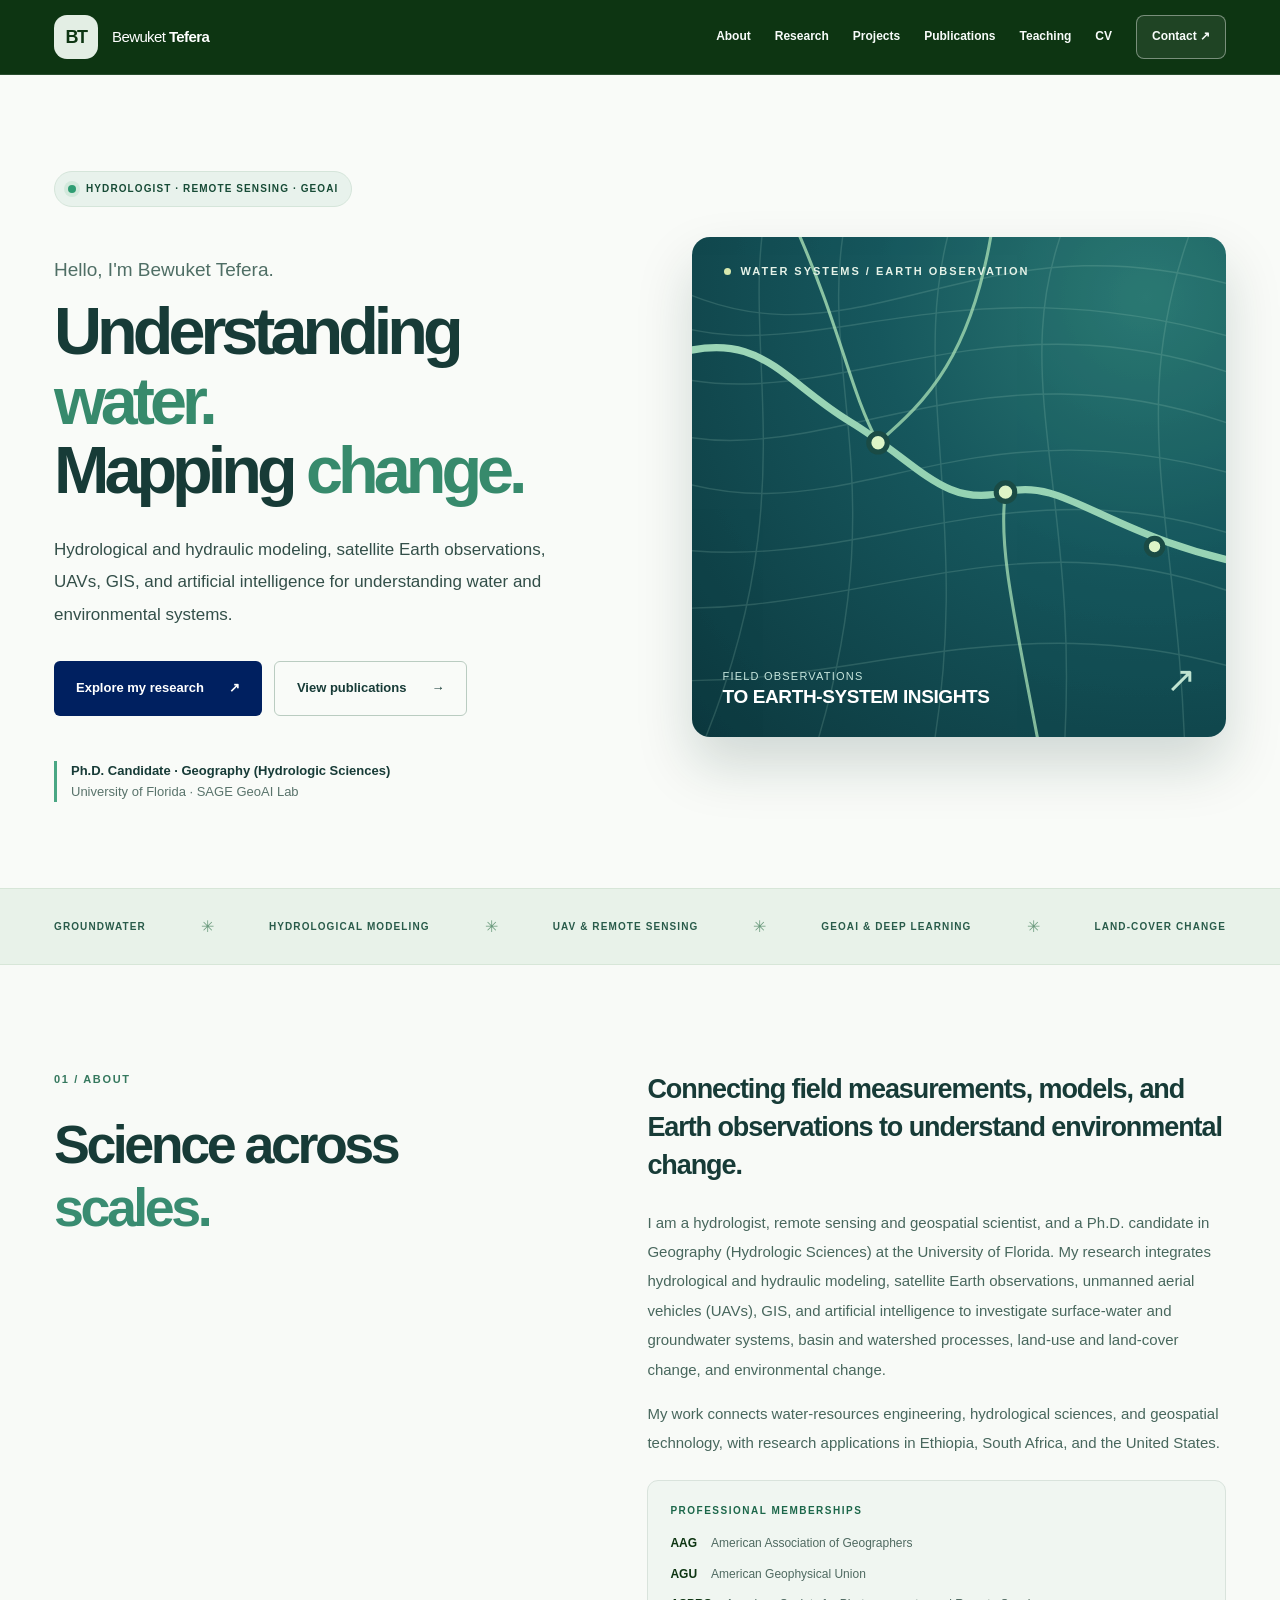
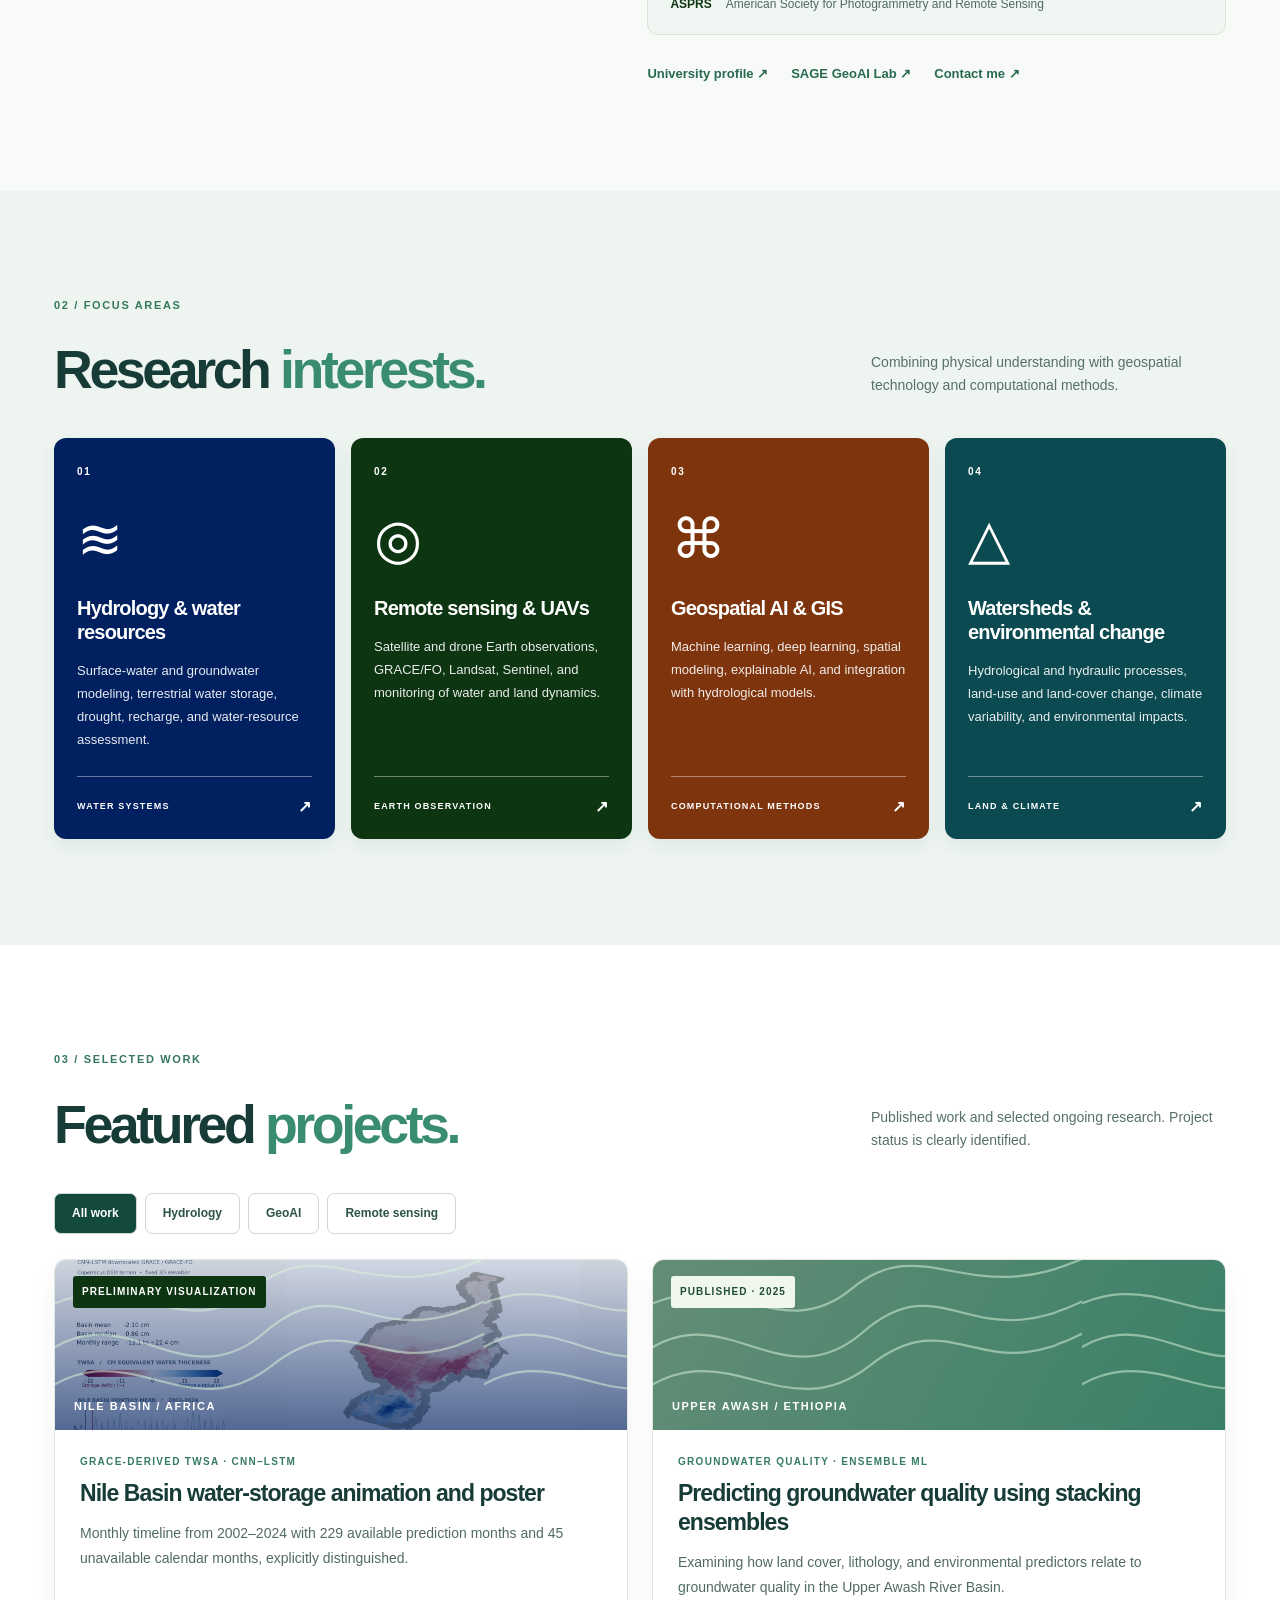
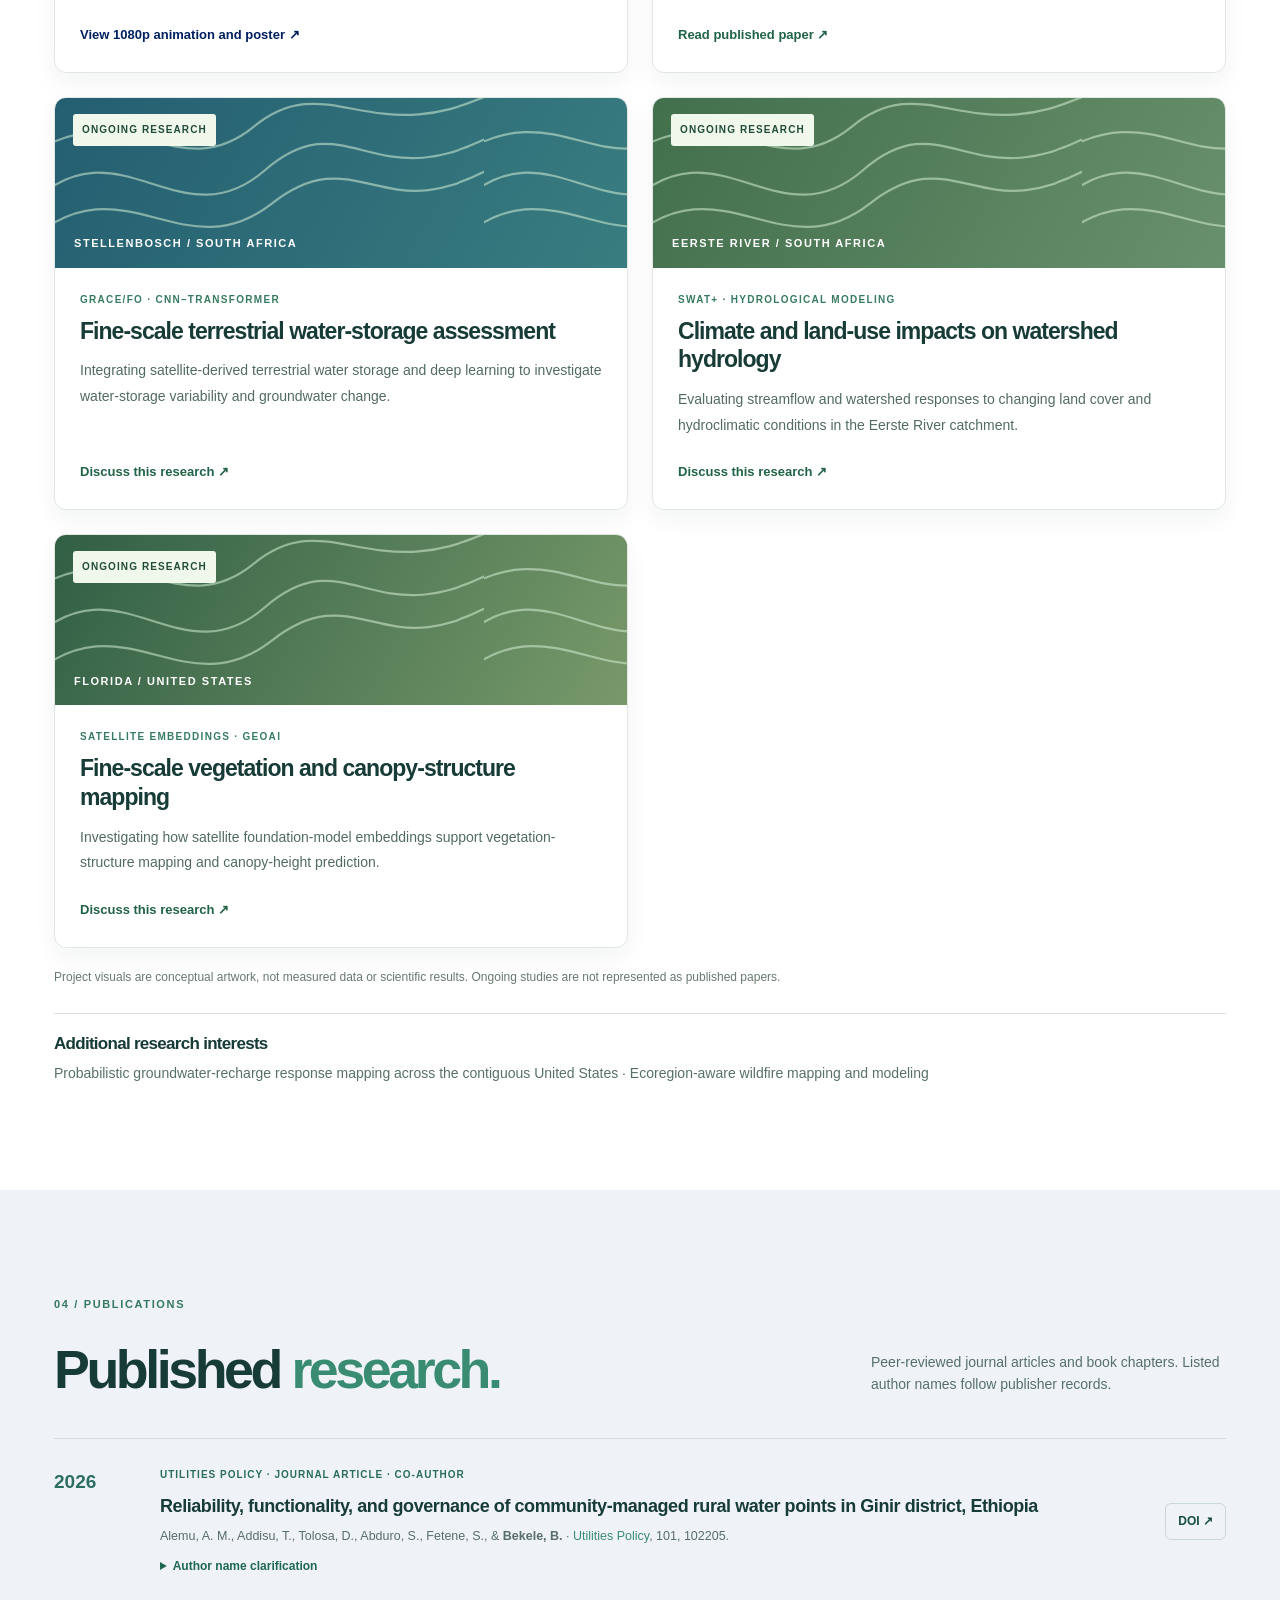
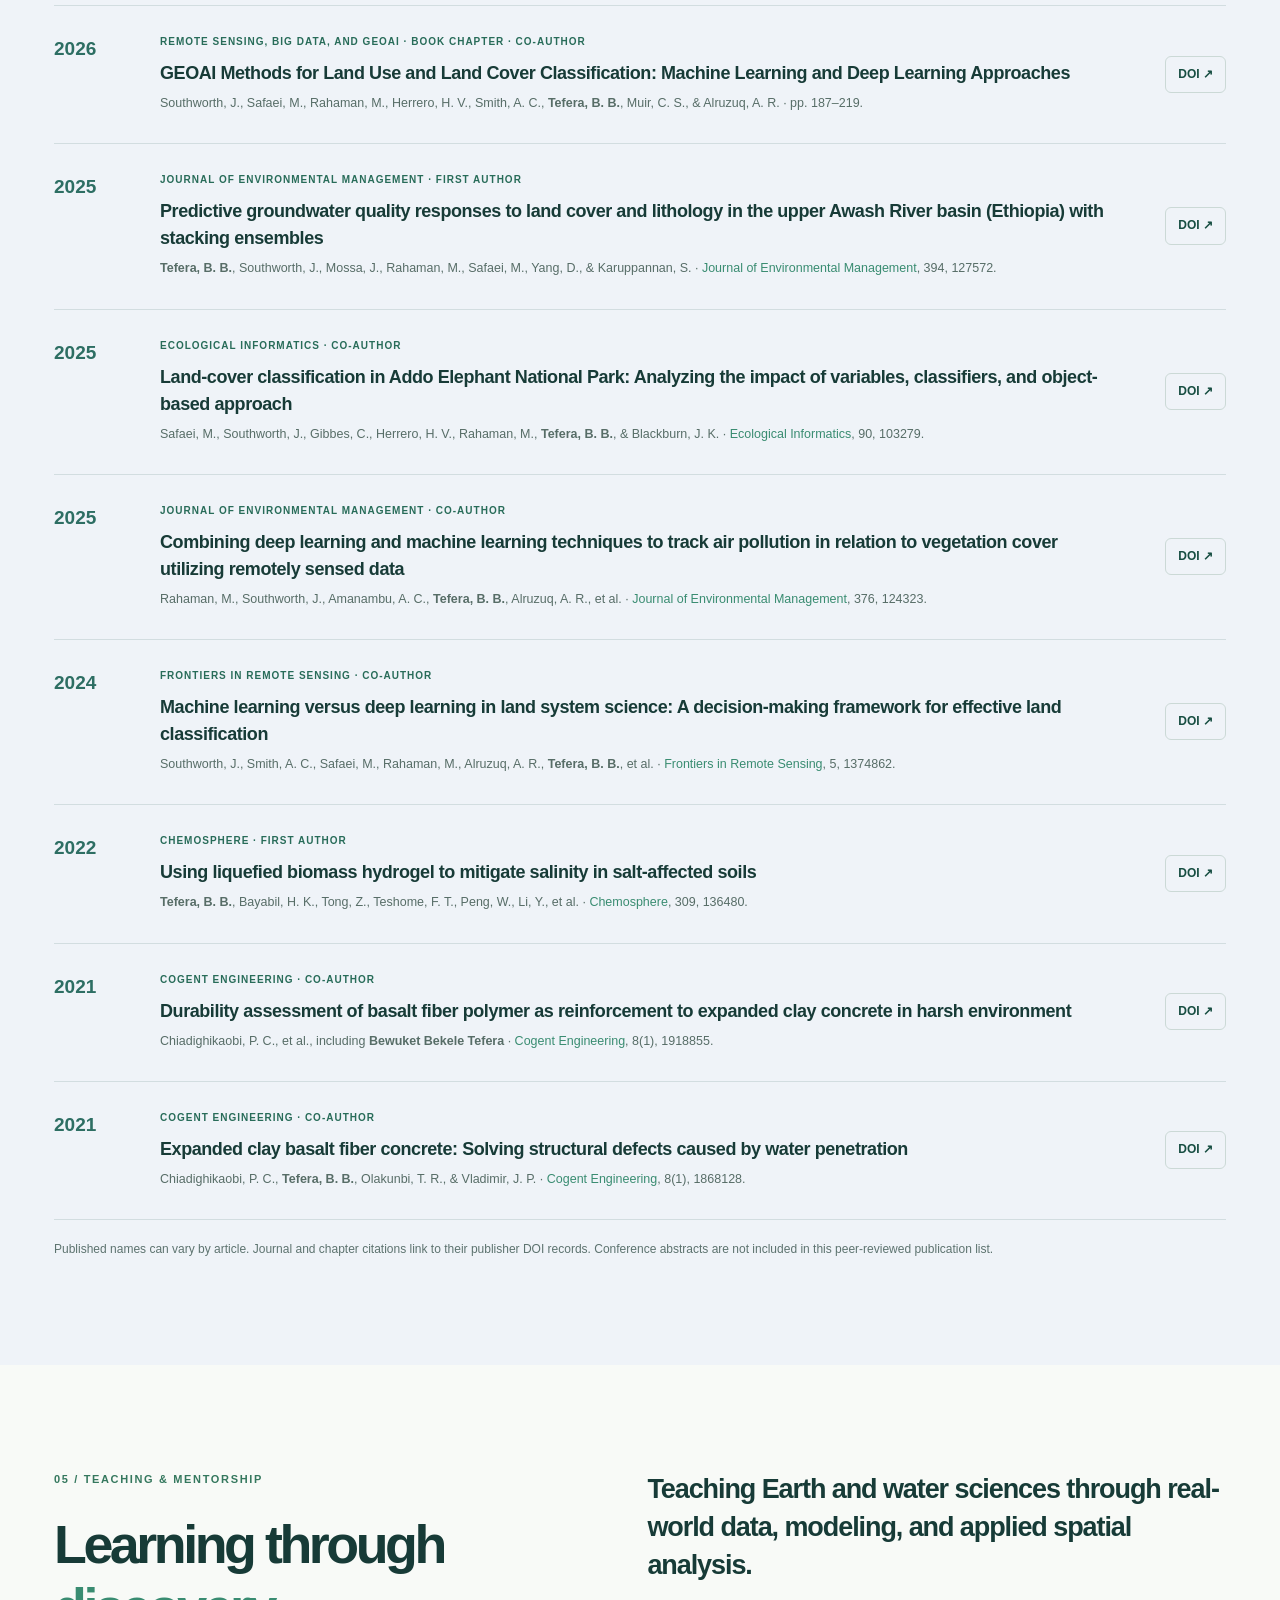
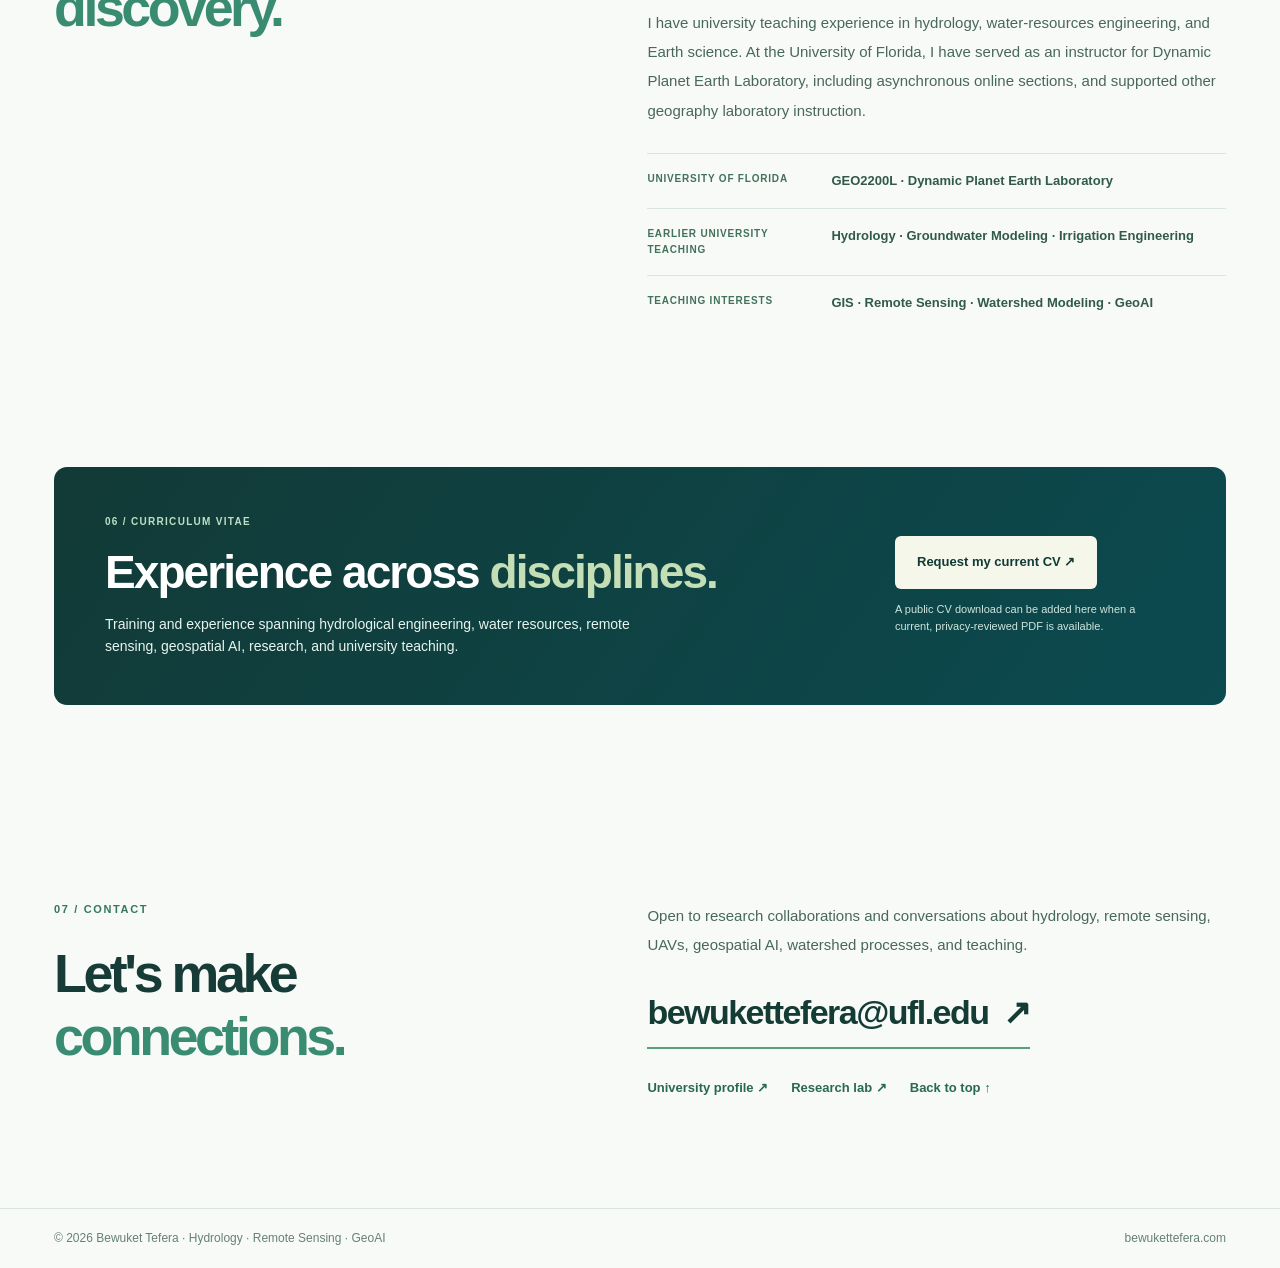
==== commit 7d617fd3: "Publish Nile GRACE visualization and high-resolution figure" ====
--- a/index.html
+++ b/index.html
@@ -15,6 +15,7 @@
   <link rel="stylesheet" href="portfolio-2026.css">
   <script defer src="portfolio-2026.js"></script>
   <script type="application/ld+json">{"@context":"https://schema.org","@type":"Person","name":"Bewuket Tefera","alternateName":["Bewuket B. Tefera","Bewuket Bekele Tefera","Bewuket Bekele"],"url":"https://bewukettefera.com/","affiliation":{"@type":"CollegeOrUniversity","name":"University of Florida"},"description":"Hydrologist, remote sensing and geospatial scientist working in hydrological modeling, Earth observation, GIS, UAVs and GeoAI."}</script>
+<link rel="stylesheet" href="/assets/nile-grace/home-card.css">
 </head>
 <body>
 <a class="skip-link" href="#main">Skip to main content</a>
@@ -82,6 +83,21 @@
     <div class="section-head"><div><p class="section-kicker">03 / SELECTED WORK</p><h2 id="projects-heading">Featured <em>projects.</em></h2></div><p>Published work and selected ongoing research. Project status is clearly identified.</p></div>
     <div class="filter-bar" role="group" aria-label="Filter projects"><button class="filter active" type="button" data-filter="all" aria-pressed="true">All work</button><button class="filter" type="button" data-filter="hydrology" aria-pressed="false">Hydrology</button><button class="filter" type="button" data-filter="geoai" aria-pressed="false">GeoAI</button><button class="filter" type="button" data-filter="remote" aria-pressed="false">Remote sensing</button></div>
     <div class="project-grid">
+<!-- NILE_GRACE_PROJECT_START -->
+<article class="project-card nile-grace-card" data-tags="hydrology geoai remote">
+  <div class="project-visual nile-grace-visual">
+    <span class="project-status">PRELIMINARY VISUALIZATION</span>
+    <span class="visual-caption">NILE BASIN / AFRICA</span>
+  </div>
+  <div class="project-content">
+    <p class="project-topic">GRACE-DERIVED TWSA · CNN–LSTM</p>
+    <h3>Nile Basin water-storage animation and poster</h3>
+    <p>Monthly timeline from 2002–2024 with 229 available prediction months and 45 unavailable calendar months, explicitly distinguished.</p>
+    <a href="/nile-grace.html">View 1080p animation and poster ↗</a>
+  </div>
+</article>
+<!-- NILE_GRACE_PROJECT_END -->
+
       <article class="project-card" data-tags="hydrology geoai"><div class="project-visual visual-awash"><span class="project-status">PUBLISHED · 2025</span><span class="visual-caption">UPPER AWASH / ETHIOPIA</span></div><div class="project-content"><p class="project-topic">GROUNDWATER QUALITY · ENSEMBLE ML</p><h3>Predicting groundwater quality using stacking ensembles</h3><p>Examining how land cover, lithology, and environmental predictors relate to groundwater quality in the Upper Awash River Basin.</p><a href="https://doi.org/10.1016/j.jenvman.2025.127572" target="_blank" rel="noopener noreferrer">Read published paper ↗</a></div></article>
       <article class="project-card" data-tags="hydrology geoai remote"><div class="project-visual visual-storage"><span class="project-status">ONGOING RESEARCH</span><span class="visual-caption">STELLENBOSCH / SOUTH AFRICA</span></div><div class="project-content"><p class="project-topic">GRACE/FO · CNN–TRANSFORMER</p><h3>Fine-scale terrestrial water-storage assessment</h3><p>Integrating satellite-derived terrestrial water storage and deep learning to investigate water-storage variability and groundwater change.</p><a href="#contact">Discuss this research ↗</a></div></article>
       <article class="project-card" data-tags="hydrology"><div class="project-visual visual-watershed"><span class="project-status">ONGOING RESEARCH</span><span class="visual-caption">EERSTE RIVER / SOUTH AFRICA</span></div><div class="project-content"><p class="project-topic">SWAT+ · HYDROLOGICAL MODELING</p><h3>Climate and land-use impacts on watershed hydrology</h3><p>Evaluating streamflow and watershed responses to changing land cover and hydroclimatic conditions in the Eerste River catchment.</p><a href="#contact">Discuss this research ↗</a></div></article>
--- a/assets/nile-grace/home-card.css
+++ b/assets/nile-grace/home-card.css
@@ -0,0 +1,4 @@
+/* Nile GRACE project card + standalone media page. No purple. */
+.nile-grace-visual{background:linear-gradient(180deg,rgba(0,32,96,.18),rgba(0,32,96,.67)),url('/assets/nile-grace/nile-poster-web.jpg') center/cover!important}
+.nile-grace-card .project-status{background:#0D3512;color:#fff}
+.nile-grace-card .project-content a{color:#002060}
